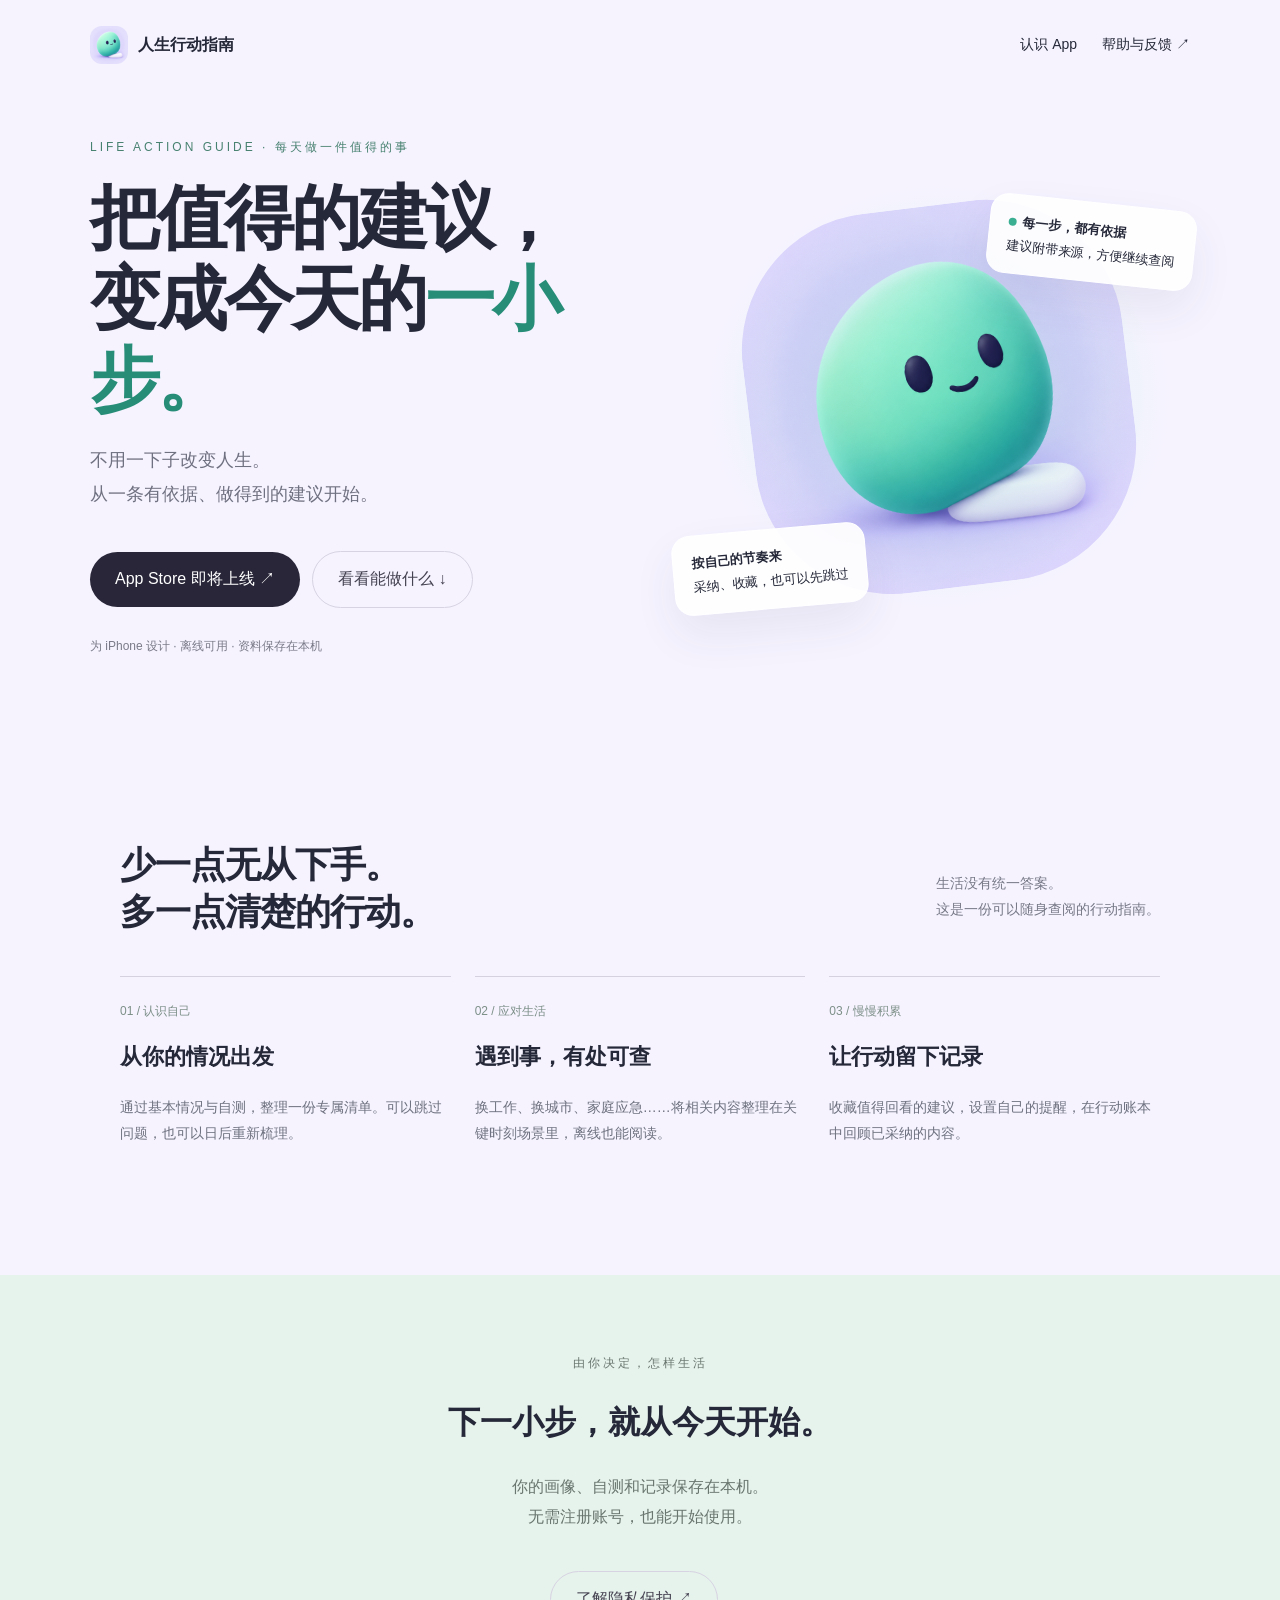
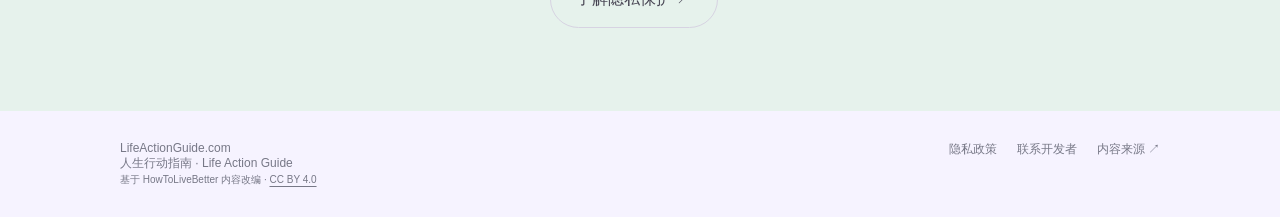
==== index.html @ 906685c5 "Deploy Life Action Guide website" ====
<!doctype html><html lang="zh-CN"><head><meta charset="utf-8"><meta name="viewport" content="width=device-width,initial-scale=1"><title>人生行动指南 · Life Action Guide</title><meta name="description" content="人生行动指南：将有依据的建议变为日常行动。将有依据的建议变成今天的一小步。"><link rel="icon" href="logo.png"><link rel="stylesheet" href="style.css"></head><body class="warm"><nav><a class="brand" href="index.html"><img src="logo.png" alt="人生行动指南 logo">人生行动指南</a><div class="links"><a href="#features">认识 App</a><a href="support.html">帮助与反馈 ↗</a></div></nav><main><section class="hero"><div><p class="eyebrow">LIFE ACTION GUIDE · 每天做一件值得的事</p><h1>把值得的建议，<br>变成今天的<em>一小步。</em></h1><p class="intro">不用一下子改变人生。<br>从一条有依据、做得到的建议开始。</p><button class="cta" onclick="document.querySelector('dialog').showModal()">App Store 即将上线 ↗</button><a class="cta secondary" href="#features">看看能做什么 ↓</a><p class="small">为 iPhone 设计 · 离线可用 · 资料保存在本机</p></div><div class="art"><img class="mascot" src="logo.png" alt="薄荷绿色的微笑小伙伴"><div class="phone"><small>9:41</small><h3>今日</h3><p>把有依据的建议，变成今天的一步</p><div class="tile"><span class="label">今日卡片 · 示例界面</span><h3>给生活，<br>一个小小的开始。</h3><p>先找到一件值得做的事，<br>再用适合自己的节奏行动。</p><button type="button" onclick="document.querySelector('dialog').showModal()">了解人生行动指南</button></div><p>自测清单　/　提醒管家</p></div><div class="float f1"><b><span class="dot"></span>每一步，都有依据</b>建议附带来源，方便继续查阅</div><div class="float f2"><b>按自己的节奏来</b>采纳、收藏，也可以先跳过</div></div></section><section id="features" class="features"><div class="heading"><h2>少一点无从下手。<br>多一点清楚的行动。</h2><p>生活没有统一答案。<br>这是一份可以随身查阅的行动指南。</p></div><div class="grid"><article class="feature"><span class="num">01 / 认识自己</span><h3>从你的情况出发</h3><p>通过基本情况与自测，整理一份专属清单。可以跳过问题，也可以日后重新梳理。</p></article><article class="feature"><span class="num">02 / 应对生活</span><h3>遇到事，有处可查</h3><p>换工作、换城市、家庭应急……将相关内容整理在关键时刻场景里，离线也能阅读。</p></article><article class="feature"><span class="num">03 / 慢慢积累</span><h3>让行动留下记录</h3><p>收藏值得回看的建议，设置自己的提醒，在行动账本中回顾已采纳的内容。</p></article></div></section><section class="bottom"><p class="eyebrow">由你决定，怎样生活</p><h2>下一小步，就从今天开始。</h2><p>你的画像、自测和记录保存在本机。<br>无需注册账号，也能开始使用。</p><a class="cta secondary" href="privacy.html">了解隐私保护 ↗</a></section></main><footer><span>LifeActionGuide.com<br>人生行动指南 · Life Action Guide<br><small>基于 HowToLiveBetter 内容改编 · <a href="https://creativecommons.org/licenses/by/4.0/" target="_blank" rel="noopener">CC BY 4.0</a></small></span><div><a href="privacy.html">隐私政策</a><a href="support.html">联系开发者</a><a href="https://github.com/eternity4719/HowToLiveBetter" target="_blank" rel="noopener">内容来源 ↗</a></div></footer><dialog class="toast"><h2>正在准备与大家见面。</h2><p>App 正在准备 App Store 上架，目前还没有公开下载链接。你可以通过 hi@wangjiacheng.com 联系开发者。</p><button onclick="this.closest('dialog').close()">知道了</button></dialog></body></html>
---- style.css ----
*{box-sizing:border-box}html{scroll-behavior:smooth}body{margin:0;font-family:-apple-system,BlinkMacSystemFont,"PingFang SC",sans-serif;color:#252838;background:#f6f3ff}a{color:inherit;text-decoration:none}button{font:inherit;cursor:pointer}.switch{background:#292638;color:white;display:flex;justify-content:center;gap:30px;padding:14px;font-size:13px;position:sticky;top:0;z-index:5}.switch a.active{color:#9ff0d7}.switch span{color:#bfbacb}nav{max-width:1160px;margin:auto;padding:26px 30px;display:flex;justify-content:space-between;align-items:center}nav .brand{display:flex;align-items:center;gap:10px;font-weight:700}nav img{width:38px;border-radius:12px}nav .links{display:flex;gap:25px;font-size:14px}.hero{max-width:1160px;margin:40px auto 90px;padding:25px 30px;display:grid;grid-template-columns:1.05fr 1fr;gap:70px;align-items:center}.eyebrow{font-size:12px;letter-spacing:3px;color:#47816f}h1{font-size:clamp(44px,5.5vw,76px);line-height:1.15;font-weight:650;letter-spacing:-3px;margin:22px 0}h1 em{font-style:normal;color:#278d77}.intro{font-size:18px;line-height:1.9;color:#6f7080;max-width:440px}.cta{border:0;border-radius:100px;background:#282638;color:white;padding:17px 25px;margin:22px 12px 18px 0;display:inline-block}.secondary{background:transparent;border:1px solid #d7d3e2;color:#454251}.small{font-size:12px;color:#7a7a88}.art{min-height:460px;position:relative;display:flex;align-items:center;justify-content:center;background:radial-gradient(ellipse,#d1f5e9,transparent 65%);border-radius:60px}.mascot{width:76%;border-radius:36%;mix-blend-mode:multiply;transform:rotate(-7deg)}.float{position:absolute;background:#ffffffed;border:1px solid white;border-radius:18px;padding:18px;box-shadow:0 20px 45px #3c305b13;font-size:13px}.f1{top:35px;right:-5px;transform:rotate(6deg)}.f2{bottom:18px;left:-15px;transform:rotate(-5deg)}.float b{display:block;margin-bottom:6px}.dot{display:inline-block;width:8px;height:8px;border-radius:50%;background:#3baf92;margin-right:6px}.features{max-width:1100px;margin:0 auto;padding:60px 30px 90px}.heading{display:flex;align-items:end;justify-content:space-between;gap:25px;margin-bottom:40px}.heading h2{font-size:36px;line-height:1.3;letter-spacing:-1px;margin:0}.heading p{font-size:14px;color:#777987;line-height:1.8}.grid{display:grid;grid-template-columns:repeat(3,1fr);gap:24px}.feature{border-top:1px solid #d5d1df;padding:24px 0}.num{font-size:12px;color:#7c8f87}.feature h3{font-size:22px;font-weight:600}.feature p{font-size:14px;line-height:1.9;color:#6f7280}.bottom{padding:65px 30px;background:#e6f2ec;text-align:center}.bottom h2{font-size:32px}.bottom p{color:#69766f;line-height:1.9}footer{max-width:1100px;margin:auto;padding:30px;display:flex;justify-content:space-between;font-size:12px;color:#777887;gap:20px}footer div{display:flex;gap:20px}.phone{display:none}.domain{font-family:monospace;font-size:12px;color:#727c77;margin-top:22px}.case-note{font-size:11px;letter-spacing:1px;text-align:center;color:#90899d;margin:10px}.minimal{background:#fafafa}.minimal .hero{text-align:center;display:flex;flex-direction:column;gap:35px;margin-top:25px}.minimal .intro{max-width:600px;margin:auto}.minimal h1{font-size:clamp(46px,6vw,80px);letter-spacing:-4px}.minimal .art{width:100%;min-height:420px;background:#eeefef;border-radius:32px;overflow:hidden}.minimal .mascot{display:none}.minimal .phone{display:block;width:270px;background:#fcfcfa;border:8px solid #282b2e;border-bottom:0;border-radius:43px 43px 0 0;text-align:left;padding:32px 17px;transform:translateY(65px);box-shadow:0 15px 50px #0002}.phone h3{margin:20px 0 8px;font-size:22px}.phone p{font-size:12px;line-height:1.8;color:#7c7e84}.phone .tile{background:white;border:1px solid #e7e8e4;border-radius:15px;padding:16px}.phone button{padding:11px;background:#2a8e79;border:0;border-radius:9px;color:white;width:100%;font-size:12px}.phone .label{color:#2c957c;font-size:11px}.minimal .f1{right:10%;top:70px}.minimal .f2{left:8%;bottom:60px}.minimal .bottom{background:#ededee}.editorial{background:#f8f5ed;color:#263b2f}.editorial nav{border-bottom:1px solid #c7cec0}.editorial .hero{grid-template-columns:1.4fr 1fr;gap:40px;margin-top:0;margin-bottom:40px}.editorial h1{font-family:"Songti SC","Noto Serif SC",serif;font-weight:500;line-height:1.3;letter-spacing:0;font-size:clamp(48px,5vw,70px)}.editorial h1 em{color:#738863}.editorial .art{background:#e8ecdf;border-radius:0;min-height:490px;align-items:end;overflow:hidden}.editorial .mascot{width:100%;border-radius:0;mix-blend-mode:multiply;transform:none}.editorial .float{box-shadow:none;border-radius:0;border:1px solid #b8c5ac}.editorial .f1{right:20px;top:30px;transform:none}.editorial .f2{left:20px;bottom:25px;transform:none}.editorial .cta{border-radius:0;background:#304934}.editorial .secondary{background:transparent;color:#304934}.editorial .features{border-top:1px solid #c7cec0;padding-top:40px}.editorial .feature{border-color:#bdc8b3}.editorial .bottom{background:#e8ecdf}.editorial .heading h2{font-family:"Songti SC",serif}.toast{border:0;border-radius:24px;padding:35px;max-width:400px;box-shadow:0 20px 80px #0003;color:#252838}.toast::backdrop{background:#25283866}.toast p{line-height:1.9}.toast button{background:#288c77;color:white;border:0;padding:12px 22px;border-radius:30px}@media(max-width:700px){.switch{gap:15px;font-size:11px}.switch span{display:none}nav{padding:20px}.links a:first-child{display:none}.hero,.editorial .hero{grid-template-columns:1fr;margin:0 auto 35px;padding:20px;gap:25px}h1{letter-spacing:-2px}.intro{font-size:16px}.art{min-height:350px}.f1{right:0}.f2{left:0}.features{padding:35px 20px}.grid{grid-template-columns:1fr;gap:0}.heading{display:block}.heading h2{font-size:29px}.minimal .hero{gap:0}.minimal .art{min-height:380px}.minimal .float{font-size:11px;padding:12px}.minimal .f1{right:0;top:25px}.minimal .f2{left:0;bottom:20px}.editorial .art{min-height:370px}footer{flex-direction:column}.bottom{padding:40px 20px}}
.hero{margin-top:12px}footer small a{text-decoration:underline;text-underline-offset:3px}a:focus-visible,button:focus-visible{outline:3px solid #278d77;outline-offset:5px}dialog{max-width:min(400px,90vw)}@media(prefers-reduced-motion:reduce){html{scroll-behavior:auto}}
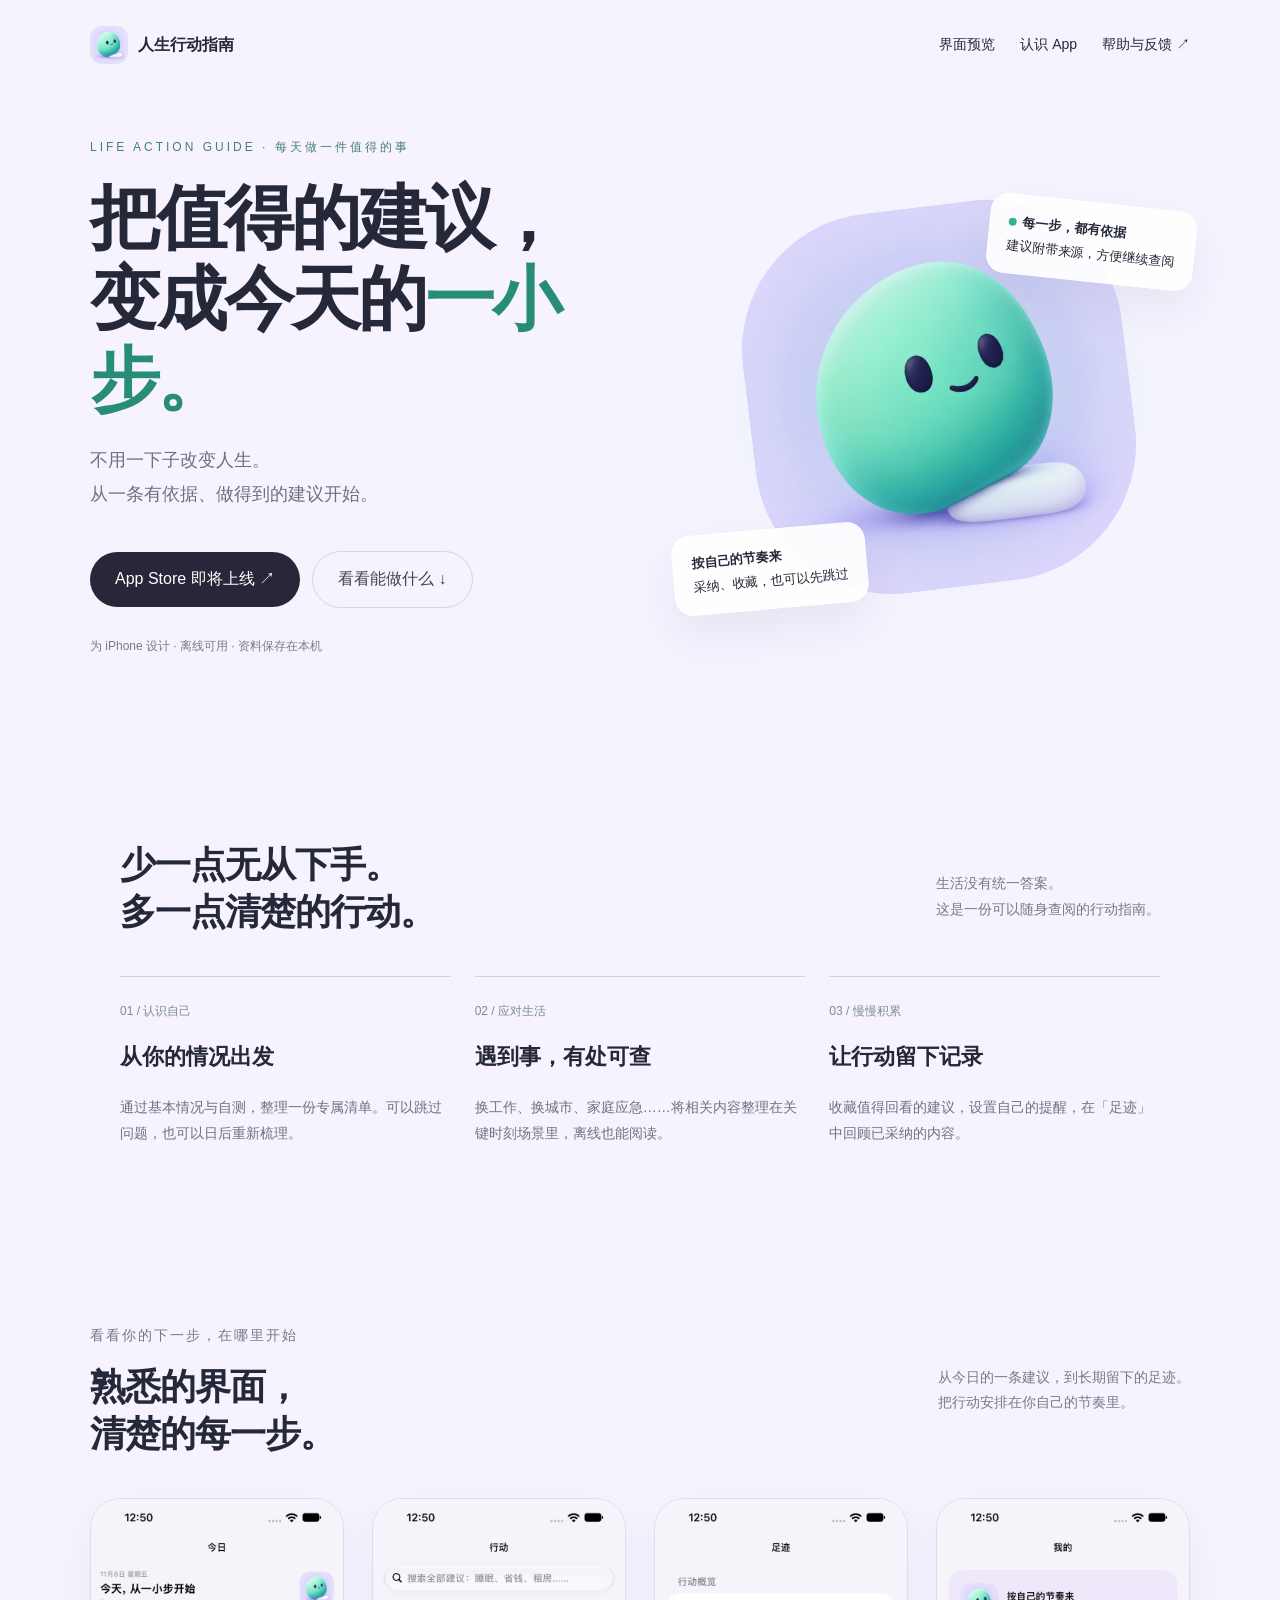
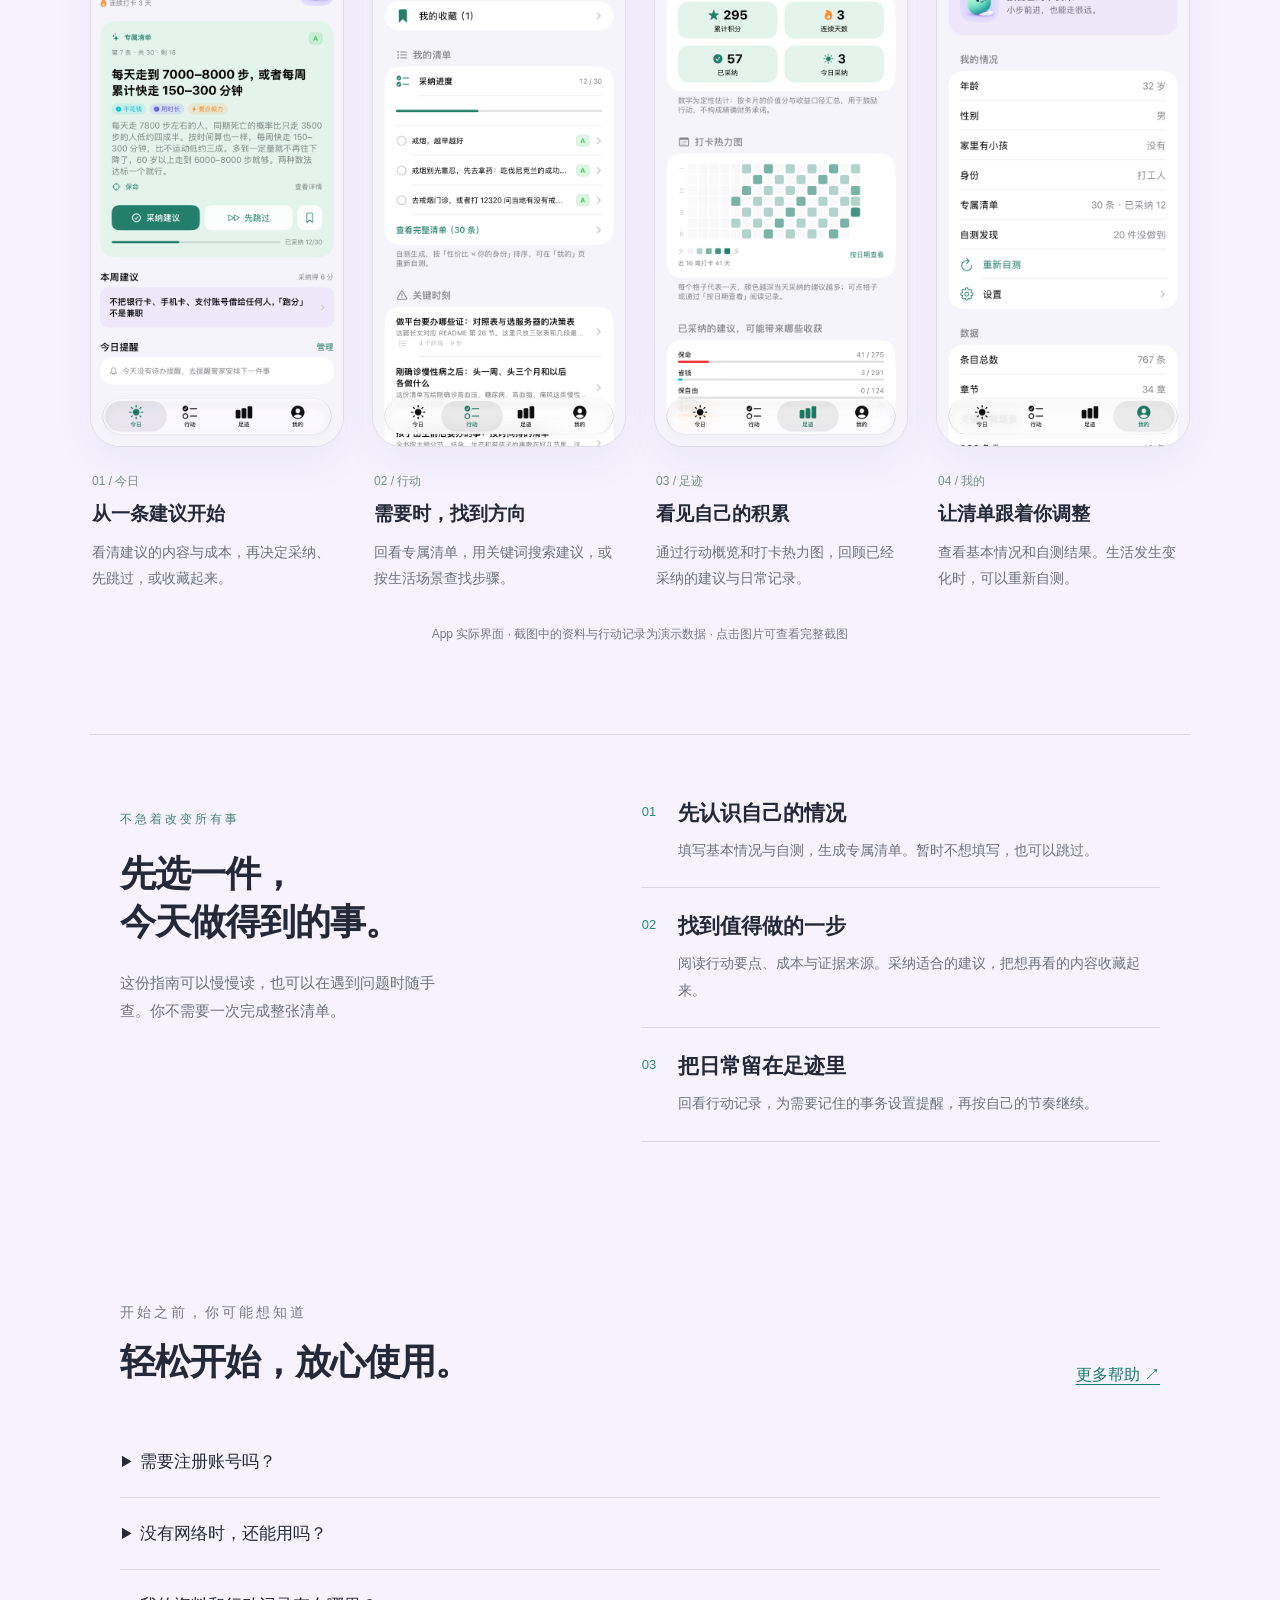
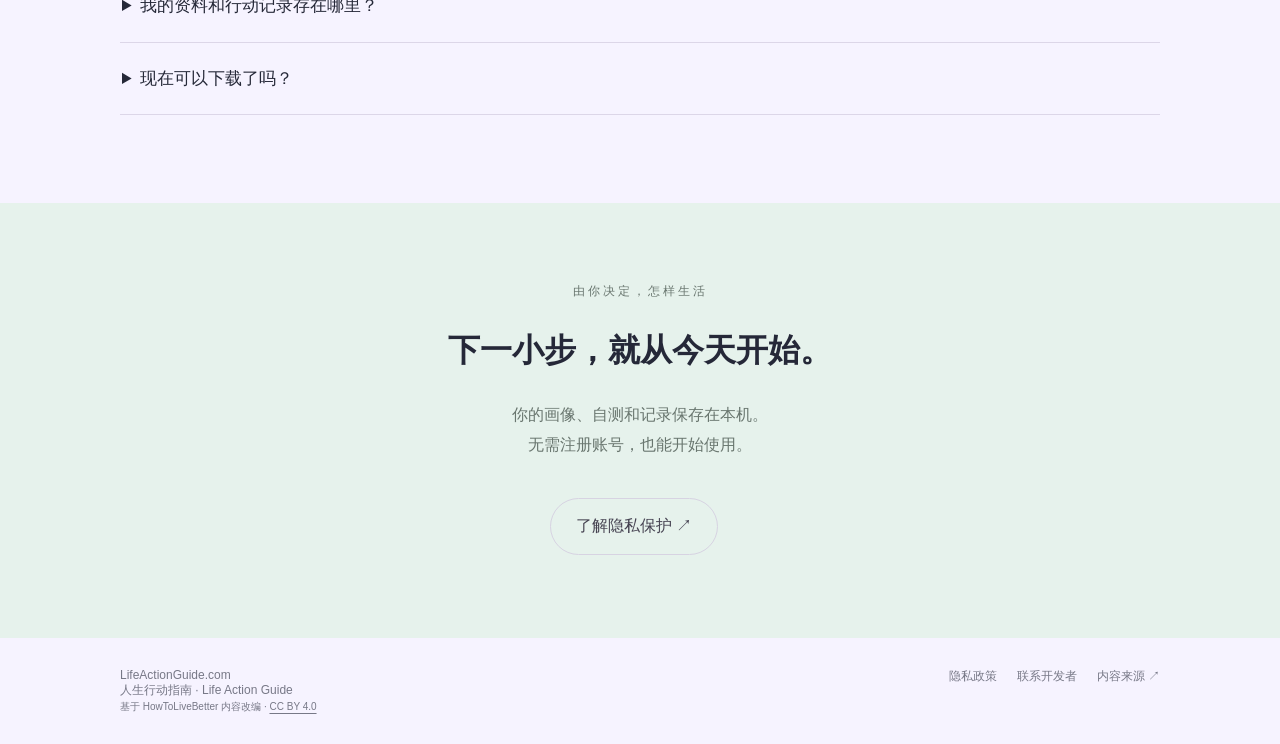
==== commit d4b2b978: "Enrich homepage with real app screenshots and usage guide" ====
--- a/index.html
+++ b/index.html
@@ -1 +1,16 @@
-<!doctype html><html lang="zh-CN"><head><meta charset="utf-8"><meta name="viewport" content="width=device-width,initial-scale=1"><title>人生行动指南 · Life Action Guide</title><meta name="description" content="人生行动指南：将有依据的建议变为日常行动。将有依据的建议变成今天的一小步。"><link rel="icon" href="logo.png"><link rel="stylesheet" href="style.css"></head><body class="warm"><nav><a class="brand" href="index.html"><img src="logo.png" alt="人生行动指南 logo">人生行动指南</a><div class="links"><a href="#features">认识 App</a><a href="support.html">帮助与反馈 ↗</a></div></nav><main><section class="hero"><div><p class="eyebrow">LIFE ACTION GUIDE · 每天做一件值得的事</p><h1>把值得的建议，<br>变成今天的<em>一小步。</em></h1><p class="intro">不用一下子改变人生。<br>从一条有依据、做得到的建议开始。</p><button class="cta" onclick="document.querySelector('dialog').showModal()">App Store 即将上线 ↗</button><a class="cta secondary" href="#features">看看能做什么 ↓</a><p class="small">为 iPhone 设计 · 离线可用 · 资料保存在本机</p></div><div class="art"><img class="mascot" src="logo.png" alt="薄荷绿色的微笑小伙伴"><div class="phone"><small>9:41</small><h3>今日</h3><p>把有依据的建议，变成今天的一步</p><div class="tile"><span class="label">今日卡片 · 示例界面</span><h3>给生活，<br>一个小小的开始。</h3><p>先找到一件值得做的事，<br>再用适合自己的节奏行动。</p><button type="button" onclick="document.querySelector('dialog').showModal()">了解人生行动指南</button></div><p>自测清单　/　提醒管家</p></div><div class="float f1"><b><span class="dot"></span>每一步，都有依据</b>建议附带来源，方便继续查阅</div><div class="float f2"><b>按自己的节奏来</b>采纳、收藏，也可以先跳过</div></div></section><section id="features" class="features"><div class="heading"><h2>少一点无从下手。<br>多一点清楚的行动。</h2><p>生活没有统一答案。<br>这是一份可以随身查阅的行动指南。</p></div><div class="grid"><article class="feature"><span class="num">01 / 认识自己</span><h3>从你的情况出发</h3><p>通过基本情况与自测，整理一份专属清单。可以跳过问题，也可以日后重新梳理。</p></article><article class="feature"><span class="num">02 / 应对生活</span><h3>遇到事，有处可查</h3><p>换工作、换城市、家庭应急……将相关内容整理在关键时刻场景里，离线也能阅读。</p></article><article class="feature"><span class="num">03 / 慢慢积累</span><h3>让行动留下记录</h3><p>收藏值得回看的建议，设置自己的提醒，在行动账本中回顾已采纳的内容。</p></article></div></section><section class="bottom"><p class="eyebrow">由你决定，怎样生活</p><h2>下一小步，就从今天开始。</h2><p>你的画像、自测和记录保存在本机。<br>无需注册账号，也能开始使用。</p><a class="cta secondary" href="privacy.html">了解隐私保护 ↗</a></section></main><footer><span>LifeActionGuide.com<br>人生行动指南 · Life Action Guide<br><small>基于 HowToLiveBetter 内容改编 · <a href="https://creativecommons.org/licenses/by/4.0/" target="_blank" rel="noopener">CC BY 4.0</a></small></span><div><a href="privacy.html">隐私政策</a><a href="support.html">联系开发者</a><a href="https://github.com/eternity4719/HowToLiveBetter" target="_blank" rel="noopener">内容来源 ↗</a></div></footer><dialog class="toast"><h2>正在准备与大家见面。</h2><p>App 正在准备 App Store 上架，目前还没有公开下载链接。你可以通过 hi@wangjiacheng.com 联系开发者。</p><button onclick="this.closest('dialog').close()">知道了</button></dialog></body></html>+<!doctype html><html lang="zh-CN"><head><meta charset="utf-8"><meta name="viewport" content="width=device-width,initial-scale=1"><title>人生行动指南 · Life Action Guide</title><meta name="description" content="人生行动指南：将有依据的建议变为日常行动。将有依据的建议变成今天的一小步。"><link rel="icon" href="logo.png"><link rel="stylesheet" href="style.css"><link rel="stylesheet" href="home.css"></head><body class="warm"><nav class="home-nav"><a class="brand" href="index.html"><img src="logo.png" alt="人生行动指南 logo">人生行动指南</a><div class="links"><a href="#screenshots">界面预览</a><a href="#features">认识 App</a><a href="support.html">帮助与反馈 ↗</a></div></nav><main><section class="hero"><div><p class="eyebrow">LIFE ACTION GUIDE · 每天做一件值得的事</p><h1>把值得的建议，<br>变成今天的<em>一小步。</em></h1><p class="intro">不用一下子改变人生。<br>从一条有依据、做得到的建议开始。</p><button class="cta" onclick="document.querySelector('dialog').showModal()">App Store 即将上线 ↗</button><a class="cta secondary" href="#features">看看能做什么 ↓</a><p class="small">为 iPhone 设计 · 离线可用 · 资料保存在本机</p></div><div class="art"><img class="mascot" src="logo.png" alt="薄荷绿色的微笑小伙伴"><div class="phone"><small>9:41</small><h3>今日</h3><p>把有依据的建议，变成今天的一步</p><div class="tile"><span class="label">今日卡片 · 示例界面</span><h3>给生活，<br>一个小小的开始。</h3><p>先找到一件值得做的事，<br>再用适合自己的节奏行动。</p><button type="button" onclick="document.querySelector('dialog').showModal()">了解人生行动指南</button></div><p>自测清单　/　提醒管家</p></div><div class="float f1"><b><span class="dot"></span>每一步，都有依据</b>建议附带来源，方便继续查阅</div><div class="float f2"><b>按自己的节奏来</b>采纳、收藏，也可以先跳过</div></div></section><section id="features" class="features"><div class="heading"><h2>少一点无从下手。<br>多一点清楚的行动。</h2><p>生活没有统一答案。<br>这是一份可以随身查阅的行动指南。</p></div><div class="grid"><article class="feature"><span class="num">01 / 认识自己</span><h3>从你的情况出发</h3><p>通过基本情况与自测，整理一份专属清单。可以跳过问题，也可以日后重新梳理。</p></article><article class="feature"><span class="num">02 / 应对生活</span><h3>遇到事，有处可查</h3><p>换工作、换城市、家庭应急……将相关内容整理在关键时刻场景里，离线也能阅读。</p></article><article class="feature"><span class="num">03 / 慢慢积累</span><h3>让行动留下记录</h3><p>收藏值得回看的建议，设置自己的提醒，在「足迹」中回顾已采纳的内容。</p></article></div></section><section id="screenshots" class="screenshots" aria-labelledby="screenshots-title">
+  <div class="heading"><div><p class="eyebrow">看看你的下一步，在哪里开始</p><h2 id="screenshots-title">熟悉的界面，<br>清楚的每一步。</h2></div><p>从今日的一条建议，到长期留下的足迹。<br>把行动安排在你自己的节奏里。</p></div>
+  <div class="screen-grid">
+    <figure class="screen-item"><a class="screen-link" href="assets/screenshots/today.png" target="_blank" rel="noopener" aria-label="查看今日页面完整截图（新窗口）"><img src="assets/screenshots/today.png" width="1320" height="2868" loading="lazy" decoding="async" alt="今日页面：建议卡片、成本标签，以及采纳、跳过和收藏按钮"></a><figcaption><span class="num">01 / 今日</span><h3>从一条建议开始</h3><p>看清建议的内容与成本，再决定采纳、先跳过，或收藏起来。</p></figcaption></figure>
+    <figure class="screen-item"><a class="screen-link" href="assets/screenshots/actions.png" target="_blank" rel="noopener" aria-label="查看行动页面完整截图（新窗口）"><img src="assets/screenshots/actions.png" width="1320" height="2868" loading="lazy" decoding="async" alt="行动页面：专属清单、采纳进度、关键时刻场景和搜索入口"></a><figcaption><span class="num">02 / 行动</span><h3>需要时，找到方向</h3><p>回看专属清单，用关键词搜索建议，或按生活场景查找步骤。</p></figcaption></figure>
+    <figure class="screen-item"><a class="screen-link" href="assets/screenshots/footprints.png" target="_blank" rel="noopener" aria-label="查看足迹页面完整截图（新窗口）"><img src="assets/screenshots/footprints.png" width="1320" height="2868" loading="lazy" decoding="async" alt="足迹页面：行动概览、连续天数和打卡热力图"></a><figcaption><span class="num">03 / 足迹</span><h3>看见自己的积累</h3><p>通过行动概览和打卡热力图，回顾已经采纳的建议与日常记录。</p></figcaption></figure>
+    <figure class="screen-item"><a class="screen-link" href="assets/screenshots/profile.png" target="_blank" rel="noopener" aria-label="查看我的页面完整截图（新窗口）"><img src="assets/screenshots/profile.png" width="1320" height="2868" loading="lazy" decoding="async" alt="我的页面：个人情况、自测结果、重新自测和设置入口"></a><figcaption><span class="num">04 / 我的</span><h3>让清单跟着你调整</h3><p>查看基本情况和自测结果。生活发生变化时，可以重新自测。</p></figcaption></figure>
+  </div>
+  <p class="screen-note">App 实际界面 · 截图中的资料与行动记录为演示数据 · 点击图片可查看完整截图</p>
+</section>
+<section class="getting-started" aria-labelledby="start-title">
+  <div class="start-intro"><p class="eyebrow">不急着改变所有事</p><h2 id="start-title">先选一件，<br>今天做得到的事。</h2><p>这份指南可以慢慢读，也可以在遇到问题时随手查。你不需要一次完成整张清单。</p></div>
+  <ol class="start-steps"><li><span>01</span><div><h3>先认识自己的情况</h3><p>填写基本情况与自测，生成专属清单。暂时不想填写，也可以跳过。</p></div></li><li><span>02</span><div><h3>找到值得做的一步</h3><p>阅读行动要点、成本与证据来源。采纳适合的建议，把想再看的内容收藏起来。</p></div></li><li><span>03</span><div><h3>把日常留在足迹里</h3><p>回看行动记录，为需要记住的事务设置提醒，再按自己的节奏继续。</p></div></li></ol>
+</section>
+<section class="home-faq" aria-labelledby="faq-title"><div class="heading"><div><p class="eyebrow">开始之前，你可能想知道</p><h2 id="faq-title">轻松开始，放心使用。</h2></div><a class="text-link" href="support.html">更多帮助 ↗</a></div><details><summary>需要注册账号吗？</summary><p>不需要。你可以直接阅读主要内容，基本情况与自测也可以跳过，之后再按需要填写。</p></details><details><summary>没有网络时，还能用吗？</summary><p>主要知识内容可以离线阅读。打开外部参考资料、官网或发送反馈邮件时，需要网络连接。</p></details><details><summary>我的资料和行动记录存在哪里？</summary><p>个人资料、自测答案和行动记录保存在设备本地。你可以在 App 设置中导出或恢复备份，也可以清除本机资料。<a class="text-link" href="privacy.html">了解隐私政策 ↗</a></p></details><details><summary>现在可以下载了吗？</summary><p>App 正在准备上架，公开下载入口将在上线后更新。使用或测试方面的问题，可以通过帮助与反馈页面联系开发者。</p></details></section>
+<section class="bottom"><p class="eyebrow">由你决定，怎样生活</p><h2>下一小步，就从今天开始。</h2><p>你的画像、自测和记录保存在本机。<br>无需注册账号，也能开始使用。</p><a class="cta secondary" href="privacy.html">了解隐私保护 ↗</a></section></main><footer><span>LifeActionGuide.com<br>人生行动指南 · Life Action Guide<br><small>基于 HowToLiveBetter 内容改编 · <a href="https://creativecommons.org/licenses/by/4.0/" target="_blank" rel="noopener">CC BY 4.0</a></small></span><div><a href="privacy.html">隐私政策</a><a href="support.html">联系开发者</a><a href="https://github.com/eternity4719/HowToLiveBetter" target="_blank" rel="noopener">内容来源 ↗</a></div></footer><dialog class="toast"><h2>正在准备与大家见面。</h2><p>App 正在准备 App Store 上架，目前还没有公开下载链接。你可以通过 hi@wangjiacheng.com 联系开发者。</p><button onclick="this.closest('dialog').close()">知道了</button></dialog></body></html>
--- a/home.css
+++ b/home.css
@@ -0,0 +1,13 @@
+.screenshots{max-width:1160px;margin:0 auto;padding:48px 30px 88px;scroll-margin-top:24px}
+.screenshots .heading{align-items:center}.screenshots .eyebrow{margin:0 0 16px;letter-spacing:2px}
+.screen-grid{display:grid;grid-template-columns:repeat(4,minmax(0,1fr));gap:28px}
+.screen-item{margin:0;min-width:0}.screen-link{display:block;border:1px solid #e1dceb;border-radius:30px;overflow:hidden;background:#f7f4fc;box-shadow:0 16px 40px #34214d0d;transition:transform .2s ease,box-shadow .2s ease}
+.screen-link:hover{transform:translateY(-5px);box-shadow:0 22px 45px #34214d18}
+.screen-link img{display:block;width:100%;height:auto}.screen-item figcaption{padding:24px 2px 0}.screen-item h3{font-size:19px;font-weight:600;line-height:1.5;margin:10px 0}.screen-item p{font-size:14px;color:#6f7280;line-height:1.9;margin:0}.screen-note{font-size:12px;color:#777987;text-align:center;line-height:1.8;margin:32px 0 0}
+.getting-started{max-width:1100px;margin:0 auto 40px;padding:64px 30px 72px;display:grid;grid-template-columns:1fr 1.2fr;gap:90px;border-top:1px solid #dcd6e8}.start-intro h2{font-size:36px;letter-spacing:-1px;line-height:1.35;margin:22px 0}.start-intro>p:last-child{font-size:15px;line-height:1.9;color:#6f7280;max-width:340px}.start-steps{list-style:none;padding:0;margin:0}.start-steps li{display:flex;gap:22px;padding:24px 0;border-bottom:1px solid #dcd6e8}.start-steps li:first-child{padding-top:0}.start-steps li>span{font-size:13px;color:#278d77;padding-top:5px;font-variant-numeric:tabular-nums}.start-steps h3{font-size:21px;font-weight:600;margin:0 0 10px}.start-steps p{font-size:14px;line-height:1.9;color:#6f7280;margin:0}
+.home-faq{max-width:1100px;margin:auto;padding:32px 30px 88px}.text-link{color:#197b70;text-decoration:underline;text-underline-offset:4px}.home-faq details{border-bottom:1px solid #dcd6e8;padding:0 2px}.home-faq summary{cursor:pointer;font-size:17px;font-weight:500;padding:22px 0;line-height:1.6}.home-faq details p{max-width:780px;font-size:15px;line-height:1.9;color:#6f7280;margin:0 0 24px}.home-faq details p a{white-space:nowrap}.home-faq summary:focus-visible{outline:3px solid #278d77;outline-offset:4px}
+@media(max-width:1000px){.screen-grid{grid-template-columns:repeat(2,minmax(0,1fr));gap:40px 32px;max-width:690px;margin:auto}.screen-link{max-width:280px;margin:auto}.screen-item figcaption{max-width:280px;margin:auto}.getting-started{gap:40px}.home-nav .links{gap:18px}}
+@media(max-width:700px){.home-nav .brand{font-size:14px}.home-nav .links{font-size:12px;gap:16px}.screenshots{padding:40px 20px 56px}.screenshots .heading p br{display:none}.screen-grid{gap:36px 20px}.screen-link{border-radius:23px}.screen-item figcaption{padding-top:20px}.screen-item h3{font-size:18px}.screen-item p{font-size:13px}.getting-started{grid-template-columns:1fr;padding:40px 20px 48px;margin:0 20px 20px;gap:24px}.start-intro h2{font-size:29px}.start-intro>p:last-child{max-width:none}.start-steps li{gap:18px}.start-steps h3{font-size:19px}.home-faq{padding:30px 20px 56px}.home-faq summary{font-size:16px}.home-faq .heading .text-link{display:inline-block;margin-top:22px}}
+@media(max-width:480px){.screen-grid{grid-template-columns:1fr;gap:40px}.screen-link,.screen-item figcaption{max-width:270px}.screen-item h3{font-size:21px}.screen-item p{font-size:14px}.screen-note{text-align:left;max-width:270px;margin:28px auto 0}}
+@media(prefers-reduced-motion:reduce){.screen-link{transition:none}.screen-link:hover{transform:none}}
+@media(max-width:700px){.home-nav .links a:first-child{display:inline}.home-nav .links a:nth-child(2){display:none}}
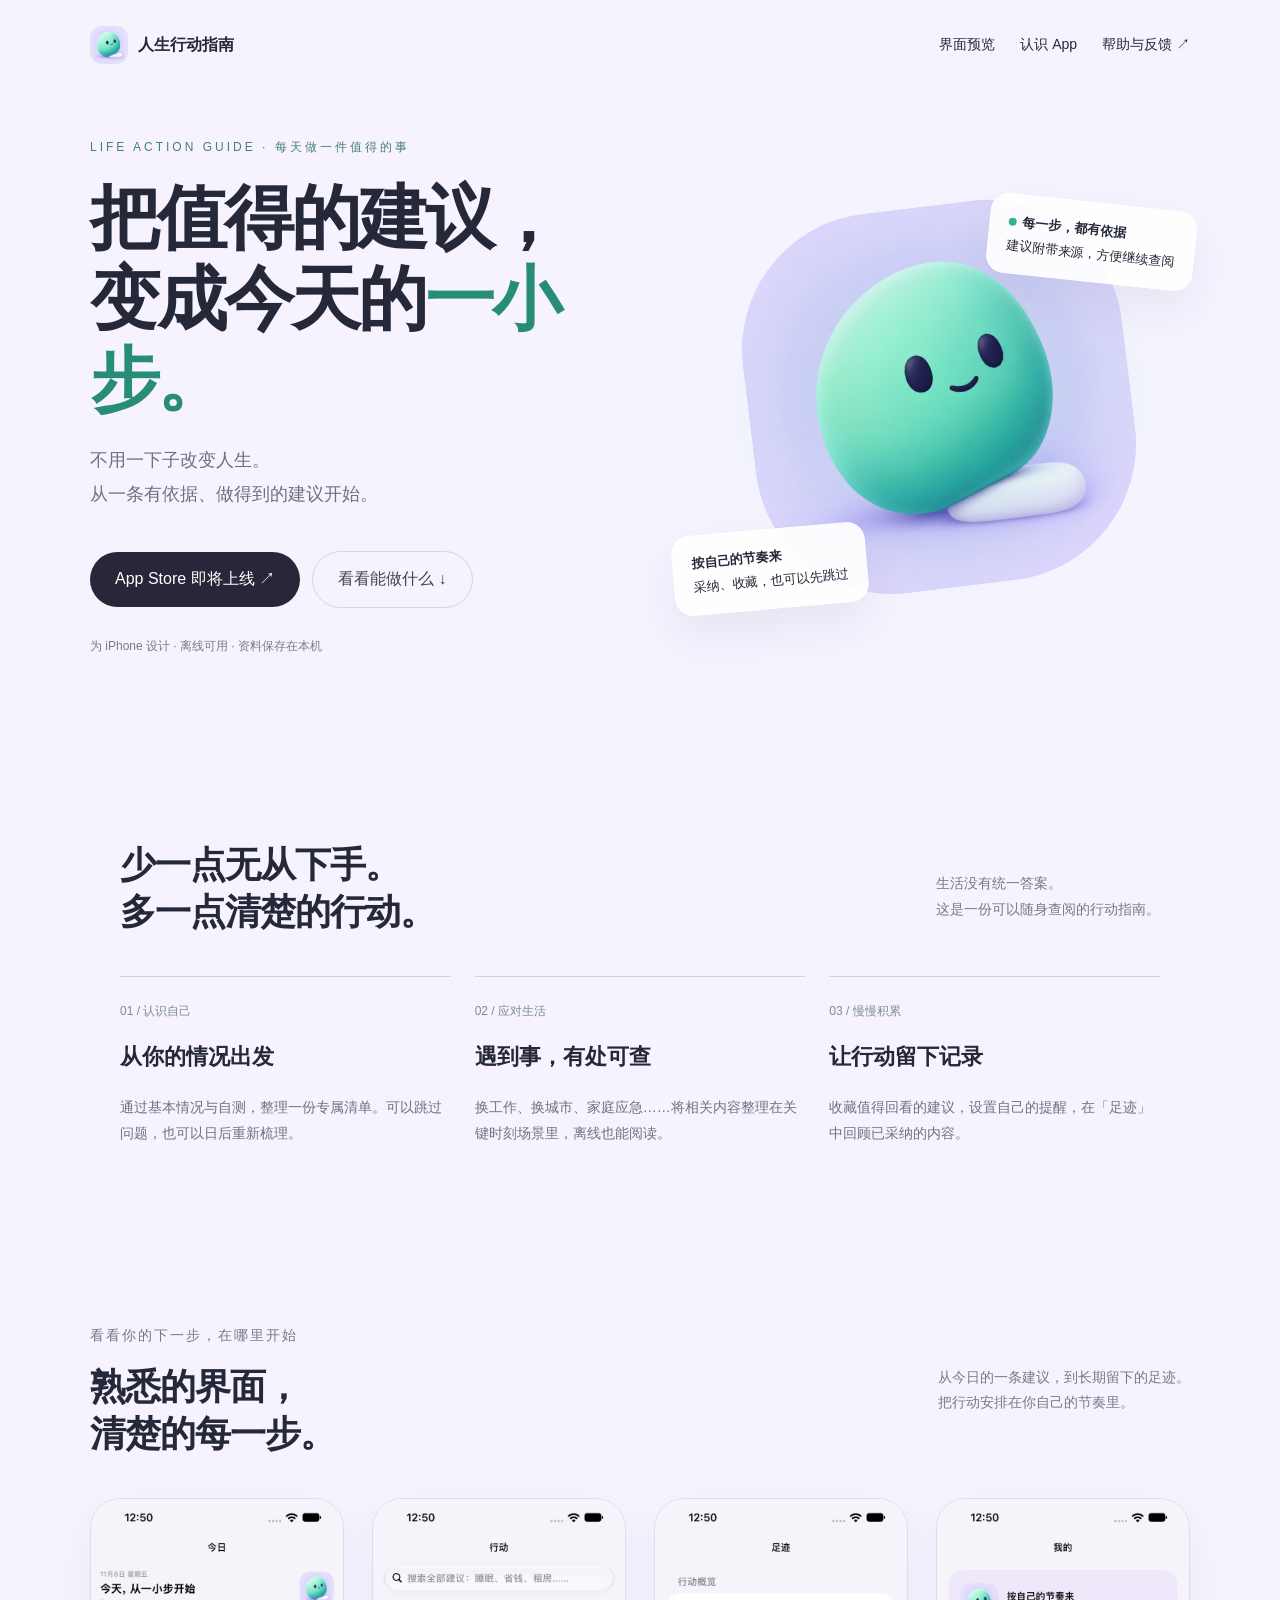
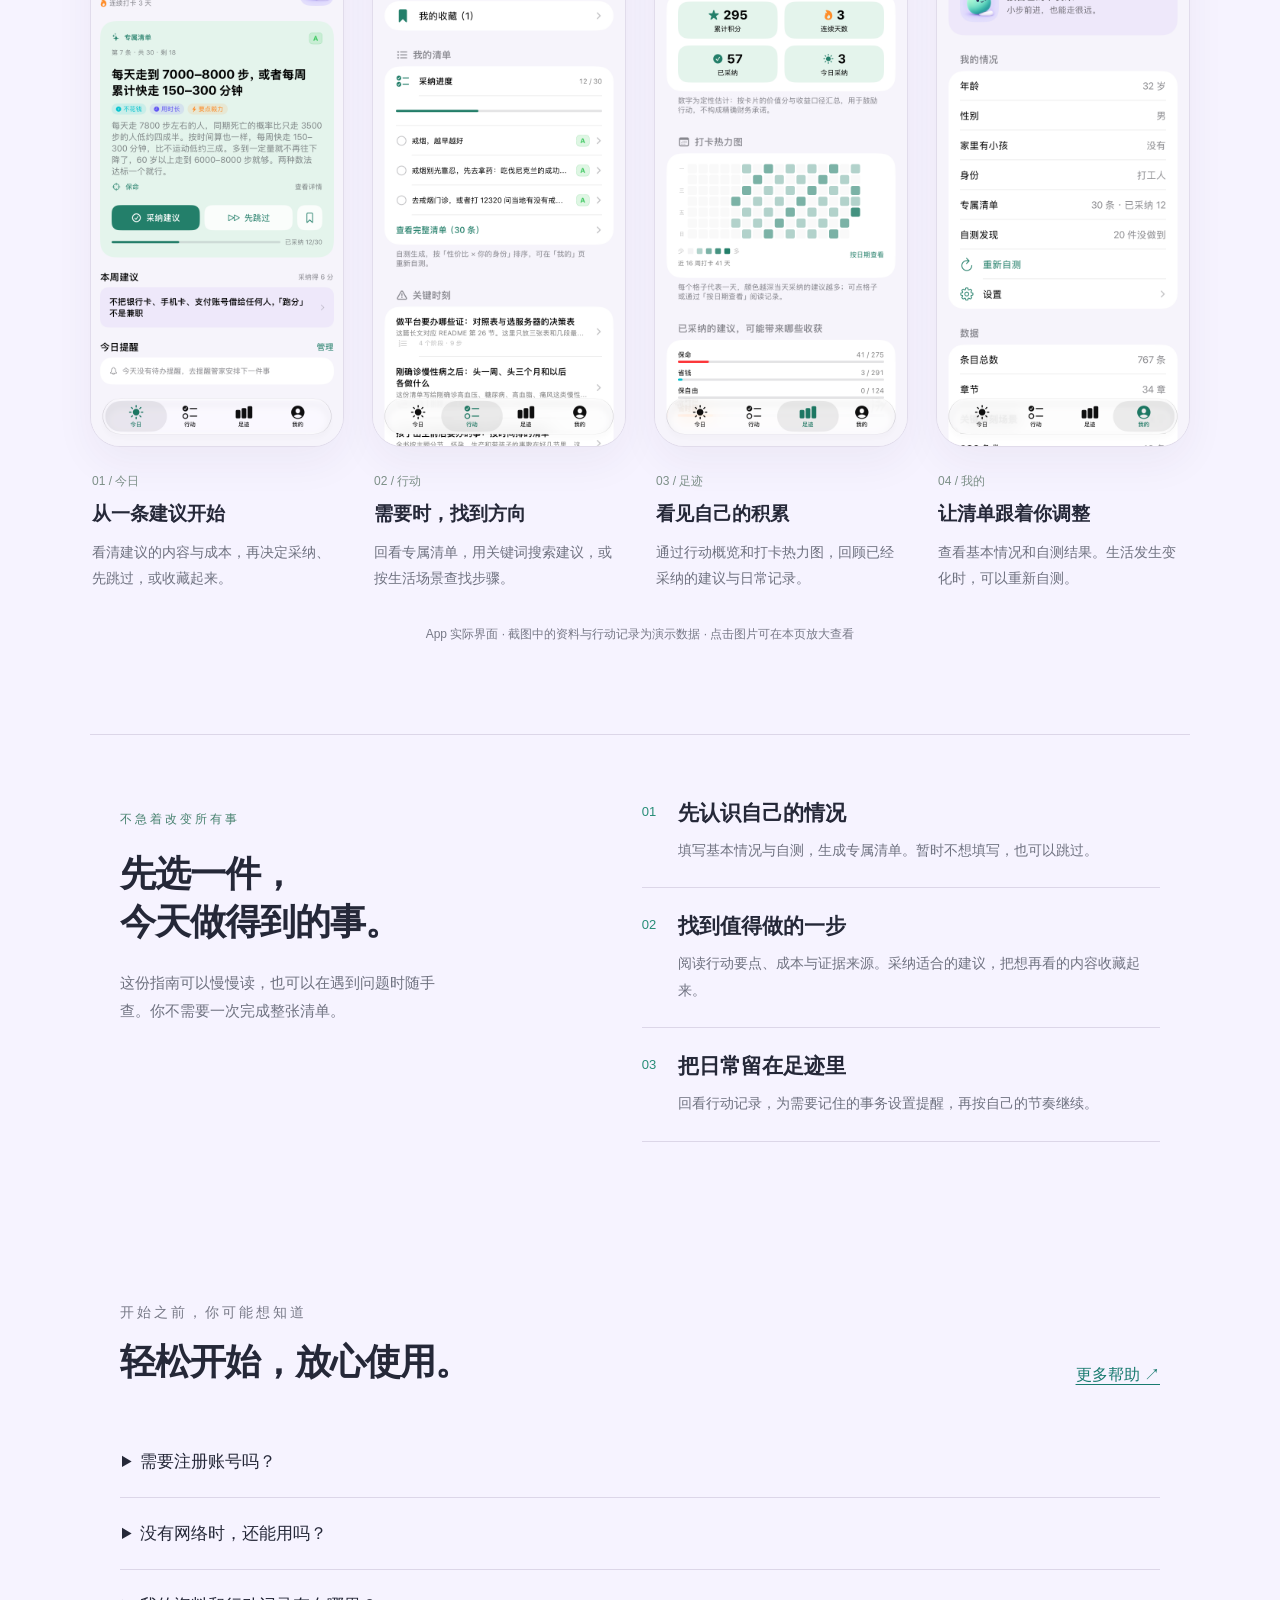
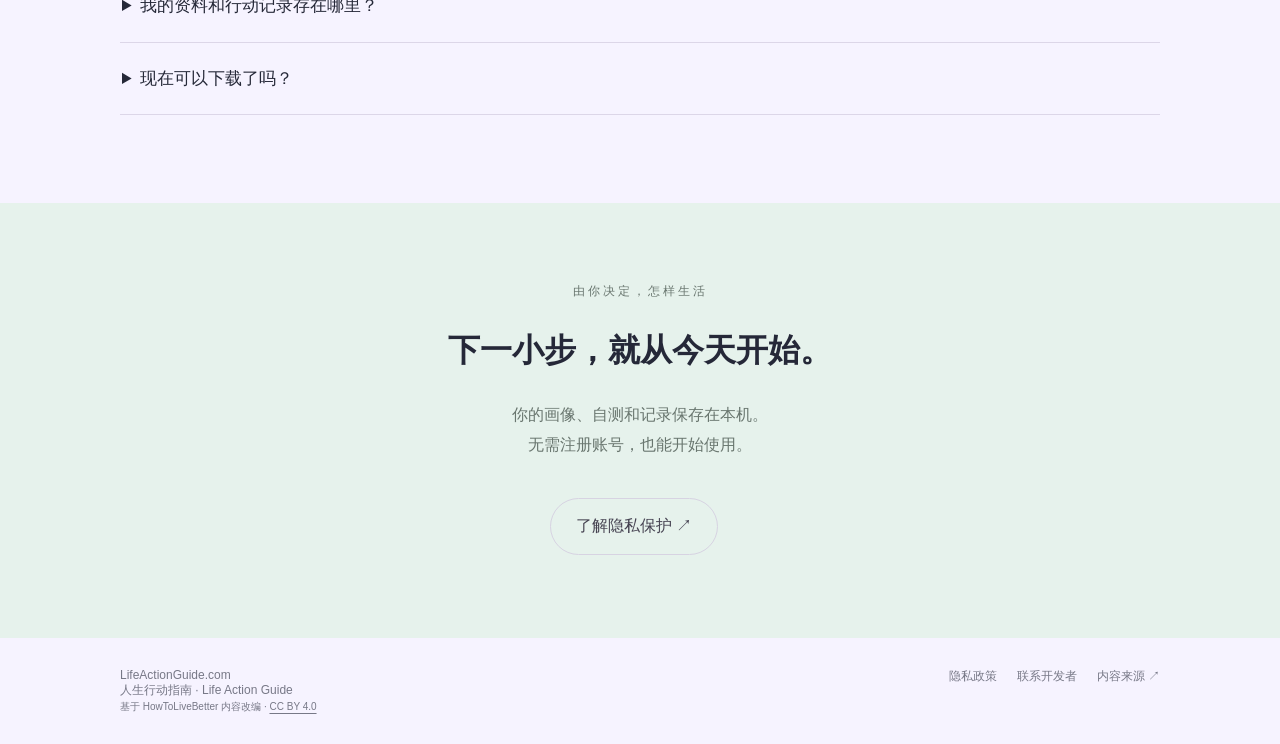
==== commit 56f08ad1: "Preview and zoom app screenshots in an inline dialog" ====
--- a/index.html
+++ b/index.html
@@ -1,16 +1,16 @@
 <!doctype html><html lang="zh-CN"><head><meta charset="utf-8"><meta name="viewport" content="width=device-width,initial-scale=1"><title>人生行动指南 · Life Action Guide</title><meta name="description" content="人生行动指南：将有依据的建议变为日常行动。将有依据的建议变成今天的一小步。"><link rel="icon" href="logo.png"><link rel="stylesheet" href="style.css"><link rel="stylesheet" href="home.css"></head><body class="warm"><nav class="home-nav"><a class="brand" href="index.html"><img src="logo.png" alt="人生行动指南 logo">人生行动指南</a><div class="links"><a href="#screenshots">界面预览</a><a href="#features">认识 App</a><a href="support.html">帮助与反馈 ↗</a></div></nav><main><section class="hero"><div><p class="eyebrow">LIFE ACTION GUIDE · 每天做一件值得的事</p><h1>把值得的建议，<br>变成今天的<em>一小步。</em></h1><p class="intro">不用一下子改变人生。<br>从一条有依据、做得到的建议开始。</p><button class="cta" onclick="document.querySelector('dialog').showModal()">App Store 即将上线 ↗</button><a class="cta secondary" href="#features">看看能做什么 ↓</a><p class="small">为 iPhone 设计 · 离线可用 · 资料保存在本机</p></div><div class="art"><img class="mascot" src="logo.png" alt="薄荷绿色的微笑小伙伴"><div class="phone"><small>9:41</small><h3>今日</h3><p>把有依据的建议，变成今天的一步</p><div class="tile"><span class="label">今日卡片 · 示例界面</span><h3>给生活，<br>一个小小的开始。</h3><p>先找到一件值得做的事，<br>再用适合自己的节奏行动。</p><button type="button" onclick="document.querySelector('dialog').showModal()">了解人生行动指南</button></div><p>自测清单　/　提醒管家</p></div><div class="float f1"><b><span class="dot"></span>每一步，都有依据</b>建议附带来源，方便继续查阅</div><div class="float f2"><b>按自己的节奏来</b>采纳、收藏，也可以先跳过</div></div></section><section id="features" class="features"><div class="heading"><h2>少一点无从下手。<br>多一点清楚的行动。</h2><p>生活没有统一答案。<br>这是一份可以随身查阅的行动指南。</p></div><div class="grid"><article class="feature"><span class="num">01 / 认识自己</span><h3>从你的情况出发</h3><p>通过基本情况与自测，整理一份专属清单。可以跳过问题，也可以日后重新梳理。</p></article><article class="feature"><span class="num">02 / 应对生活</span><h3>遇到事，有处可查</h3><p>换工作、换城市、家庭应急……将相关内容整理在关键时刻场景里，离线也能阅读。</p></article><article class="feature"><span class="num">03 / 慢慢积累</span><h3>让行动留下记录</h3><p>收藏值得回看的建议，设置自己的提醒，在「足迹」中回顾已采纳的内容。</p></article></div></section><section id="screenshots" class="screenshots" aria-labelledby="screenshots-title">
   <div class="heading"><div><p class="eyebrow">看看你的下一步，在哪里开始</p><h2 id="screenshots-title">熟悉的界面，<br>清楚的每一步。</h2></div><p>从今日的一条建议，到长期留下的足迹。<br>把行动安排在你自己的节奏里。</p></div>
   <div class="screen-grid">
-    <figure class="screen-item"><a class="screen-link" href="assets/screenshots/today.png" target="_blank" rel="noopener" aria-label="查看今日页面完整截图（新窗口）"><img src="assets/screenshots/today.png" width="1320" height="2868" loading="lazy" decoding="async" alt="今日页面：建议卡片、成本标签，以及采纳、跳过和收藏按钮"></a><figcaption><span class="num">01 / 今日</span><h3>从一条建议开始</h3><p>看清建议的内容与成本，再决定采纳、先跳过，或收藏起来。</p></figcaption></figure>
-    <figure class="screen-item"><a class="screen-link" href="assets/screenshots/actions.png" target="_blank" rel="noopener" aria-label="查看行动页面完整截图（新窗口）"><img src="assets/screenshots/actions.png" width="1320" height="2868" loading="lazy" decoding="async" alt="行动页面：专属清单、采纳进度、关键时刻场景和搜索入口"></a><figcaption><span class="num">02 / 行动</span><h3>需要时，找到方向</h3><p>回看专属清单，用关键词搜索建议，或按生活场景查找步骤。</p></figcaption></figure>
-    <figure class="screen-item"><a class="screen-link" href="assets/screenshots/footprints.png" target="_blank" rel="noopener" aria-label="查看足迹页面完整截图（新窗口）"><img src="assets/screenshots/footprints.png" width="1320" height="2868" loading="lazy" decoding="async" alt="足迹页面：行动概览、连续天数和打卡热力图"></a><figcaption><span class="num">03 / 足迹</span><h3>看见自己的积累</h3><p>通过行动概览和打卡热力图，回顾已经采纳的建议与日常记录。</p></figcaption></figure>
-    <figure class="screen-item"><a class="screen-link" href="assets/screenshots/profile.png" target="_blank" rel="noopener" aria-label="查看我的页面完整截图（新窗口）"><img src="assets/screenshots/profile.png" width="1320" height="2868" loading="lazy" decoding="async" alt="我的页面：个人情况、自测结果、重新自测和设置入口"></a><figcaption><span class="num">04 / 我的</span><h3>让清单跟着你调整</h3><p>查看基本情况和自测结果。生活发生变化时，可以重新自测。</p></figcaption></figure>
+    <figure class="screen-item"><button type="button" class="screen-link" data-image="assets/screenshots/today.png" aria-haspopup="dialog" aria-label="查看今日页面完整截图"><img src="assets/screenshots/today.png" width="1320" height="2868" loading="lazy" decoding="async" alt="今日页面：建议卡片、成本标签，以及采纳、跳过和收藏按钮"></button><figcaption><span class="num">01 / 今日</span><h3>从一条建议开始</h3><p>看清建议的内容与成本，再决定采纳、先跳过，或收藏起来。</p></figcaption></figure>
+    <figure class="screen-item"><button type="button" class="screen-link" data-image="assets/screenshots/actions.png" aria-haspopup="dialog" aria-label="查看行动页面完整截图"><img src="assets/screenshots/actions.png" width="1320" height="2868" loading="lazy" decoding="async" alt="行动页面：专属清单、采纳进度、关键时刻场景和搜索入口"></button><figcaption><span class="num">02 / 行动</span><h3>需要时，找到方向</h3><p>回看专属清单，用关键词搜索建议，或按生活场景查找步骤。</p></figcaption></figure>
+    <figure class="screen-item"><button type="button" class="screen-link" data-image="assets/screenshots/footprints.png" aria-haspopup="dialog" aria-label="查看足迹页面完整截图"><img src="assets/screenshots/footprints.png" width="1320" height="2868" loading="lazy" decoding="async" alt="足迹页面：行动概览、连续天数和打卡热力图"></button><figcaption><span class="num">03 / 足迹</span><h3>看见自己的积累</h3><p>通过行动概览和打卡热力图，回顾已经采纳的建议与日常记录。</p></figcaption></figure>
+    <figure class="screen-item"><button type="button" class="screen-link" data-image="assets/screenshots/profile.png" aria-haspopup="dialog" aria-label="查看我的页面完整截图"><img src="assets/screenshots/profile.png" width="1320" height="2868" loading="lazy" decoding="async" alt="我的页面：个人情况、自测结果、重新自测和设置入口"></button><figcaption><span class="num">04 / 我的</span><h3>让清单跟着你调整</h3><p>查看基本情况和自测结果。生活发生变化时，可以重新自测。</p></figcaption></figure>
   </div>
-  <p class="screen-note">App 实际界面 · 截图中的资料与行动记录为演示数据 · 点击图片可查看完整截图</p>
+  <p class="screen-note">App 实际界面 · 截图中的资料与行动记录为演示数据 · 点击图片可在本页放大查看</p>
 </section>
 <section class="getting-started" aria-labelledby="start-title">
   <div class="start-intro"><p class="eyebrow">不急着改变所有事</p><h2 id="start-title">先选一件，<br>今天做得到的事。</h2><p>这份指南可以慢慢读，也可以在遇到问题时随手查。你不需要一次完成整张清单。</p></div>
   <ol class="start-steps"><li><span>01</span><div><h3>先认识自己的情况</h3><p>填写基本情况与自测，生成专属清单。暂时不想填写，也可以跳过。</p></div></li><li><span>02</span><div><h3>找到值得做的一步</h3><p>阅读行动要点、成本与证据来源。采纳适合的建议，把想再看的内容收藏起来。</p></div></li><li><span>03</span><div><h3>把日常留在足迹里</h3><p>回看行动记录，为需要记住的事务设置提醒，再按自己的节奏继续。</p></div></li></ol>
 </section>
 <section class="home-faq" aria-labelledby="faq-title"><div class="heading"><div><p class="eyebrow">开始之前，你可能想知道</p><h2 id="faq-title">轻松开始，放心使用。</h2></div><a class="text-link" href="support.html">更多帮助 ↗</a></div><details><summary>需要注册账号吗？</summary><p>不需要。你可以直接阅读主要内容，基本情况与自测也可以跳过，之后再按需要填写。</p></details><details><summary>没有网络时，还能用吗？</summary><p>主要知识内容可以离线阅读。打开外部参考资料、官网或发送反馈邮件时，需要网络连接。</p></details><details><summary>我的资料和行动记录存在哪里？</summary><p>个人资料、自测答案和行动记录保存在设备本地。你可以在 App 设置中导出或恢复备份，也可以清除本机资料。<a class="text-link" href="privacy.html">了解隐私政策 ↗</a></p></details><details><summary>现在可以下载了吗？</summary><p>App 正在准备上架，公开下载入口将在上线后更新。使用或测试方面的问题，可以通过帮助与反馈页面联系开发者。</p></details></section>
-<section class="bottom"><p class="eyebrow">由你决定，怎样生活</p><h2>下一小步，就从今天开始。</h2><p>你的画像、自测和记录保存在本机。<br>无需注册账号，也能开始使用。</p><a class="cta secondary" href="privacy.html">了解隐私保护 ↗</a></section></main><footer><span>LifeActionGuide.com<br>人生行动指南 · Life Action Guide<br><small>基于 HowToLiveBetter 内容改编 · <a href="https://creativecommons.org/licenses/by/4.0/" target="_blank" rel="noopener">CC BY 4.0</a></small></span><div><a href="privacy.html">隐私政策</a><a href="support.html">联系开发者</a><a href="https://github.com/eternity4719/HowToLiveBetter" target="_blank" rel="noopener">内容来源 ↗</a></div></footer><dialog class="toast"><h2>正在准备与大家见面。</h2><p>App 正在准备 App Store 上架，目前还没有公开下载链接。你可以通过 hi@wangjiacheng.com 联系开发者。</p><button onclick="this.closest('dialog').close()">知道了</button></dialog></body></html>+<section class="bottom"><p class="eyebrow">由你决定，怎样生活</p><h2>下一小步，就从今天开始。</h2><p>你的画像、自测和记录保存在本机。<br>无需注册账号，也能开始使用。</p><a class="cta secondary" href="privacy.html">了解隐私保护 ↗</a></section></main><footer><span>LifeActionGuide.com<br>人生行动指南 · Life Action Guide<br><small>基于 HowToLiveBetter 内容改编 · <a href="https://creativecommons.org/licenses/by/4.0/" target="_blank" rel="noopener">CC BY 4.0</a></small></span><div><a href="privacy.html">隐私政策</a><a href="support.html">联系开发者</a><a href="https://github.com/eternity4719/HowToLiveBetter" target="_blank" rel="noopener">内容来源 ↗</a></div></footer><dialog class="toast"><h2>正在准备与大家见面。</h2><p>App 正在准备 App Store 上架，目前还没有公开下载链接。你可以通过 hi@wangjiacheng.com 联系开发者。</p><button onclick="this.closest('dialog').close()">知道了</button></dialog><dialog id="screenshot-viewer" class="screenshot-viewer" aria-labelledby="viewer-title"><header class="viewer-toolbar"><h2 id="viewer-title">App screenshot</h2><div class="viewer-controls"><button type="button" data-zoom="out" aria-label="缩小图片">−</button><output class="viewer-scale" aria-live="polite">100%</output><button type="button" data-zoom="in" aria-label="放大图片">+</button><button type="button" data-reset>复位</button><button type="button" data-close autofocus aria-label="关闭图片预览">关闭 ×</button></div></header><div class="viewer-stage"><img class="viewer-image" alt="" draggable="false"></div><p class="viewer-hint">滚轮或双指缩放 · 放大后拖动查看 · 双击图片切换缩放 · Esc 关闭</p></dialog><script src="screenshots.js" defer></script></body></html>
--- a/home.css
+++ b/home.css
@@ -11,3 +11,9 @@
 @media(max-width:480px){.screen-grid{grid-template-columns:1fr;gap:40px}.screen-link,.screen-item figcaption{max-width:270px}.screen-item h3{font-size:21px}.screen-item p{font-size:14px}.screen-note{text-align:left;max-width:270px;margin:28px auto 0}}
 @media(prefers-reduced-motion:reduce){.screen-link{transition:none}.screen-link:hover{transform:none}}
 @media(max-width:700px){.home-nav .links a:first-child{display:inline}.home-nav .links a:nth-child(2){display:none}}
+.screen-link{width:100%;padding:0;text-align:inherit;cursor:zoom-in}
+dialog.screenshot-viewer{width:min(1100px,calc(100vw - 24px));height:min(94dvh,1000px);max-width:none;max-height:none;padding:0;border:1px solid #e0dce7;border-radius:24px;background:#fff;color:#252838;overflow:hidden;box-shadow:0 24px 100px #16122066}
+.screenshot-viewer[open]{display:flex;flex-direction:column}.screenshot-viewer::backdrop{background:#171421c7;backdrop-filter:blur(6px)}
+.viewer-toolbar{display:flex;align-items:center;justify-content:space-between;gap:12px;padding:12px 16px;flex-shrink:0}.viewer-toolbar h2{font-size:16px;line-height:1.5;margin:0;font-weight:600}.viewer-controls{display:flex;align-items:center;gap:6px;flex-shrink:0}.viewer-controls button{display:inline-flex;align-items:center;justify-content:center;min-width:44px;min-height:44px;padding:8px 12px;border:1px solid #dedbe6;border-radius:12px;background:#f7f5fb;color:#252838;font-size:15px}.viewer-controls button:hover{background:#eaf5ef}.viewer-controls button:disabled{opacity:.4;cursor:default}.viewer-controls [data-close]{background:#252838;border-color:#252838;color:#fff}.viewer-controls [data-close]:hover{background:#454251}.viewer-scale{font-size:12px;font-variant-numeric:tabular-nums;min-width:42px;text-align:center}
+.viewer-stage{position:relative;flex:1;min-height:0;overflow:hidden;background:#e9e5f0;touch-action:none;user-select:none;cursor:zoom-in}.viewer-stage.is-zoomed{cursor:grab}.viewer-stage.is-zoomed:active{cursor:grabbing}.viewer-image{position:absolute;left:50%;top:50%;display:block;max-width:none;max-height:none;object-fit:contain;transform-origin:center;border-radius:12px;pointer-events:auto;user-select:none;-webkit-user-drag:none}.viewer-hint{font-size:12px;color:#6f7280;line-height:1.7;text-align:center;margin:0;padding:10px 16px;flex-shrink:0}
+@media(max-width:600px){dialog.screenshot-viewer{width:calc(100vw - 16px);height:94dvh;border-radius:18px}.viewer-toolbar{align-items:stretch;flex-direction:column;padding:12px;gap:8px}.viewer-toolbar h2{text-align:center}.viewer-controls{justify-content:center;gap:5px}.viewer-controls button{padding:8px 10px}.viewer-hint{font-size:11px;padding:8px 10px}}
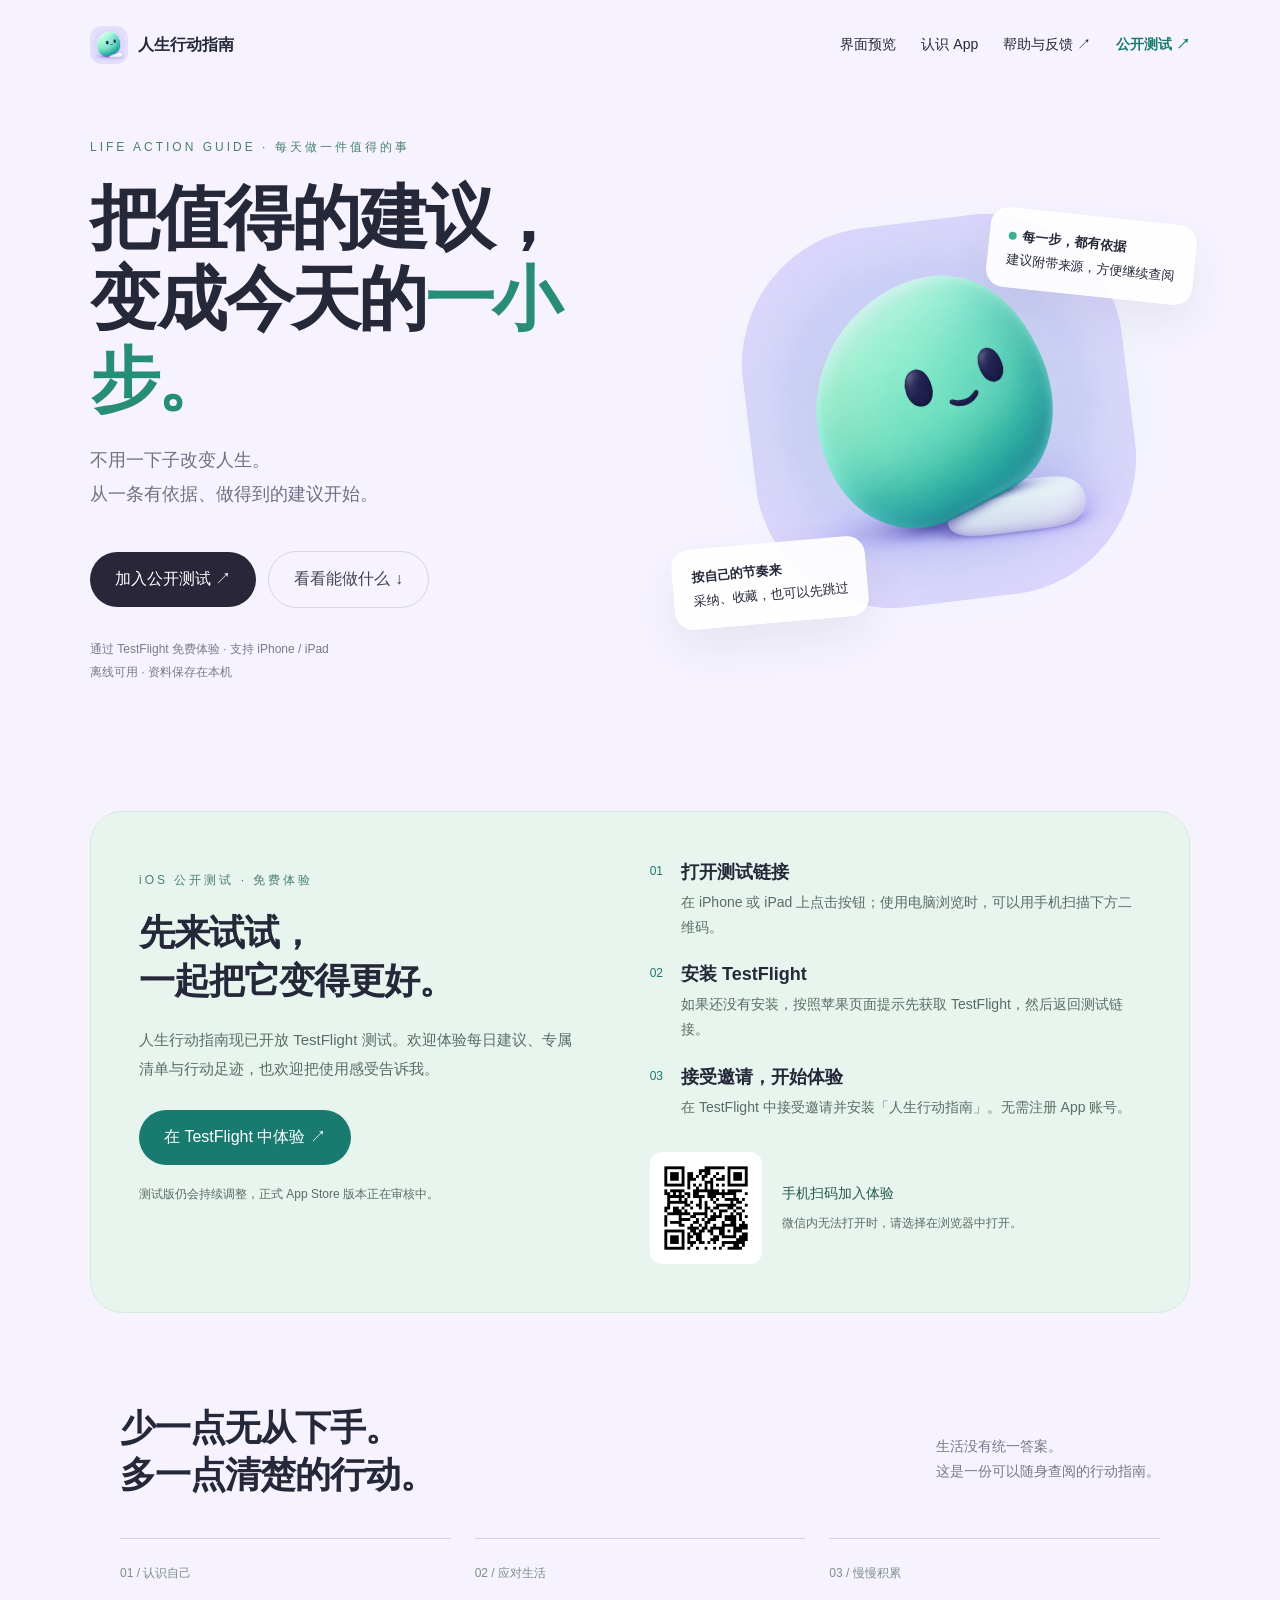
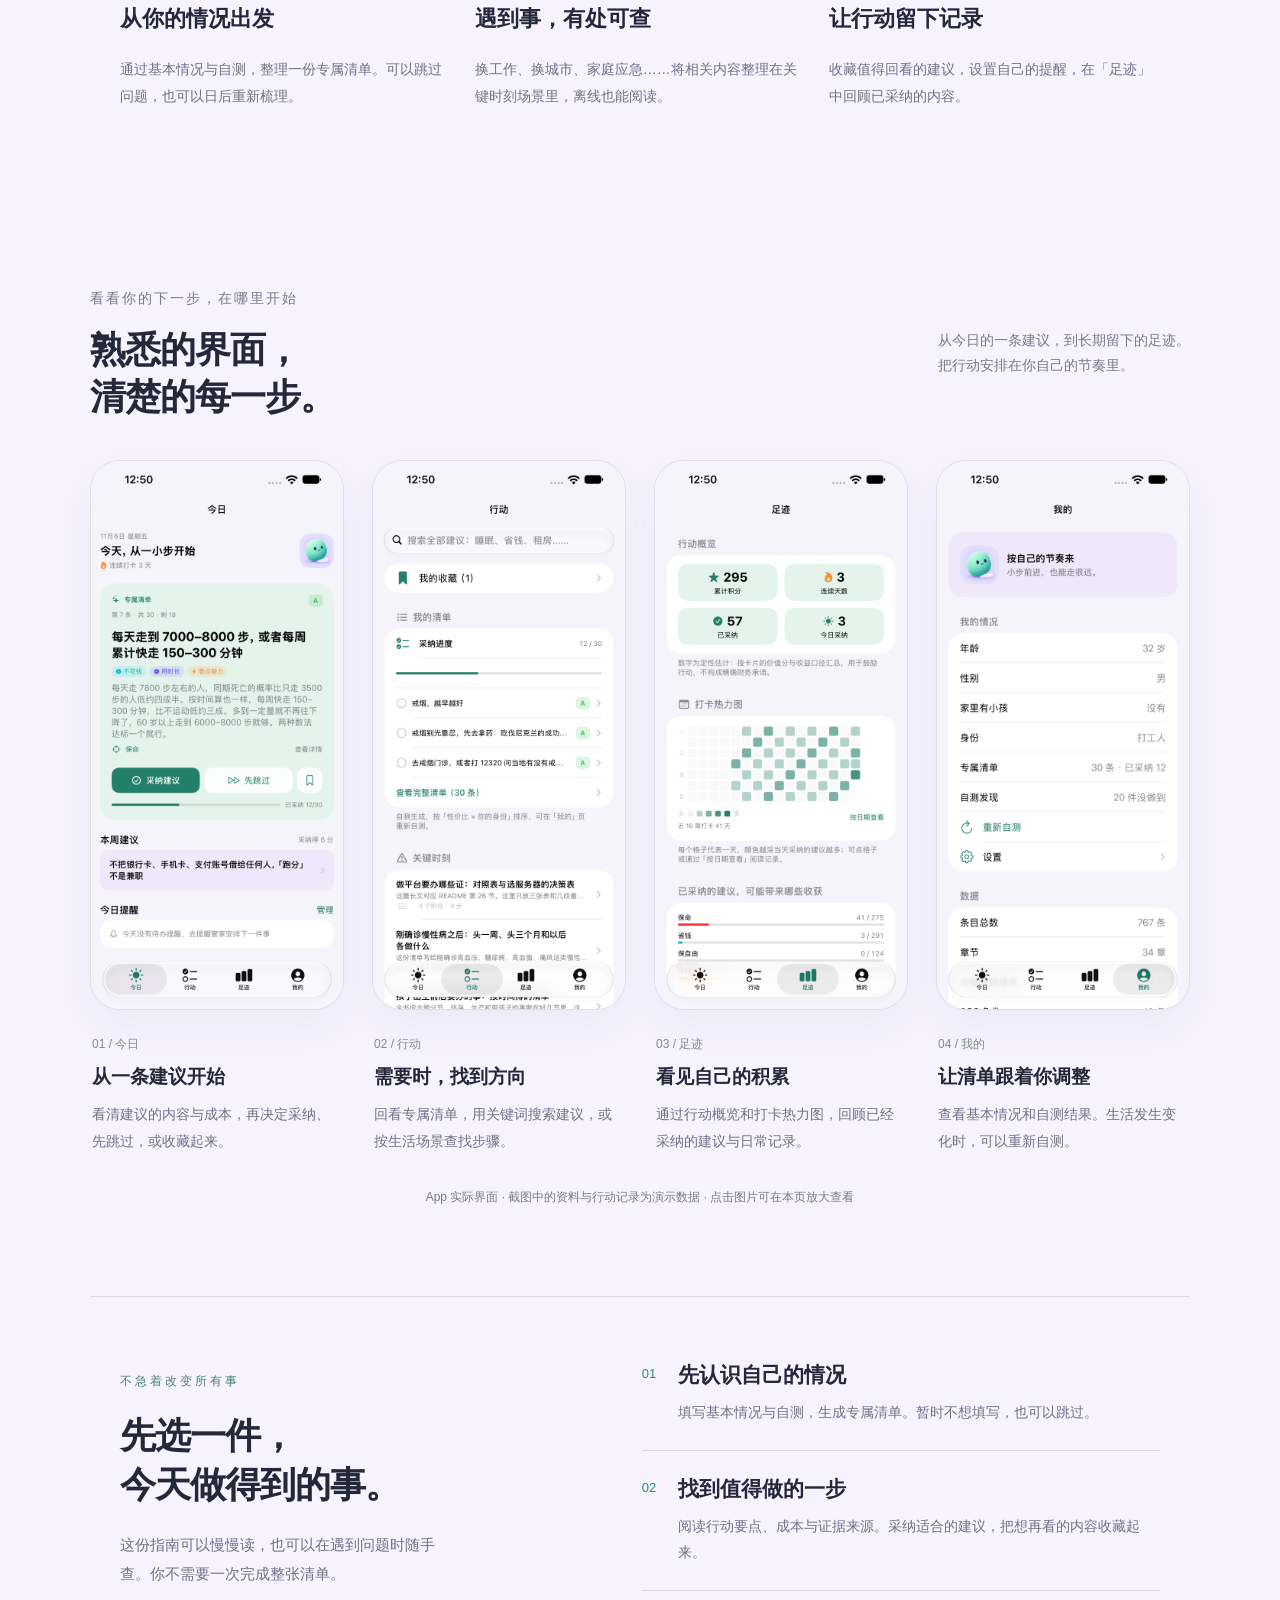
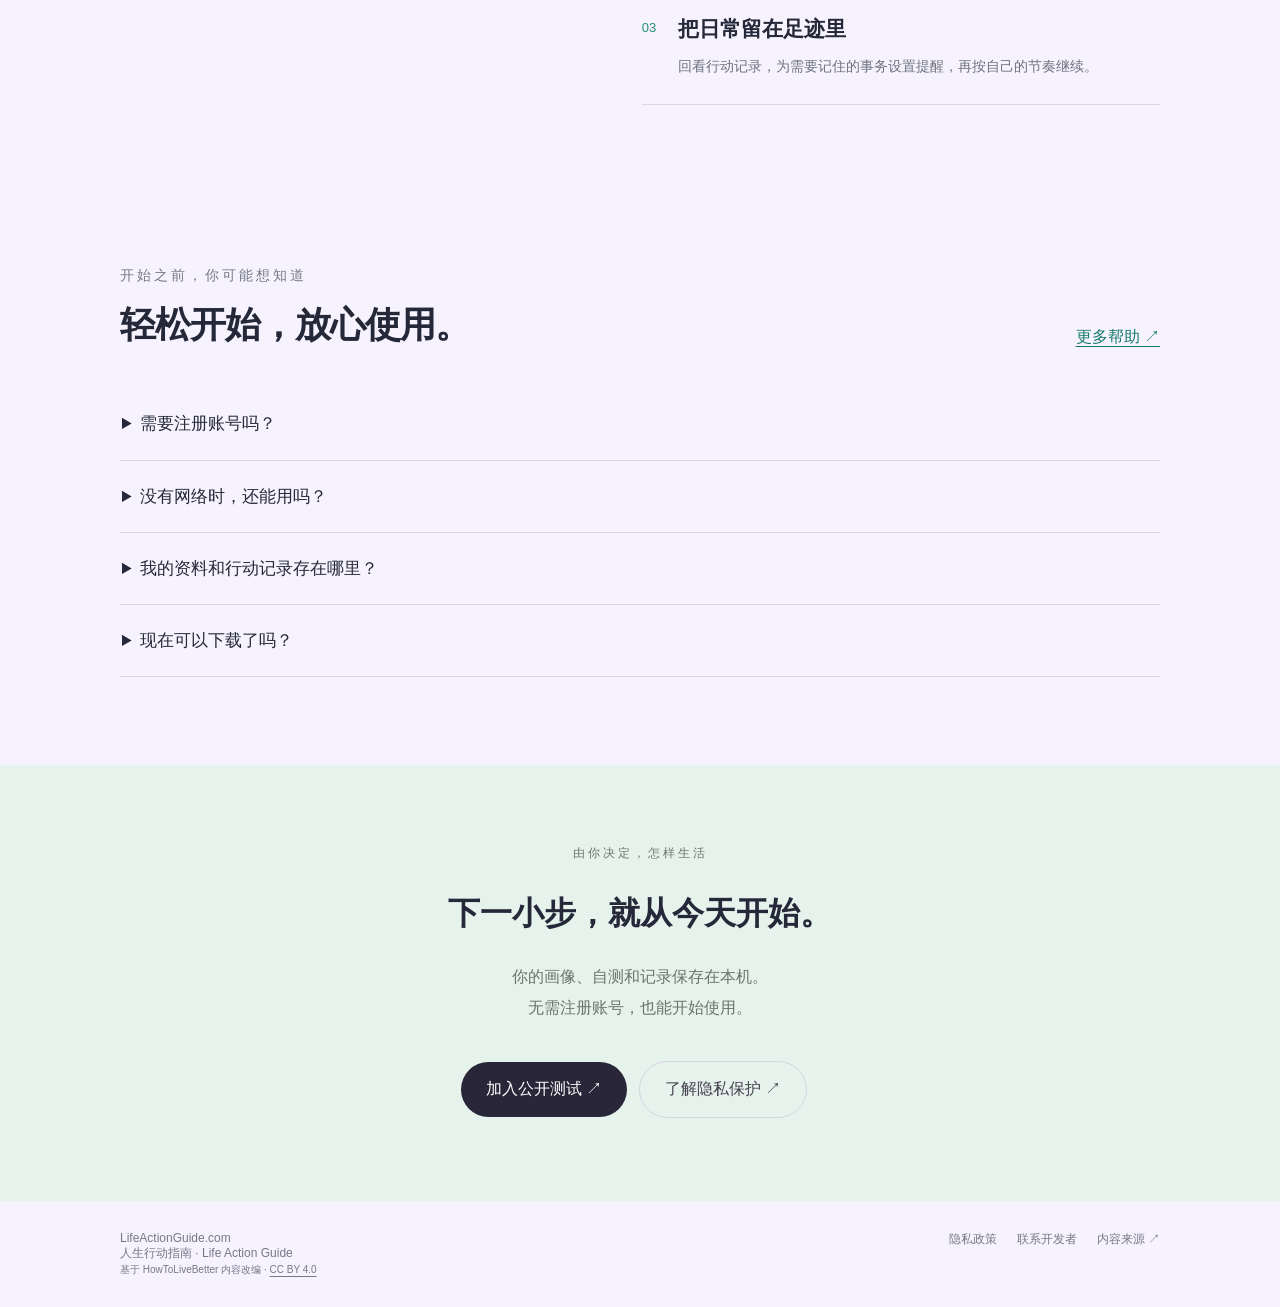
==== commit a4966ea5: "Add public TestFlight beta access and installation guide" ====
--- a/index.html
+++ b/index.html
@@ -1,4 +1,4 @@
-<!doctype html><html lang="zh-CN"><head><meta charset="utf-8"><meta name="viewport" content="width=device-width,initial-scale=1"><title>人生行动指南 · Life Action Guide</title><meta name="description" content="人生行动指南：将有依据的建议变为日常行动。将有依据的建议变成今天的一小步。"><link rel="icon" href="logo.png"><link rel="stylesheet" href="style.css"><link rel="stylesheet" href="home.css"></head><body class="warm"><nav class="home-nav"><a class="brand" href="index.html"><img src="logo.png" alt="人生行动指南 logo">人生行动指南</a><div class="links"><a href="#screenshots">界面预览</a><a href="#features">认识 App</a><a href="support.html">帮助与反馈 ↗</a></div></nav><main><section class="hero"><div><p class="eyebrow">LIFE ACTION GUIDE · 每天做一件值得的事</p><h1>把值得的建议，<br>变成今天的<em>一小步。</em></h1><p class="intro">不用一下子改变人生。<br>从一条有依据、做得到的建议开始。</p><button class="cta" onclick="document.querySelector('dialog').showModal()">App Store 即将上线 ↗</button><a class="cta secondary" href="#features">看看能做什么 ↓</a><p class="small">为 iPhone 设计 · 离线可用 · 资料保存在本机</p></div><div class="art"><img class="mascot" src="logo.png" alt="薄荷绿色的微笑小伙伴"><div class="phone"><small>9:41</small><h3>今日</h3><p>把有依据的建议，变成今天的一步</p><div class="tile"><span class="label">今日卡片 · 示例界面</span><h3>给生活，<br>一个小小的开始。</h3><p>先找到一件值得做的事，<br>再用适合自己的节奏行动。</p><button type="button" onclick="document.querySelector('dialog').showModal()">了解人生行动指南</button></div><p>自测清单　/　提醒管家</p></div><div class="float f1"><b><span class="dot"></span>每一步，都有依据</b>建议附带来源，方便继续查阅</div><div class="float f2"><b>按自己的节奏来</b>采纳、收藏，也可以先跳过</div></div></section><section id="features" class="features"><div class="heading"><h2>少一点无从下手。<br>多一点清楚的行动。</h2><p>生活没有统一答案。<br>这是一份可以随身查阅的行动指南。</p></div><div class="grid"><article class="feature"><span class="num">01 / 认识自己</span><h3>从你的情况出发</h3><p>通过基本情况与自测，整理一份专属清单。可以跳过问题，也可以日后重新梳理。</p></article><article class="feature"><span class="num">02 / 应对生活</span><h3>遇到事，有处可查</h3><p>换工作、换城市、家庭应急……将相关内容整理在关键时刻场景里，离线也能阅读。</p></article><article class="feature"><span class="num">03 / 慢慢积累</span><h3>让行动留下记录</h3><p>收藏值得回看的建议，设置自己的提醒，在「足迹」中回顾已采纳的内容。</p></article></div></section><section id="screenshots" class="screenshots" aria-labelledby="screenshots-title">
+<!doctype html><html lang="zh-CN"><head><meta charset="utf-8"><meta name="viewport" content="width=device-width,initial-scale=1"><title>人生行动指南 · Life Action Guide</title><meta name="description" content="人生行动指南：将有依据的建议变为日常行动。将有依据的建议变成今天的一小步。"><link rel="icon" href="logo.png"><link rel="stylesheet" href="style.css"><link rel="stylesheet" href="home.css"></head><body class="warm"><nav class="home-nav"><a class="brand" href="index.html"><img src="logo.png" alt="人生行动指南 logo">人生行动指南</a><div class="links"><a href="#screenshots">界面预览</a><a href="#features">认识 App</a><a href="support.html">帮助与反馈 ↗</a><a class="nav-beta" href="https://testflight.apple.com/join/WhWmbUsZ" target="_blank" rel="noopener">公开测试 ↗</a></div></nav><main><section class="hero"><div><p class="eyebrow">LIFE ACTION GUIDE · 每天做一件值得的事</p><h1>把值得的建议，<br>变成今天的<em>一小步。</em></h1><p class="intro">不用一下子改变人生。<br>从一条有依据、做得到的建议开始。</p><a class="cta" href="https://testflight.apple.com/join/WhWmbUsZ" target="_blank" rel="noopener">加入公开测试 ↗</a><a class="cta secondary" href="#features">看看能做什么 ↓</a><p class="small">通过 TestFlight 免费体验 · 支持 iPhone / iPad<br>离线可用 · 资料保存在本机</p></div><div class="art"><img class="mascot" src="logo.png" alt="薄荷绿色的微笑小伙伴"><div class="phone"><small>9:41</small><h3>今日</h3><p>把有依据的建议，变成今天的一步</p><div class="tile"><span class="label">今日卡片 · 示例界面</span><h3>给生活，<br>一个小小的开始。</h3><p>先找到一件值得做的事，<br>再用适合自己的节奏行动。</p><a class="phone-beta" href="https://testflight.apple.com/join/WhWmbUsZ" target="_blank" rel="noopener">加入公开测试 ↗</a></div><p>自测清单　/　提醒管家</p></div><div class="float f1"><b><span class="dot"></span>每一步，都有依据</b>建议附带来源，方便继续查阅</div><div class="float f2"><b>按自己的节奏来</b>采纳、收藏，也可以先跳过</div></div></section><section id="beta" class="beta-section" aria-labelledby="beta-title"><div class="beta-copy"><p class="eyebrow">iOS 公开测试 · 免费体验</p><h2 id="beta-title">先来试试，<br>一起把它变得更好。</h2><p>人生行动指南现已开放 TestFlight 测试。欢迎体验每日建议、专属清单与行动足迹，也欢迎把使用感受告诉我。</p><a class="cta" href="https://testflight.apple.com/join/WhWmbUsZ" target="_blank" rel="noopener">在 TestFlight 中体验 ↗</a><p class="beta-note">测试版仍会持续调整，正式 App Store 版本正在审核中。</p></div><div class="beta-install"><ol><li><span>01</span><div><h3>打开测试链接</h3><p>在 iPhone 或 iPad 上点击按钮；使用电脑浏览时，可以用手机扫描下方二维码。</p></div></li><li><span>02</span><div><h3>安装 TestFlight</h3><p>如果还没有安装，按照苹果页面提示先获取 TestFlight，然后返回测试链接。</p></div></li><li><span>03</span><div><h3>接受邀请，开始体验</h3><p>在 TestFlight 中接受邀请并安装「人生行动指南」。无需注册 App 账号。</p></div></li></ol><div class="beta-qr"><img src="assets/testflight-qr.png" width="468" height="468" alt="人生行动指南 TestFlight 公开测试二维码"><p>手机扫码加入体验<br><small>微信内无法打开时，请选择在浏览器中打开。</small></p></div></div></section><section id="features" class="features"><div class="heading"><h2>少一点无从下手。<br>多一点清楚的行动。</h2><p>生活没有统一答案。<br>这是一份可以随身查阅的行动指南。</p></div><div class="grid"><article class="feature"><span class="num">01 / 认识自己</span><h3>从你的情况出发</h3><p>通过基本情况与自测，整理一份专属清单。可以跳过问题，也可以日后重新梳理。</p></article><article class="feature"><span class="num">02 / 应对生活</span><h3>遇到事，有处可查</h3><p>换工作、换城市、家庭应急……将相关内容整理在关键时刻场景里，离线也能阅读。</p></article><article class="feature"><span class="num">03 / 慢慢积累</span><h3>让行动留下记录</h3><p>收藏值得回看的建议，设置自己的提醒，在「足迹」中回顾已采纳的内容。</p></article></div></section><section id="screenshots" class="screenshots" aria-labelledby="screenshots-title">
   <div class="heading"><div><p class="eyebrow">看看你的下一步，在哪里开始</p><h2 id="screenshots-title">熟悉的界面，<br>清楚的每一步。</h2></div><p>从今日的一条建议，到长期留下的足迹。<br>把行动安排在你自己的节奏里。</p></div>
   <div class="screen-grid">
     <figure class="screen-item"><button type="button" class="screen-link" data-image="assets/screenshots/today.png" aria-haspopup="dialog" aria-label="查看今日页面完整截图"><img src="assets/screenshots/today.png" width="1320" height="2868" loading="lazy" decoding="async" alt="今日页面：建议卡片、成本标签，以及采纳、跳过和收藏按钮"></button><figcaption><span class="num">01 / 今日</span><h3>从一条建议开始</h3><p>看清建议的内容与成本，再决定采纳、先跳过，或收藏起来。</p></figcaption></figure>
@@ -12,5 +12,5 @@
   <div class="start-intro"><p class="eyebrow">不急着改变所有事</p><h2 id="start-title">先选一件，<br>今天做得到的事。</h2><p>这份指南可以慢慢读，也可以在遇到问题时随手查。你不需要一次完成整张清单。</p></div>
   <ol class="start-steps"><li><span>01</span><div><h3>先认识自己的情况</h3><p>填写基本情况与自测，生成专属清单。暂时不想填写，也可以跳过。</p></div></li><li><span>02</span><div><h3>找到值得做的一步</h3><p>阅读行动要点、成本与证据来源。采纳适合的建议，把想再看的内容收藏起来。</p></div></li><li><span>03</span><div><h3>把日常留在足迹里</h3><p>回看行动记录，为需要记住的事务设置提醒，再按自己的节奏继续。</p></div></li></ol>
 </section>
-<section class="home-faq" aria-labelledby="faq-title"><div class="heading"><div><p class="eyebrow">开始之前，你可能想知道</p><h2 id="faq-title">轻松开始，放心使用。</h2></div><a class="text-link" href="support.html">更多帮助 ↗</a></div><details><summary>需要注册账号吗？</summary><p>不需要。你可以直接阅读主要内容，基本情况与自测也可以跳过，之后再按需要填写。</p></details><details><summary>没有网络时，还能用吗？</summary><p>主要知识内容可以离线阅读。打开外部参考资料、官网或发送反馈邮件时，需要网络连接。</p></details><details><summary>我的资料和行动记录存在哪里？</summary><p>个人资料、自测答案和行动记录保存在设备本地。你可以在 App 设置中导出或恢复备份，也可以清除本机资料。<a class="text-link" href="privacy.html">了解隐私政策 ↗</a></p></details><details><summary>现在可以下载了吗？</summary><p>App 正在准备上架，公开下载入口将在上线后更新。使用或测试方面的问题，可以通过帮助与反馈页面联系开发者。</p></details></section>
-<section class="bottom"><p class="eyebrow">由你决定，怎样生活</p><h2>下一小步，就从今天开始。</h2><p>你的画像、自测和记录保存在本机。<br>无需注册账号，也能开始使用。</p><a class="cta secondary" href="privacy.html">了解隐私保护 ↗</a></section></main><footer><span>LifeActionGuide.com<br>人生行动指南 · Life Action Guide<br><small>基于 HowToLiveBetter 内容改编 · <a href="https://creativecommons.org/licenses/by/4.0/" target="_blank" rel="noopener">CC BY 4.0</a></small></span><div><a href="privacy.html">隐私政策</a><a href="support.html">联系开发者</a><a href="https://github.com/eternity4719/HowToLiveBetter" target="_blank" rel="noopener">内容来源 ↗</a></div></footer><dialog class="toast"><h2>正在准备与大家见面。</h2><p>App 正在准备 App Store 上架，目前还没有公开下载链接。你可以通过 hi@wangjiacheng.com 联系开发者。</p><button onclick="this.closest('dialog').close()">知道了</button></dialog><dialog id="screenshot-viewer" class="screenshot-viewer" aria-labelledby="viewer-title"><header class="viewer-toolbar"><h2 id="viewer-title">App screenshot</h2><div class="viewer-controls"><button type="button" data-zoom="out" aria-label="缩小图片">−</button><output class="viewer-scale" aria-live="polite">100%</output><button type="button" data-zoom="in" aria-label="放大图片">+</button><button type="button" data-reset>复位</button><button type="button" data-close autofocus aria-label="关闭图片预览">关闭 ×</button></div></header><div class="viewer-stage"><img class="viewer-image" alt="" draggable="false"></div><p class="viewer-hint">滚轮或双指缩放 · 放大后拖动查看 · 双击图片切换缩放 · Esc 关闭</p></dialog><script src="screenshots.js" defer></script></body></html>+<section class="home-faq" aria-labelledby="faq-title"><div class="heading"><div><p class="eyebrow">开始之前，你可能想知道</p><h2 id="faq-title">轻松开始，放心使用。</h2></div><a class="text-link" href="support.html">更多帮助 ↗</a></div><details><summary>需要注册账号吗？</summary><p>不需要。你可以直接阅读主要内容，基本情况与自测也可以跳过，之后再按需要填写。</p></details><details><summary>没有网络时，还能用吗？</summary><p>主要知识内容可以离线阅读。打开外部参考资料、官网或发送反馈邮件时，需要网络连接。</p></details><details><summary>我的资料和行动记录存在哪里？</summary><p>个人资料、自测答案和行动记录保存在设备本地。你可以在 App 设置中导出或恢复备份，也可以清除本机资料。<a class="text-link" href="privacy.html">了解隐私政策 ↗</a></p></details><details><summary>现在可以下载了吗？</summary><p>可以先通过 <a class="text-link" href="https://testflight.apple.com/join/WhWmbUsZ" target="_blank" rel="noopener">TestFlight 加入公开测试 ↗</a>，支持 iPhone 和 iPad，免费体验。首次使用需先安装苹果的 TestFlight，再返回邀请链接接受测试。正式 App Store 版本正在审核中。</p></details></section>
+<section class="bottom"><p class="eyebrow">由你决定，怎样生活</p><h2>下一小步，就从今天开始。</h2><p>你的画像、自测和记录保存在本机。<br>无需注册账号，也能开始使用。</p><a class="cta" href="https://testflight.apple.com/join/WhWmbUsZ" target="_blank" rel="noopener">加入公开测试 ↗</a><a class="cta secondary" href="privacy.html">了解隐私保护 ↗</a></section></main><footer><span>LifeActionGuide.com<br>人生行动指南 · Life Action Guide<br><small>基于 HowToLiveBetter 内容改编 · <a href="https://creativecommons.org/licenses/by/4.0/" target="_blank" rel="noopener">CC BY 4.0</a></small></span><div><a href="privacy.html">隐私政策</a><a href="support.html">联系开发者</a><a href="https://github.com/eternity4719/HowToLiveBetter" target="_blank" rel="noopener">内容来源 ↗</a></div></footer><dialog id="screenshot-viewer" class="screenshot-viewer" aria-labelledby="viewer-title"><header class="viewer-toolbar"><h2 id="viewer-title">App screenshot</h2><div class="viewer-controls"><button type="button" data-zoom="out" aria-label="缩小图片">−</button><output class="viewer-scale" aria-live="polite">100%</output><button type="button" data-zoom="in" aria-label="放大图片">+</button><button type="button" data-reset>复位</button><button type="button" data-close autofocus aria-label="关闭图片预览">关闭 ×</button></div></header><div class="viewer-stage"><img class="viewer-image" alt="" draggable="false"></div><p class="viewer-hint">滚轮或双指缩放 · 放大后拖动查看 · 双击图片切换缩放 · Esc 关闭</p></dialog><script src="screenshots.js" defer></script></body></html>
--- a/home.css
+++ b/home.css
@@ -1,4 +1,11 @@
 .screenshots{max-width:1160px;margin:0 auto;padding:48px 30px 88px;scroll-margin-top:24px}
+.nav-beta{color:#197b70;font-weight:600;white-space:nowrap}
+.small{line-height:1.9}.phone-beta{display:block;padding:11px;background:#2a8e79;color:white;border-radius:9px;text-align:center;font-size:12px}
+.beta-section{max-width:1100px;margin:0 auto 32px;padding:48px;display:grid;grid-template-columns:1fr 1.1fr;gap:64px;background:#e8f4ee;border:1px solid #d9e9e1;border-radius:32px;scroll-margin-top:24px}
+.beta-copy h2{font-size:36px;line-height:1.35;letter-spacing:-1px;margin:20px 0}.beta-copy>p:not(.eyebrow){font-size:15px;line-height:1.9;color:#596d65}.beta-copy .cta{background:#197b70;margin-top:12px}.beta-copy .beta-note{font-size:12px!important;margin-top:0}
+.beta-install ol{list-style:none;margin:0;padding:0}.beta-install li{display:flex;gap:18px;margin-bottom:22px}.beta-install li>span{font-size:12px;color:#197b70;padding-top:4px;font-variant-numeric:tabular-nums}.beta-install h3{font-size:18px;margin:0 0 6px;font-weight:600}.beta-install li p{font-size:14px;line-height:1.8;margin:0;color:#596d65}.beta-qr{display:flex;align-items:center;gap:20px;padding-top:10px}.beta-qr img{width:112px;height:112px;background:white;border-radius:12px;flex-shrink:0}.beta-qr p{font-size:14px;line-height:1.8;color:#285b4e;margin:0}.beta-qr small{display:block;font-size:12px;color:#596d65;margin-top:6px}
+@media(max-width:1000px){.beta-section{margin:0 30px 32px;padding:36px;gap:36px}}
+@media(max-width:700px){.beta-section{grid-template-columns:1fr;margin:0 20px 28px;padding:28px 24px;gap:24px;border-radius:24px}.beta-copy h2{font-size:29px}.home-nav .links a:nth-child(3){display:none}.beta-qr{gap:16px}.beta-qr img{width:104px;height:104px}}
 .screenshots .heading{align-items:center}.screenshots .eyebrow{margin:0 0 16px;letter-spacing:2px}
 .screen-grid{display:grid;grid-template-columns:repeat(4,minmax(0,1fr));gap:28px}
 .screen-item{margin:0;min-width:0}.screen-link{display:block;border:1px solid #e1dceb;border-radius:30px;overflow:hidden;background:#f7f4fc;box-shadow:0 16px 40px #34214d0d;transition:transform .2s ease,box-shadow .2s ease}
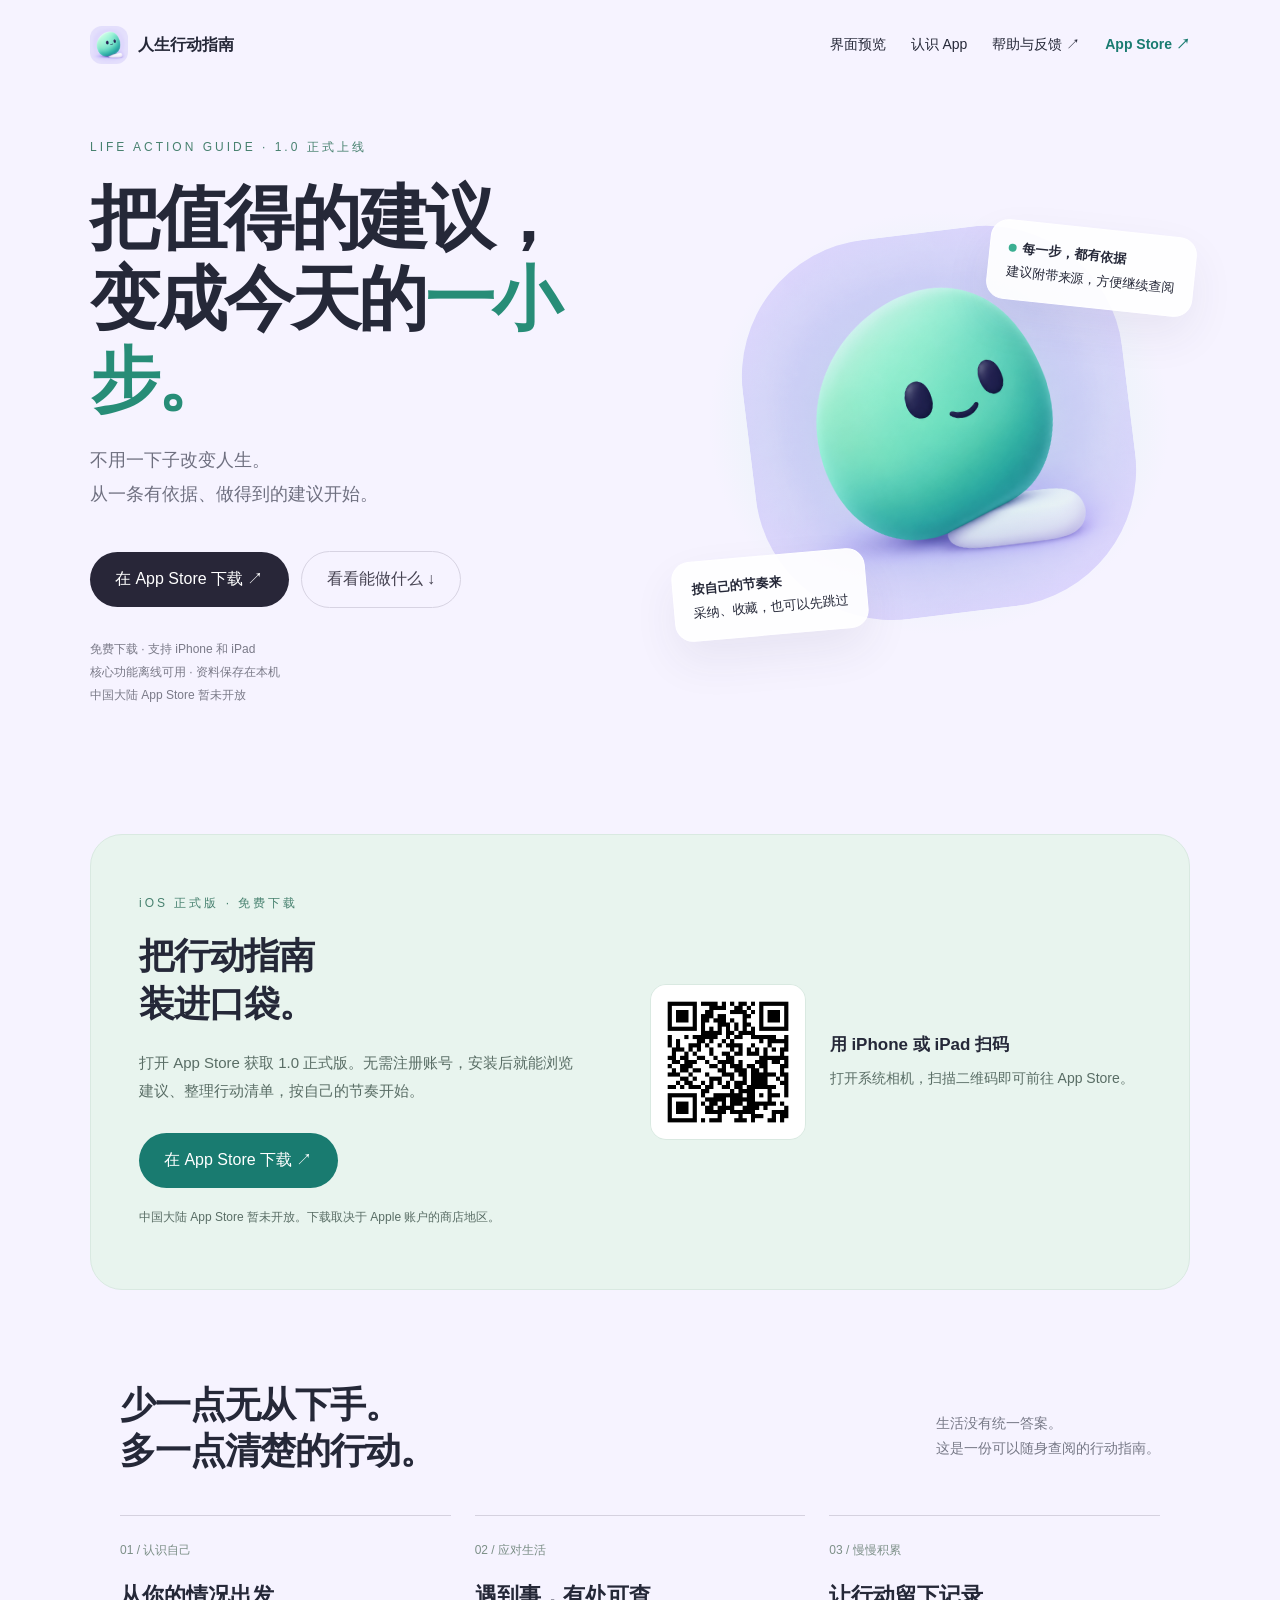
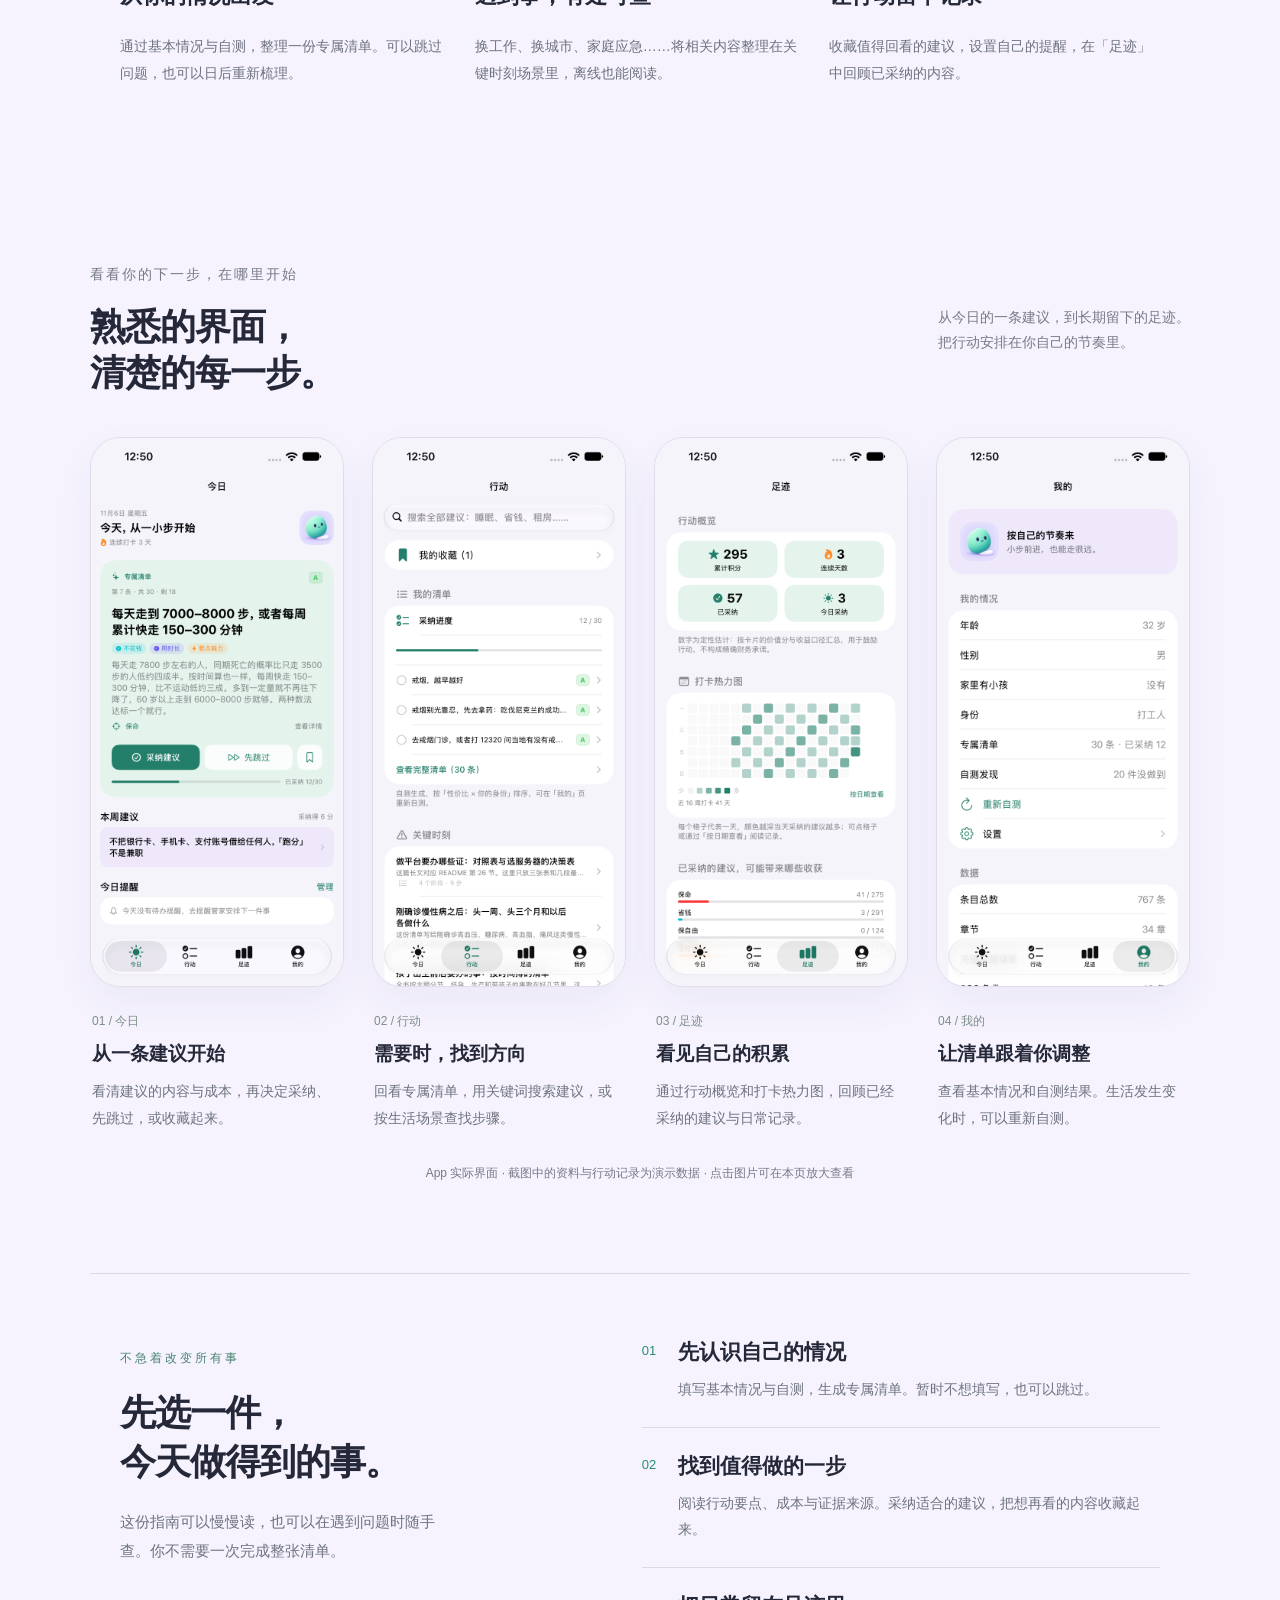
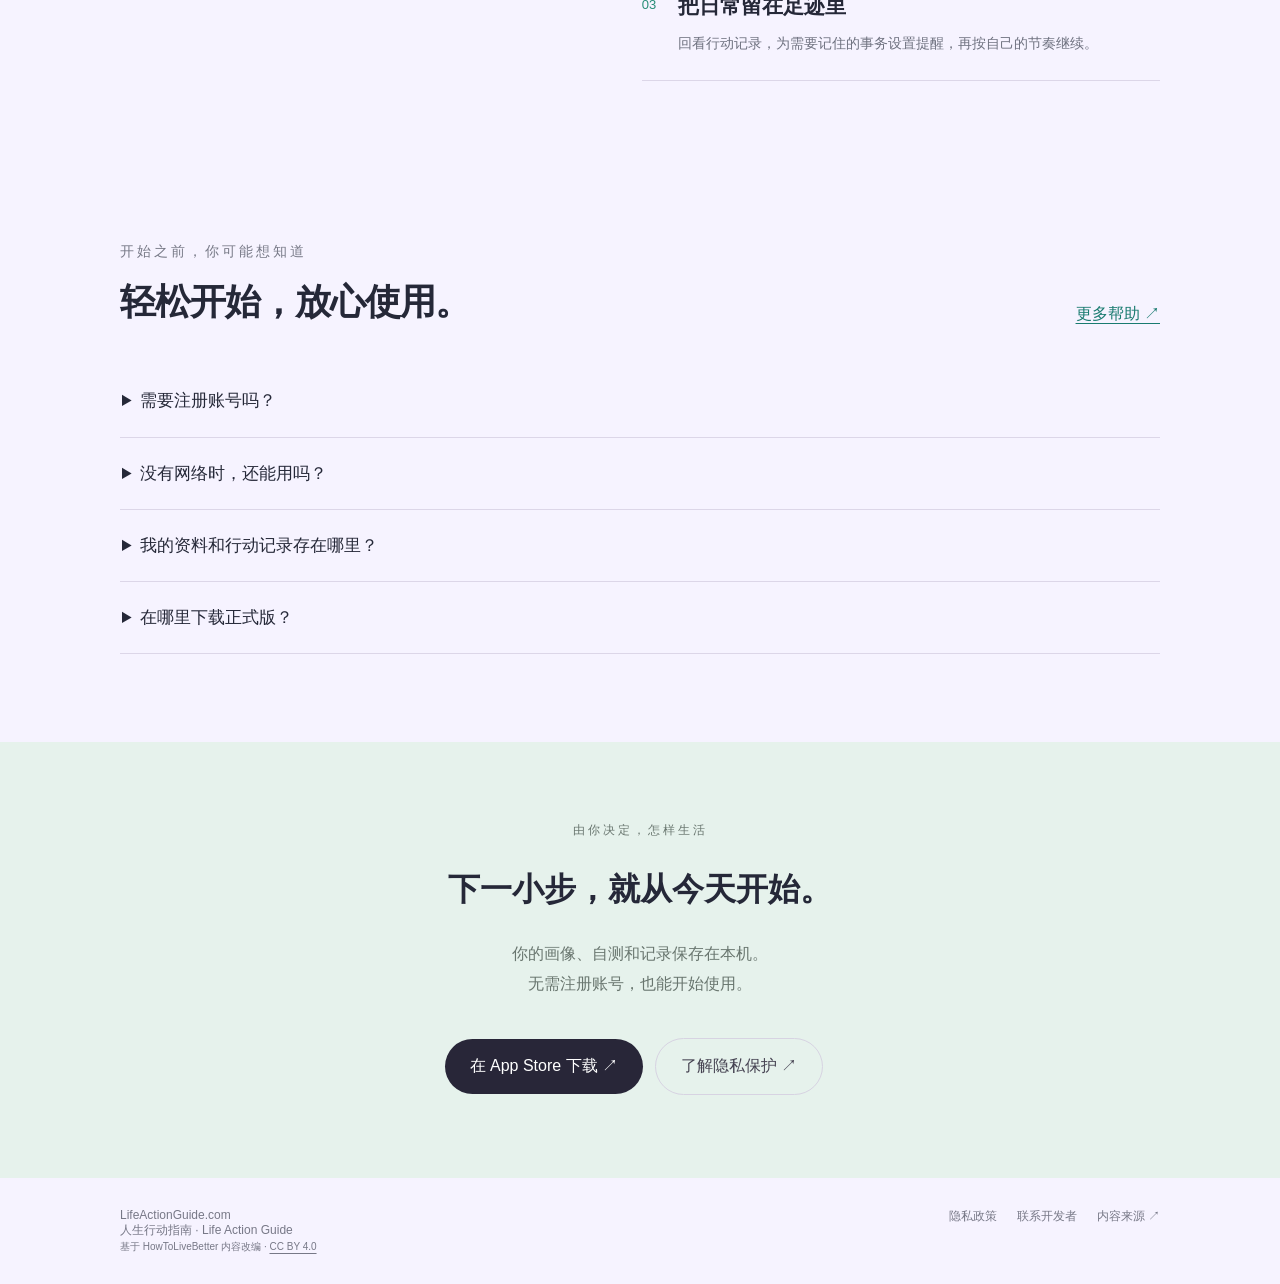
==== commit e1db9cc1: "Promote Life Action Guide 1.0 on the homepage" ====
--- a/index.html
+++ b/index.html
@@ -1,4 +1,17 @@
-<!doctype html><html lang="zh-CN"><head><meta charset="utf-8"><meta name="viewport" content="width=device-width,initial-scale=1"><title>人生行动指南 · Life Action Guide</title><meta name="description" content="人生行动指南：将有依据的建议变为日常行动。将有依据的建议变成今天的一小步。"><link rel="icon" href="logo.png"><link rel="stylesheet" href="style.css"><link rel="stylesheet" href="home.css"></head><body class="warm"><nav class="home-nav"><a class="brand" href="index.html"><img src="logo.png" alt="人生行动指南 logo">人生行动指南</a><div class="links"><a href="#screenshots">界面预览</a><a href="#features">认识 App</a><a href="support.html">帮助与反馈 ↗</a><a class="nav-beta" href="https://testflight.apple.com/join/WhWmbUsZ" target="_blank" rel="noopener">公开测试 ↗</a></div></nav><main><section class="hero"><div><p class="eyebrow">LIFE ACTION GUIDE · 每天做一件值得的事</p><h1>把值得的建议，<br>变成今天的<em>一小步。</em></h1><p class="intro">不用一下子改变人生。<br>从一条有依据、做得到的建议开始。</p><a class="cta" href="https://testflight.apple.com/join/WhWmbUsZ" target="_blank" rel="noopener">加入公开测试 ↗</a><a class="cta secondary" href="#features">看看能做什么 ↓</a><p class="small">通过 TestFlight 免费体验 · 支持 iPhone / iPad<br>离线可用 · 资料保存在本机</p></div><div class="art"><img class="mascot" src="logo.png" alt="薄荷绿色的微笑小伙伴"><div class="phone"><small>9:41</small><h3>今日</h3><p>把有依据的建议，变成今天的一步</p><div class="tile"><span class="label">今日卡片 · 示例界面</span><h3>给生活，<br>一个小小的开始。</h3><p>先找到一件值得做的事，<br>再用适合自己的节奏行动。</p><a class="phone-beta" href="https://testflight.apple.com/join/WhWmbUsZ" target="_blank" rel="noopener">加入公开测试 ↗</a></div><p>自测清单　/　提醒管家</p></div><div class="float f1"><b><span class="dot"></span>每一步，都有依据</b>建议附带来源，方便继续查阅</div><div class="float f2"><b>按自己的节奏来</b>采纳、收藏，也可以先跳过</div></div></section><section id="beta" class="beta-section" aria-labelledby="beta-title"><div class="beta-copy"><p class="eyebrow">iOS 公开测试 · 免费体验</p><h2 id="beta-title">先来试试，<br>一起把它变得更好。</h2><p>人生行动指南现已开放 TestFlight 测试。欢迎体验每日建议、专属清单与行动足迹，也欢迎把使用感受告诉我。</p><a class="cta" href="https://testflight.apple.com/join/WhWmbUsZ" target="_blank" rel="noopener">在 TestFlight 中体验 ↗</a><p class="beta-note">测试版仍会持续调整，正式 App Store 版本正在审核中。</p></div><div class="beta-install"><ol><li><span>01</span><div><h3>打开测试链接</h3><p>在 iPhone 或 iPad 上点击按钮；使用电脑浏览时，可以用手机扫描下方二维码。</p></div></li><li><span>02</span><div><h3>安装 TestFlight</h3><p>如果还没有安装，按照苹果页面提示先获取 TestFlight，然后返回测试链接。</p></div></li><li><span>03</span><div><h3>接受邀请，开始体验</h3><p>在 TestFlight 中接受邀请并安装「人生行动指南」。无需注册 App 账号。</p></div></li></ol><div class="beta-qr"><img src="assets/testflight-qr.png" width="468" height="468" alt="人生行动指南 TestFlight 公开测试二维码"><p>手机扫码加入体验<br><small>微信内无法打开时，请选择在浏览器中打开。</small></p></div></div></section><section id="features" class="features"><div class="heading"><h2>少一点无从下手。<br>多一点清楚的行动。</h2><p>生活没有统一答案。<br>这是一份可以随身查阅的行动指南。</p></div><div class="grid"><article class="feature"><span class="num">01 / 认识自己</span><h3>从你的情况出发</h3><p>通过基本情况与自测，整理一份专属清单。可以跳过问题，也可以日后重新梳理。</p></article><article class="feature"><span class="num">02 / 应对生活</span><h3>遇到事，有处可查</h3><p>换工作、换城市、家庭应急……将相关内容整理在关键时刻场景里，离线也能阅读。</p></article><article class="feature"><span class="num">03 / 慢慢积累</span><h3>让行动留下记录</h3><p>收藏值得回看的建议，设置自己的提醒，在「足迹」中回顾已采纳的内容。</p></article></div></section><section id="screenshots" class="screenshots" aria-labelledby="screenshots-title">
+<!doctype html><html lang="zh-CN"><head><meta charset="utf-8"><meta name="viewport" content="width=device-width,initial-scale=1"><title>人生行动指南 · App Store 正式版</title><meta name="description" content="人生行动指南 1.0 已在 App Store 上架。每天从一条有依据的建议开始，用专属清单、行动记录和本地提醒，把建议变成行动。适用于 iPhone 和 iPad。"><meta property="og:type" content="website"><meta property="og:title" content="人生行动指南 1.0 · App Store 正式版"><meta property="og:description" content="把值得的建议，变成今天的一小步。免费获取 iPhone 和 iPad 版。"><meta property="og:image" content="https://lifeactionguide.com/logo.png"><meta property="og:url" content="https://lifeactionguide.com/"><link rel="icon" href="logo.png"><link rel="stylesheet" href="style.css"><link rel="stylesheet" href="home.css"></head><body class="warm"><nav class="home-nav"><a class="brand" href="index.html"><img src="logo.png" alt="人生行动指南 logo">人生行动指南</a><div class="links"><a href="#screenshots">界面预览</a><a href="#features">认识 App</a><a href="support.html">帮助与反馈 ↗</a><a class="nav-download" href="https://apps.apple.com/app/id6831459414" target="_blank" rel="noopener">App Store ↗</a></div></nav><main><section class="hero"><div><p class="eyebrow">LIFE ACTION GUIDE · 1.0 正式上线</p><h1>把值得的建议，<br>变成今天的<em>一小步。</em></h1><p class="intro">不用一下子改变人生。<br>从一条有依据、做得到的建议开始。</p><a class="cta" href="https://apps.apple.com/app/id6831459414" target="_blank" rel="noopener">在 App Store 下载 ↗</a><a class="cta secondary" href="#features">看看能做什么 ↓</a><p class="small">免费下载 · 支持 iPhone 和 iPad<br>核心功能离线可用 · 资料保存在本机<br>中国大陆 App Store 暂未开放</p></div><div class="art"><img class="mascot" src="logo.png" alt="薄荷绿色的微笑小伙伴"><div class="phone"><small>9:41</small><h3>今日</h3><p>把有依据的建议，变成今天的一步</p><div class="tile"><span class="label">今日卡片 · 示例界面</span><h3>给生活，<br>一个小小的开始。</h3><p>先找到一件值得做的事，<br>再用适合自己的节奏行动。</p><a class="phone-download" href="https://apps.apple.com/app/id6831459414" target="_blank" rel="noopener">在 App Store 下载 ↗</a></div><p>自测清单　/　提醒管家</p></div><div class="float f1"><b><span class="dot"></span>每一步，都有依据</b>建议附带来源，方便继续查阅</div><div class="float f2"><b>按自己的节奏来</b>采纳、收藏，也可以先跳过</div></div></section><section id="download" class="download-section" aria-labelledby="download-title">
+  <div class="download-copy">
+    <p class="eyebrow">iOS 正式版 · 免费下载</p>
+    <h2 id="download-title">把行动指南<br>装进口袋。</h2>
+    <p>打开 App Store 获取 1.0 正式版。无需注册账号，安装后就能浏览建议、整理行动清单，按自己的节奏开始。</p>
+    <a class="cta" href="https://apps.apple.com/app/id6831459414" target="_blank" rel="noopener">在 App Store 下载 ↗</a>
+    <p class="download-note">中国大陆 App Store 暂未开放。下载取决于 Apple 账户的商店地区。</p>
+  </div>
+  <div class="download-qr">
+    <img src="assets/app-store-qr.png" width="370" height="370" alt="人生行动指南 App Store 下载二维码" loading="lazy">
+    <div><h3>用 iPhone 或 iPad 扫码</h3><p>打开系统相机，扫描二维码即可前往 App Store。</p></div>
+  </div>
+</section>
+<section id="features" class="features"><div class="heading"><h2>少一点无从下手。<br>多一点清楚的行动。</h2><p>生活没有统一答案。<br>这是一份可以随身查阅的行动指南。</p></div><div class="grid"><article class="feature"><span class="num">01 / 认识自己</span><h3>从你的情况出发</h3><p>通过基本情况与自测，整理一份专属清单。可以跳过问题，也可以日后重新梳理。</p></article><article class="feature"><span class="num">02 / 应对生活</span><h3>遇到事，有处可查</h3><p>换工作、换城市、家庭应急……将相关内容整理在关键时刻场景里，离线也能阅读。</p></article><article class="feature"><span class="num">03 / 慢慢积累</span><h3>让行动留下记录</h3><p>收藏值得回看的建议，设置自己的提醒，在「足迹」中回顾已采纳的内容。</p></article></div></section><section id="screenshots" class="screenshots" aria-labelledby="screenshots-title">
   <div class="heading"><div><p class="eyebrow">看看你的下一步，在哪里开始</p><h2 id="screenshots-title">熟悉的界面，<br>清楚的每一步。</h2></div><p>从今日的一条建议，到长期留下的足迹。<br>把行动安排在你自己的节奏里。</p></div>
   <div class="screen-grid">
     <figure class="screen-item"><button type="button" class="screen-link" data-image="assets/screenshots/today.png" aria-haspopup="dialog" aria-label="查看今日页面完整截图"><img src="assets/screenshots/today.png" width="1320" height="2868" loading="lazy" decoding="async" alt="今日页面：建议卡片、成本标签，以及采纳、跳过和收藏按钮"></button><figcaption><span class="num">01 / 今日</span><h3>从一条建议开始</h3><p>看清建议的内容与成本，再决定采纳、先跳过，或收藏起来。</p></figcaption></figure>
@@ -12,5 +25,5 @@
   <div class="start-intro"><p class="eyebrow">不急着改变所有事</p><h2 id="start-title">先选一件，<br>今天做得到的事。</h2><p>这份指南可以慢慢读，也可以在遇到问题时随手查。你不需要一次完成整张清单。</p></div>
   <ol class="start-steps"><li><span>01</span><div><h3>先认识自己的情况</h3><p>填写基本情况与自测，生成专属清单。暂时不想填写，也可以跳过。</p></div></li><li><span>02</span><div><h3>找到值得做的一步</h3><p>阅读行动要点、成本与证据来源。采纳适合的建议，把想再看的内容收藏起来。</p></div></li><li><span>03</span><div><h3>把日常留在足迹里</h3><p>回看行动记录，为需要记住的事务设置提醒，再按自己的节奏继续。</p></div></li></ol>
 </section>
-<section class="home-faq" aria-labelledby="faq-title"><div class="heading"><div><p class="eyebrow">开始之前，你可能想知道</p><h2 id="faq-title">轻松开始，放心使用。</h2></div><a class="text-link" href="support.html">更多帮助 ↗</a></div><details><summary>需要注册账号吗？</summary><p>不需要。你可以直接阅读主要内容，基本情况与自测也可以跳过，之后再按需要填写。</p></details><details><summary>没有网络时，还能用吗？</summary><p>主要知识内容可以离线阅读。打开外部参考资料、官网或发送反馈邮件时，需要网络连接。</p></details><details><summary>我的资料和行动记录存在哪里？</summary><p>个人资料、自测答案和行动记录保存在设备本地。你可以在 App 设置中导出或恢复备份，也可以清除本机资料。<a class="text-link" href="privacy.html">了解隐私政策 ↗</a></p></details><details><summary>现在可以下载了吗？</summary><p>可以先通过 <a class="text-link" href="https://testflight.apple.com/join/WhWmbUsZ" target="_blank" rel="noopener">TestFlight 加入公开测试 ↗</a>，支持 iPhone 和 iPad，免费体验。首次使用需先安装苹果的 TestFlight，再返回邀请链接接受测试。正式 App Store 版本正在审核中。</p></details></section>
-<section class="bottom"><p class="eyebrow">由你决定，怎样生活</p><h2>下一小步，就从今天开始。</h2><p>你的画像、自测和记录保存在本机。<br>无需注册账号，也能开始使用。</p><a class="cta" href="https://testflight.apple.com/join/WhWmbUsZ" target="_blank" rel="noopener">加入公开测试 ↗</a><a class="cta secondary" href="privacy.html">了解隐私保护 ↗</a></section></main><footer><span>LifeActionGuide.com<br>人生行动指南 · Life Action Guide<br><small>基于 HowToLiveBetter 内容改编 · <a href="https://creativecommons.org/licenses/by/4.0/" target="_blank" rel="noopener">CC BY 4.0</a></small></span><div><a href="privacy.html">隐私政策</a><a href="support.html">联系开发者</a><a href="https://github.com/eternity4719/HowToLiveBetter" target="_blank" rel="noopener">内容来源 ↗</a></div></footer><dialog id="screenshot-viewer" class="screenshot-viewer" aria-labelledby="viewer-title"><header class="viewer-toolbar"><h2 id="viewer-title">App screenshot</h2><div class="viewer-controls"><button type="button" data-zoom="out" aria-label="缩小图片">−</button><output class="viewer-scale" aria-live="polite">100%</output><button type="button" data-zoom="in" aria-label="放大图片">+</button><button type="button" data-reset>复位</button><button type="button" data-close autofocus aria-label="关闭图片预览">关闭 ×</button></div></header><div class="viewer-stage"><img class="viewer-image" alt="" draggable="false"></div><p class="viewer-hint">滚轮或双指缩放 · 放大后拖动查看 · 双击图片切换缩放 · Esc 关闭</p></dialog><script src="screenshots.js" defer></script></body></html>+<section class="home-faq" aria-labelledby="faq-title"><div class="heading"><div><p class="eyebrow">开始之前，你可能想知道</p><h2 id="faq-title">轻松开始，放心使用。</h2></div><a class="text-link" href="support.html">更多帮助 ↗</a></div><details><summary>需要注册账号吗？</summary><p>不需要。你可以直接阅读主要内容，基本情况与自测也可以跳过，之后再按需要填写。</p></details><details><summary>没有网络时，还能用吗？</summary><p>主要知识内容可以离线阅读。打开外部参考资料、官网或发送反馈邮件时，需要网络连接。</p></details><details><summary>我的资料和行动记录存在哪里？</summary><p>个人资料、自测答案和行动记录保存在设备本地。你可以在 App 设置中导出或恢复备份，也可以清除本机资料。<a class="text-link" href="privacy.html">了解隐私政策 ↗</a></p></details><details><summary>在哪里下载正式版？</summary><p>在支持的地区，可通过 <a class="text-link" href="https://apps.apple.com/app/id6831459414" target="_blank" rel="noopener">App Store ↗</a> 免费下载 iPhone 和 iPad 版。中国大陆 App Store 暂未开放。</p></details></section>
+<section class="bottom"><p class="eyebrow">由你决定，怎样生活</p><h2>下一小步，就从今天开始。</h2><p>你的画像、自测和记录保存在本机。<br>无需注册账号，也能开始使用。</p><a class="cta" href="https://apps.apple.com/app/id6831459414" target="_blank" rel="noopener">在 App Store 下载 ↗</a><a class="cta secondary" href="privacy.html">了解隐私保护 ↗</a></section></main><footer><span>LifeActionGuide.com<br>人生行动指南 · Life Action Guide<br><small>基于 HowToLiveBetter 内容改编 · <a href="https://creativecommons.org/licenses/by/4.0/" target="_blank" rel="noopener">CC BY 4.0</a></small></span><div><a href="privacy.html">隐私政策</a><a href="support.html">联系开发者</a><a href="https://github.com/eternity4719/HowToLiveBetter" target="_blank" rel="noopener">内容来源 ↗</a></div></footer><dialog id="screenshot-viewer" class="screenshot-viewer" aria-labelledby="viewer-title"><header class="viewer-toolbar"><h2 id="viewer-title">App screenshot</h2><div class="viewer-controls"><button type="button" data-zoom="out" aria-label="缩小图片">−</button><output class="viewer-scale" aria-live="polite">100%</output><button type="button" data-zoom="in" aria-label="放大图片">+</button><button type="button" data-reset>复位</button><button type="button" data-close autofocus aria-label="关闭图片预览">关闭 ×</button></div></header><div class="viewer-stage"><img class="viewer-image" alt="" draggable="false"></div><p class="viewer-hint">滚轮或双指缩放 · 放大后拖动查看 · 双击图片切换缩放 · Esc 关闭</p></dialog><script src="screenshots.js" defer></script></body></html>
--- a/home.css
+++ b/home.css
@@ -1,11 +1,11 @@
 .screenshots{max-width:1160px;margin:0 auto;padding:48px 30px 88px;scroll-margin-top:24px}
-.nav-beta{color:#197b70;font-weight:600;white-space:nowrap}
-.small{line-height:1.9}.phone-beta{display:block;padding:11px;background:#2a8e79;color:white;border-radius:9px;text-align:center;font-size:12px}
-.beta-section{max-width:1100px;margin:0 auto 32px;padding:48px;display:grid;grid-template-columns:1fr 1.1fr;gap:64px;background:#e8f4ee;border:1px solid #d9e9e1;border-radius:32px;scroll-margin-top:24px}
-.beta-copy h2{font-size:36px;line-height:1.35;letter-spacing:-1px;margin:20px 0}.beta-copy>p:not(.eyebrow){font-size:15px;line-height:1.9;color:#596d65}.beta-copy .cta{background:#197b70;margin-top:12px}.beta-copy .beta-note{font-size:12px!important;margin-top:0}
-.beta-install ol{list-style:none;margin:0;padding:0}.beta-install li{display:flex;gap:18px;margin-bottom:22px}.beta-install li>span{font-size:12px;color:#197b70;padding-top:4px;font-variant-numeric:tabular-nums}.beta-install h3{font-size:18px;margin:0 0 6px;font-weight:600}.beta-install li p{font-size:14px;line-height:1.8;margin:0;color:#596d65}.beta-qr{display:flex;align-items:center;gap:20px;padding-top:10px}.beta-qr img{width:112px;height:112px;background:white;border-radius:12px;flex-shrink:0}.beta-qr p{font-size:14px;line-height:1.8;color:#285b4e;margin:0}.beta-qr small{display:block;font-size:12px;color:#596d65;margin-top:6px}
-@media(max-width:1000px){.beta-section{margin:0 30px 32px;padding:36px;gap:36px}}
-@media(max-width:700px){.beta-section{grid-template-columns:1fr;margin:0 20px 28px;padding:28px 24px;gap:24px;border-radius:24px}.beta-copy h2{font-size:29px}.home-nav .links a:nth-child(3){display:none}.beta-qr{gap:16px}.beta-qr img{width:104px;height:104px}}
+.nav-download{color:#197b70;font-weight:600;white-space:nowrap}
+.small{line-height:1.9}.phone-download{display:block;padding:11px;background:#2a8e79;color:white;border-radius:9px;text-align:center;font-size:12px}
+.download-section{max-width:1100px;margin:0 auto 32px;padding:48px;display:grid;grid-template-columns:1fr 1.1fr;gap:64px;background:#e8f4ee;border:1px solid #d9e9e1;border-radius:32px;scroll-margin-top:24px}
+.download-copy h2{font-size:36px;line-height:1.35;letter-spacing:-1px;margin:20px 0}.download-copy>p:not(.eyebrow){font-size:15px;line-height:1.9;color:#596d65}.download-copy .cta{background:#197b70;margin-top:12px}.download-copy .download-note{font-size:12px!important;margin-top:0}
+.download-qr{display:flex;align-items:center;align-self:center;gap:24px}.download-qr img{width:156px;height:156px;background:white;border:1px solid #d9e9e1;border-radius:16px;flex-shrink:0}.download-qr h3{font-size:17px;line-height:1.5;margin:0 0 8px}.download-qr p{font-size:14px;line-height:1.8;color:#596d65;margin:0}
+@media(max-width:1000px){.download-section{margin:0 30px 32px;padding:36px;gap:36px}}
+@media(max-width:700px){.download-section{grid-template-columns:1fr;margin:0 20px 28px;padding:28px 24px;gap:24px;border-radius:24px}.download-copy h2{font-size:29px}.home-nav .links a:nth-child(3){display:none}.download-qr{gap:16px}.download-qr img{width:112px;height:112px}}
 .screenshots .heading{align-items:center}.screenshots .eyebrow{margin:0 0 16px;letter-spacing:2px}
 .screen-grid{display:grid;grid-template-columns:repeat(4,minmax(0,1fr));gap:28px}
 .screen-item{margin:0;min-width:0}.screen-link{display:block;border:1px solid #e1dceb;border-radius:30px;overflow:hidden;background:#f7f4fc;box-shadow:0 16px 40px #34214d0d;transition:transform .2s ease,box-shadow .2s ease}
@@ -24,3 +24,4 @@
 .viewer-toolbar{display:flex;align-items:center;justify-content:space-between;gap:12px;padding:12px 16px;flex-shrink:0}.viewer-toolbar h2{font-size:16px;line-height:1.5;margin:0;font-weight:600}.viewer-controls{display:flex;align-items:center;gap:6px;flex-shrink:0}.viewer-controls button{display:inline-flex;align-items:center;justify-content:center;min-width:44px;min-height:44px;padding:8px 12px;border:1px solid #dedbe6;border-radius:12px;background:#f7f5fb;color:#252838;font-size:15px}.viewer-controls button:hover{background:#eaf5ef}.viewer-controls button:disabled{opacity:.4;cursor:default}.viewer-controls [data-close]{background:#252838;border-color:#252838;color:#fff}.viewer-controls [data-close]:hover{background:#454251}.viewer-scale{font-size:12px;font-variant-numeric:tabular-nums;min-width:42px;text-align:center}
 .viewer-stage{position:relative;flex:1;min-height:0;overflow:hidden;background:#e9e5f0;touch-action:none;user-select:none;cursor:zoom-in}.viewer-stage.is-zoomed{cursor:grab}.viewer-stage.is-zoomed:active{cursor:grabbing}.viewer-image{position:absolute;left:50%;top:50%;display:block;max-width:none;max-height:none;object-fit:contain;transform-origin:center;border-radius:12px;pointer-events:auto;user-select:none;-webkit-user-drag:none}.viewer-hint{font-size:12px;color:#6f7280;line-height:1.7;text-align:center;margin:0;padding:10px 16px;flex-shrink:0}
 @media(max-width:600px){dialog.screenshot-viewer{width:calc(100vw - 16px);height:94dvh;border-radius:18px}.viewer-toolbar{align-items:stretch;flex-direction:column;padding:12px;gap:8px}.viewer-toolbar h2{text-align:center}.viewer-controls{justify-content:center;gap:5px}.viewer-controls button{padding:8px 10px}.viewer-hint{font-size:11px;padding:8px 10px}}
+@media(max-width:480px){.hero h1{font-size:clamp(27px,9.1vw,38px)}.hero h1 em{white-space:nowrap}}
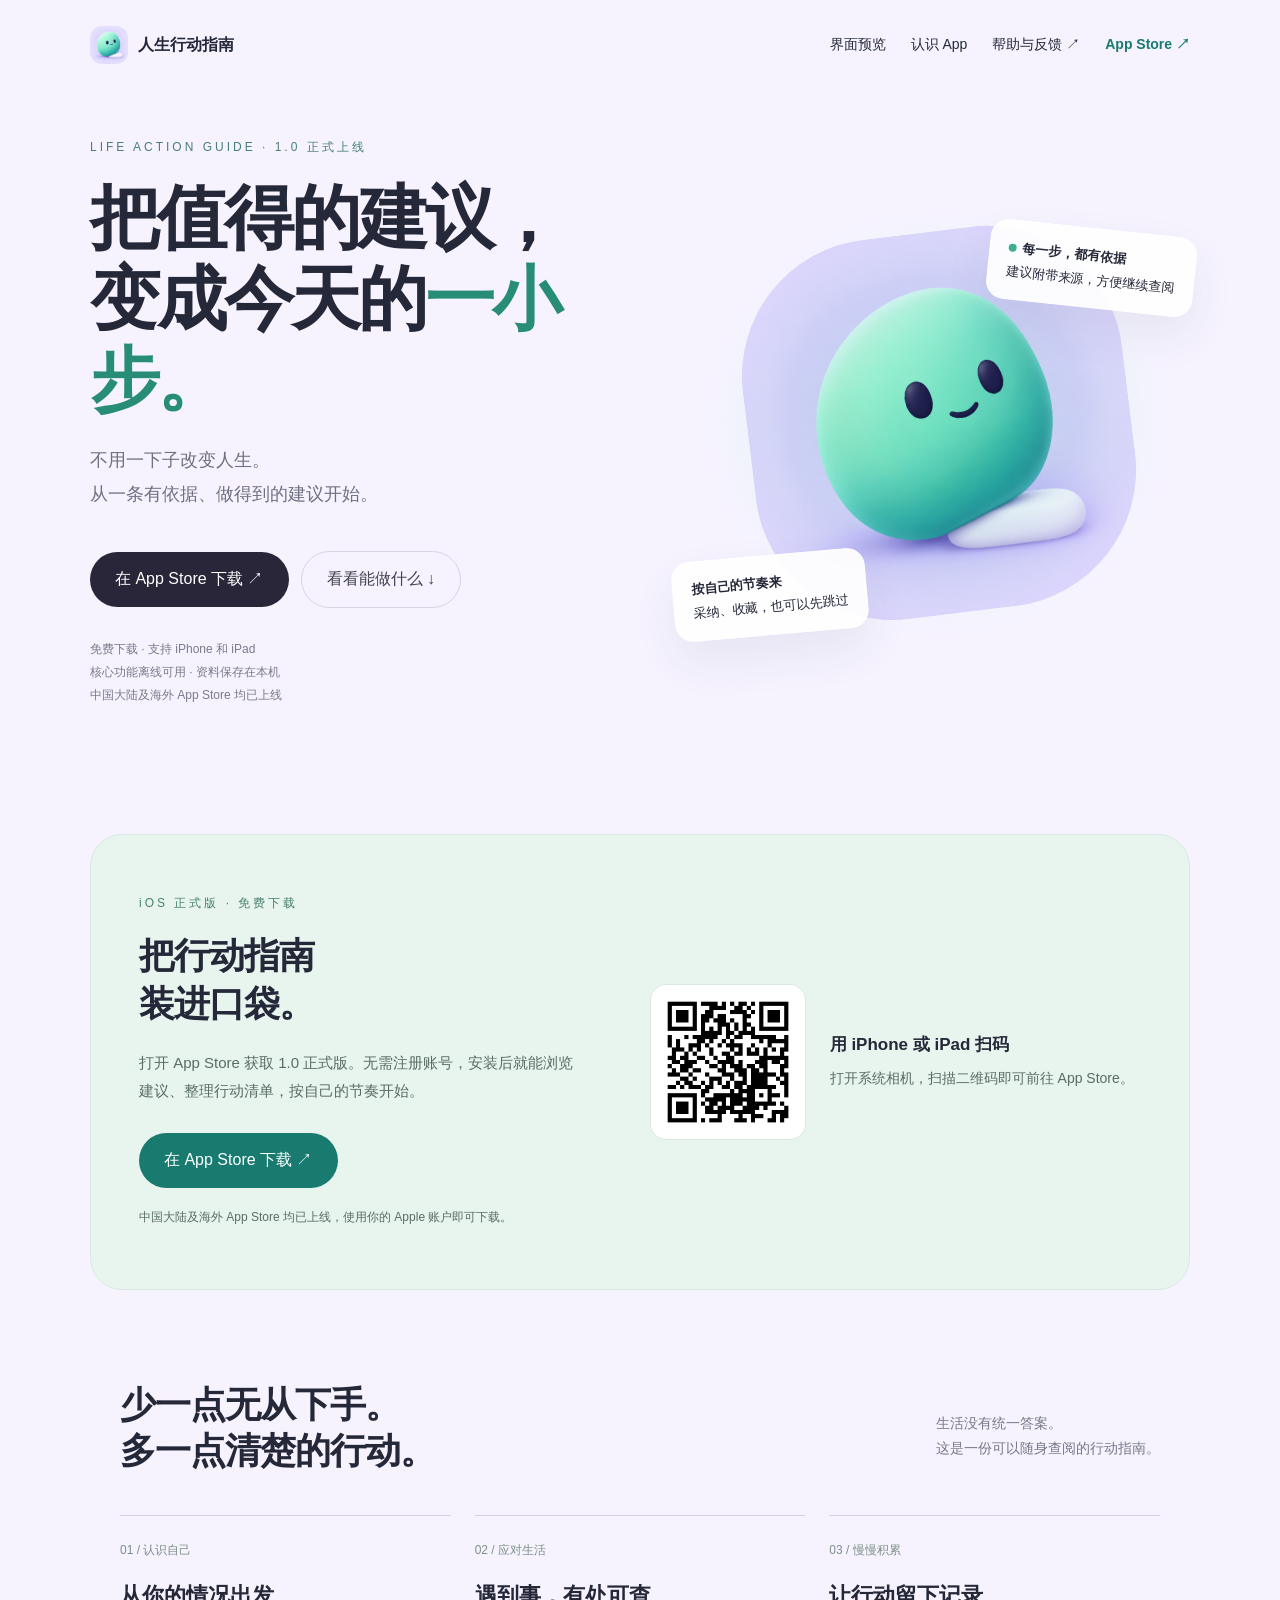
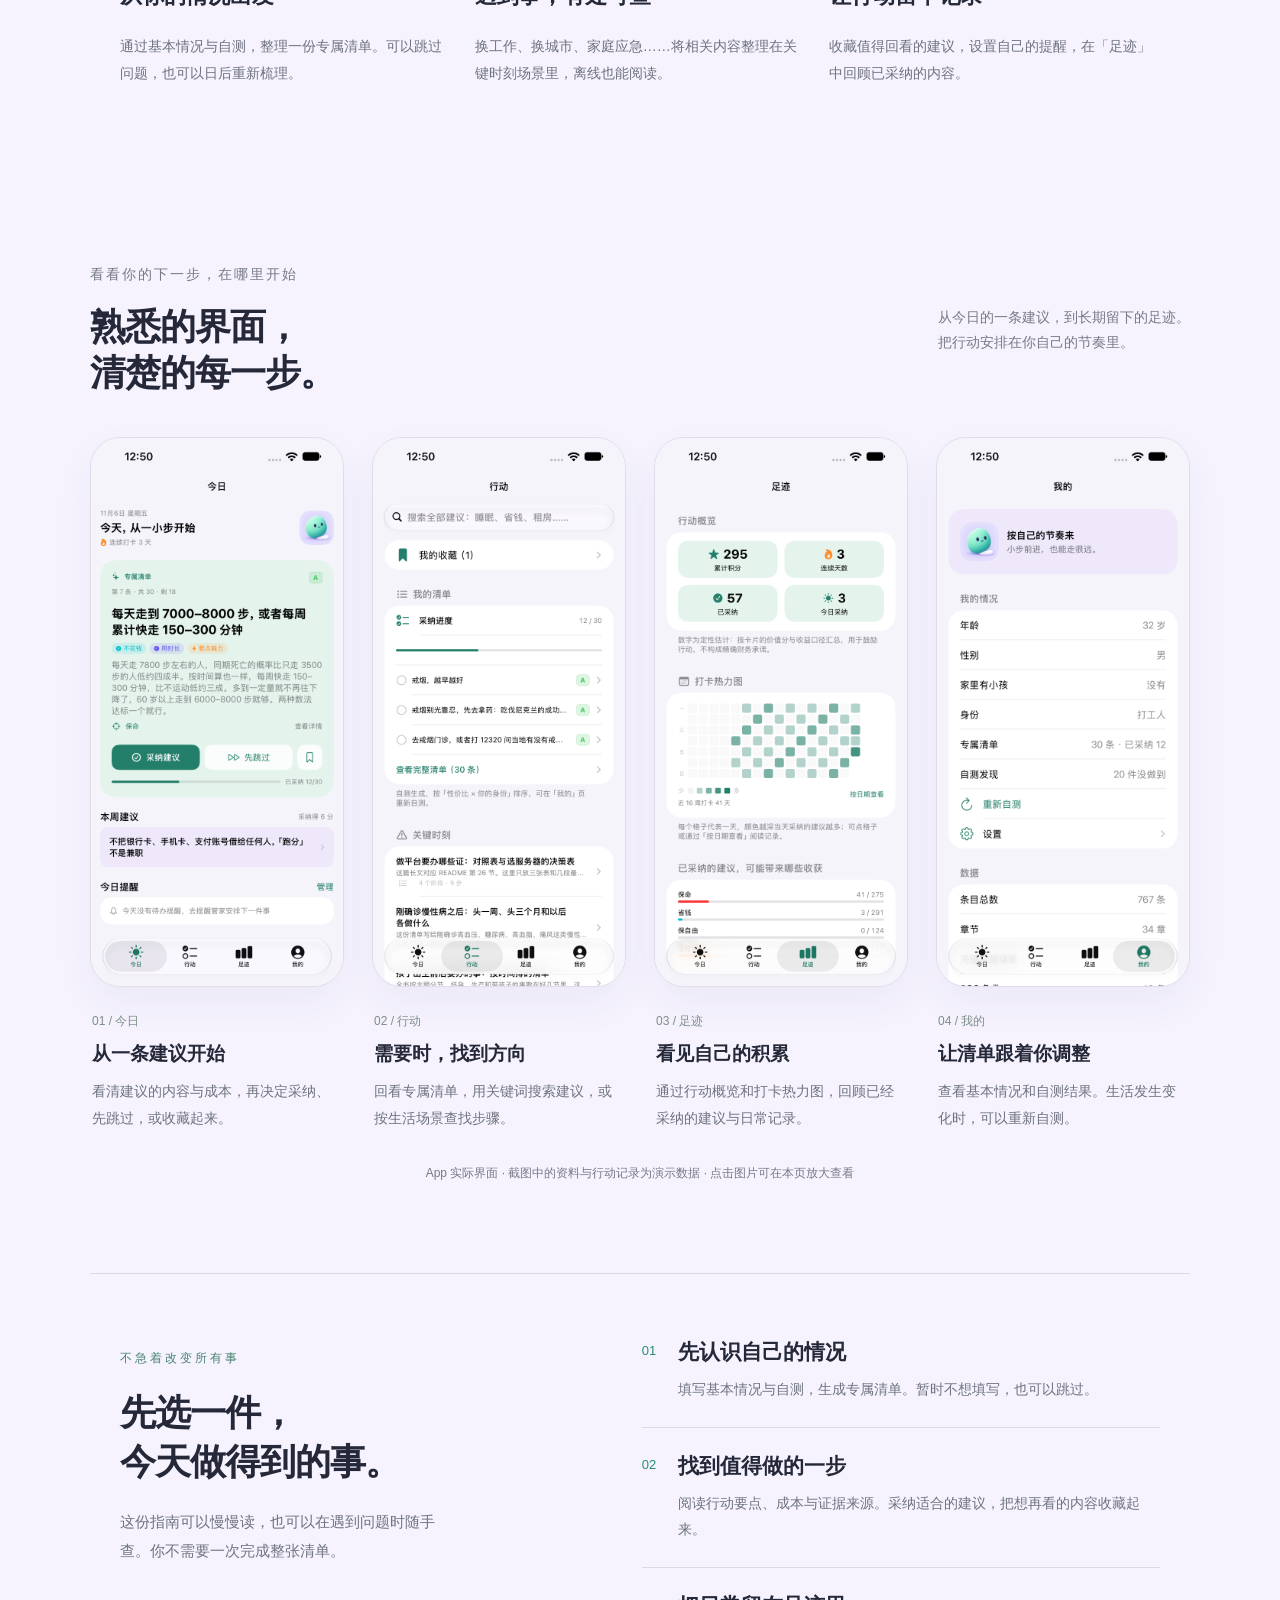
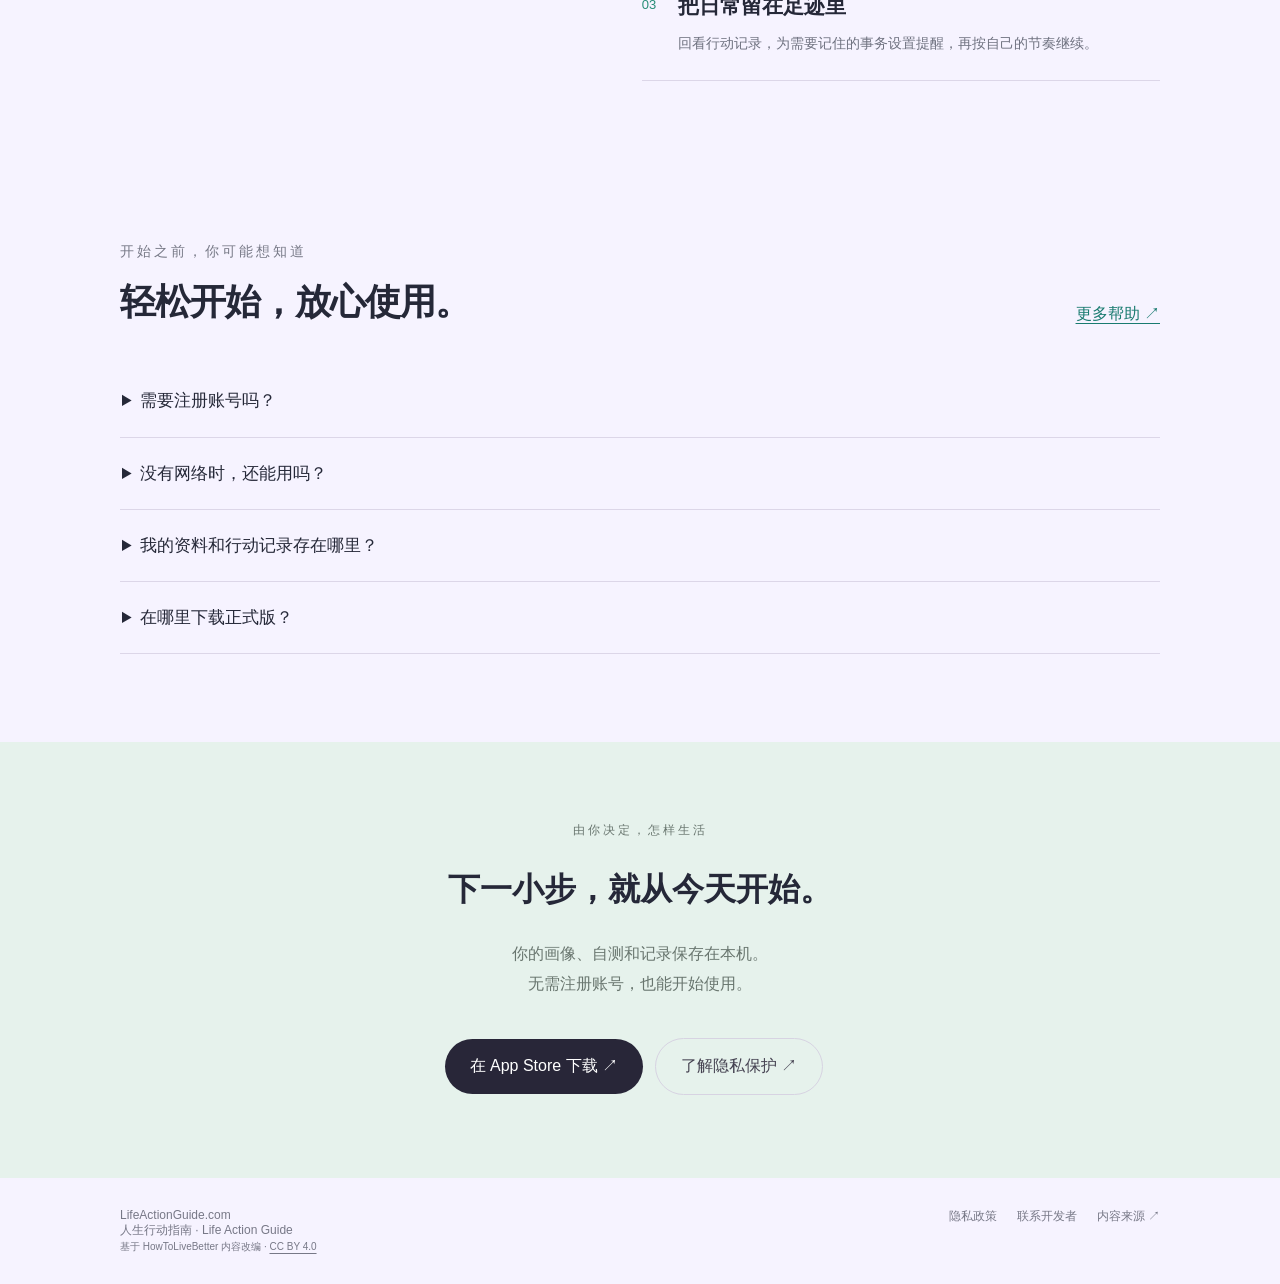
==== commit 46880d14: "Announce App Store availability in mainland China" ====
--- a/index.html
+++ b/index.html
@@ -1,10 +1,10 @@
-<!doctype html><html lang="zh-CN"><head><meta charset="utf-8"><meta name="viewport" content="width=device-width,initial-scale=1"><title>人生行动指南 · App Store 正式版</title><meta name="description" content="人生行动指南 1.0 已在 App Store 上架。每天从一条有依据的建议开始，用专属清单、行动记录和本地提醒，把建议变成行动。适用于 iPhone 和 iPad。"><meta property="og:type" content="website"><meta property="og:title" content="人生行动指南 1.0 · App Store 正式版"><meta property="og:description" content="把值得的建议，变成今天的一小步。免费获取 iPhone 和 iPad 版。"><meta property="og:image" content="https://lifeactionguide.com/logo.png"><meta property="og:url" content="https://lifeactionguide.com/"><link rel="icon" href="logo.png"><link rel="stylesheet" href="style.css"><link rel="stylesheet" href="home.css"></head><body class="warm"><nav class="home-nav"><a class="brand" href="index.html"><img src="logo.png" alt="人生行动指南 logo">人生行动指南</a><div class="links"><a href="#screenshots">界面预览</a><a href="#features">认识 App</a><a href="support.html">帮助与反馈 ↗</a><a class="nav-download" href="https://apps.apple.com/app/id6831459414" target="_blank" rel="noopener">App Store ↗</a></div></nav><main><section class="hero"><div><p class="eyebrow">LIFE ACTION GUIDE · 1.0 正式上线</p><h1>把值得的建议，<br>变成今天的<em>一小步。</em></h1><p class="intro">不用一下子改变人生。<br>从一条有依据、做得到的建议开始。</p><a class="cta" href="https://apps.apple.com/app/id6831459414" target="_blank" rel="noopener">在 App Store 下载 ↗</a><a class="cta secondary" href="#features">看看能做什么 ↓</a><p class="small">免费下载 · 支持 iPhone 和 iPad<br>核心功能离线可用 · 资料保存在本机<br>中国大陆 App Store 暂未开放</p></div><div class="art"><img class="mascot" src="logo.png" alt="薄荷绿色的微笑小伙伴"><div class="phone"><small>9:41</small><h3>今日</h3><p>把有依据的建议，变成今天的一步</p><div class="tile"><span class="label">今日卡片 · 示例界面</span><h3>给生活，<br>一个小小的开始。</h3><p>先找到一件值得做的事，<br>再用适合自己的节奏行动。</p><a class="phone-download" href="https://apps.apple.com/app/id6831459414" target="_blank" rel="noopener">在 App Store 下载 ↗</a></div><p>自测清单　/　提醒管家</p></div><div class="float f1"><b><span class="dot"></span>每一步，都有依据</b>建议附带来源，方便继续查阅</div><div class="float f2"><b>按自己的节奏来</b>采纳、收藏，也可以先跳过</div></div></section><section id="download" class="download-section" aria-labelledby="download-title">
+<!doctype html><html lang="zh-CN"><head><meta charset="utf-8"><meta name="viewport" content="width=device-width,initial-scale=1"><title>人生行动指南 · App Store 正式版</title><meta name="description" content="人生行动指南 1.0 已在中国大陆及海外 App Store 上架。每天从一条有依据的建议开始，用专属清单、行动记录和本地提醒，把建议变成行动。适用于 iPhone 和 iPad。"><meta property="og:type" content="website"><meta property="og:title" content="人生行动指南 1.0 · App Store 正式版"><meta property="og:description" content="把值得的建议，变成今天的一小步。中国大陆及海外 App Store 均可免费下载 iPhone 和 iPad 版。"><meta property="og:image" content="https://lifeactionguide.com/logo.png"><meta property="og:url" content="https://lifeactionguide.com/"><link rel="icon" href="logo.png"><link rel="stylesheet" href="style.css"><link rel="stylesheet" href="home.css"></head><body class="warm"><nav class="home-nav"><a class="brand" href="index.html"><img src="logo.png" alt="人生行动指南 logo">人生行动指南</a><div class="links"><a href="#screenshots">界面预览</a><a href="#features">认识 App</a><a href="support.html">帮助与反馈 ↗</a><a class="nav-download" href="https://apps.apple.com/app/id6831459414" target="_blank" rel="noopener">App Store ↗</a></div></nav><main><section class="hero"><div><p class="eyebrow">LIFE ACTION GUIDE · 1.0 正式上线</p><h1>把值得的建议，<br>变成今天的<em>一小步。</em></h1><p class="intro">不用一下子改变人生。<br>从一条有依据、做得到的建议开始。</p><a class="cta" href="https://apps.apple.com/app/id6831459414" target="_blank" rel="noopener">在 App Store 下载 ↗</a><a class="cta secondary" href="#features">看看能做什么 ↓</a><p class="small">免费下载 · 支持 iPhone 和 iPad<br>核心功能离线可用 · 资料保存在本机<br>中国大陆及海外 App Store 均已上线</p></div><div class="art"><img class="mascot" src="logo.png" alt="薄荷绿色的微笑小伙伴"><div class="phone"><small>9:41</small><h3>今日</h3><p>把有依据的建议，变成今天的一步</p><div class="tile"><span class="label">今日卡片 · 示例界面</span><h3>给生活，<br>一个小小的开始。</h3><p>先找到一件值得做的事，<br>再用适合自己的节奏行动。</p><a class="phone-download" href="https://apps.apple.com/app/id6831459414" target="_blank" rel="noopener">在 App Store 下载 ↗</a></div><p>自测清单　/　提醒管家</p></div><div class="float f1"><b><span class="dot"></span>每一步，都有依据</b>建议附带来源，方便继续查阅</div><div class="float f2"><b>按自己的节奏来</b>采纳、收藏，也可以先跳过</div></div></section><section id="download" class="download-section" aria-labelledby="download-title">
   <div class="download-copy">
     <p class="eyebrow">iOS 正式版 · 免费下载</p>
     <h2 id="download-title">把行动指南<br>装进口袋。</h2>
     <p>打开 App Store 获取 1.0 正式版。无需注册账号，安装后就能浏览建议、整理行动清单，按自己的节奏开始。</p>
     <a class="cta" href="https://apps.apple.com/app/id6831459414" target="_blank" rel="noopener">在 App Store 下载 ↗</a>
-    <p class="download-note">中国大陆 App Store 暂未开放。下载取决于 Apple 账户的商店地区。</p>
+    <p class="download-note">中国大陆及海外 App Store 均已上线，使用你的 Apple 账户即可下载。</p>
   </div>
   <div class="download-qr">
     <img src="assets/app-store-qr.png" width="370" height="370" alt="人生行动指南 App Store 下载二维码" loading="lazy">
@@ -25,5 +25,5 @@
   <div class="start-intro"><p class="eyebrow">不急着改变所有事</p><h2 id="start-title">先选一件，<br>今天做得到的事。</h2><p>这份指南可以慢慢读，也可以在遇到问题时随手查。你不需要一次完成整张清单。</p></div>
   <ol class="start-steps"><li><span>01</span><div><h3>先认识自己的情况</h3><p>填写基本情况与自测，生成专属清单。暂时不想填写，也可以跳过。</p></div></li><li><span>02</span><div><h3>找到值得做的一步</h3><p>阅读行动要点、成本与证据来源。采纳适合的建议，把想再看的内容收藏起来。</p></div></li><li><span>03</span><div><h3>把日常留在足迹里</h3><p>回看行动记录，为需要记住的事务设置提醒，再按自己的节奏继续。</p></div></li></ol>
 </section>
-<section class="home-faq" aria-labelledby="faq-title"><div class="heading"><div><p class="eyebrow">开始之前，你可能想知道</p><h2 id="faq-title">轻松开始，放心使用。</h2></div><a class="text-link" href="support.html">更多帮助 ↗</a></div><details><summary>需要注册账号吗？</summary><p>不需要。你可以直接阅读主要内容，基本情况与自测也可以跳过，之后再按需要填写。</p></details><details><summary>没有网络时，还能用吗？</summary><p>主要知识内容可以离线阅读。打开外部参考资料、官网或发送反馈邮件时，需要网络连接。</p></details><details><summary>我的资料和行动记录存在哪里？</summary><p>个人资料、自测答案和行动记录保存在设备本地。你可以在 App 设置中导出或恢复备份，也可以清除本机资料。<a class="text-link" href="privacy.html">了解隐私政策 ↗</a></p></details><details><summary>在哪里下载正式版？</summary><p>在支持的地区，可通过 <a class="text-link" href="https://apps.apple.com/app/id6831459414" target="_blank" rel="noopener">App Store ↗</a> 免费下载 iPhone 和 iPad 版。中国大陆 App Store 暂未开放。</p></details></section>
+<section class="home-faq" aria-labelledby="faq-title"><div class="heading"><div><p class="eyebrow">开始之前，你可能想知道</p><h2 id="faq-title">轻松开始，放心使用。</h2></div><a class="text-link" href="support.html">更多帮助 ↗</a></div><details><summary>需要注册账号吗？</summary><p>不需要。你可以直接阅读主要内容，基本情况与自测也可以跳过，之后再按需要填写。</p></details><details><summary>没有网络时，还能用吗？</summary><p>主要知识内容可以离线阅读。打开外部参考资料、官网或发送反馈邮件时，需要网络连接。</p></details><details><summary>我的资料和行动记录存在哪里？</summary><p>个人资料、自测答案和行动记录保存在设备本地。你可以在 App 设置中导出或恢复备份，也可以清除本机资料。<a class="text-link" href="privacy.html">了解隐私政策 ↗</a></p></details><details><summary>在哪里下载正式版？</summary><p>可通过 <a class="text-link" href="https://apps.apple.com/app/id6831459414" target="_blank" rel="noopener">App Store ↗</a> 免费下载 iPhone 和 iPad 版。中国大陆及海外 App Store 均已上线。</p></details></section>
 <section class="bottom"><p class="eyebrow">由你决定，怎样生活</p><h2>下一小步，就从今天开始。</h2><p>你的画像、自测和记录保存在本机。<br>无需注册账号，也能开始使用。</p><a class="cta" href="https://apps.apple.com/app/id6831459414" target="_blank" rel="noopener">在 App Store 下载 ↗</a><a class="cta secondary" href="privacy.html">了解隐私保护 ↗</a></section></main><footer><span>LifeActionGuide.com<br>人生行动指南 · Life Action Guide<br><small>基于 HowToLiveBetter 内容改编 · <a href="https://creativecommons.org/licenses/by/4.0/" target="_blank" rel="noopener">CC BY 4.0</a></small></span><div><a href="privacy.html">隐私政策</a><a href="support.html">联系开发者</a><a href="https://github.com/eternity4719/HowToLiveBetter" target="_blank" rel="noopener">内容来源 ↗</a></div></footer><dialog id="screenshot-viewer" class="screenshot-viewer" aria-labelledby="viewer-title"><header class="viewer-toolbar"><h2 id="viewer-title">App screenshot</h2><div class="viewer-controls"><button type="button" data-zoom="out" aria-label="缩小图片">−</button><output class="viewer-scale" aria-live="polite">100%</output><button type="button" data-zoom="in" aria-label="放大图片">+</button><button type="button" data-reset>复位</button><button type="button" data-close autofocus aria-label="关闭图片预览">关闭 ×</button></div></header><div class="viewer-stage"><img class="viewer-image" alt="" draggable="false"></div><p class="viewer-hint">滚轮或双指缩放 · 放大后拖动查看 · 双击图片切换缩放 · Esc 关闭</p></dialog><script src="screenshots.js" defer></script></body></html>
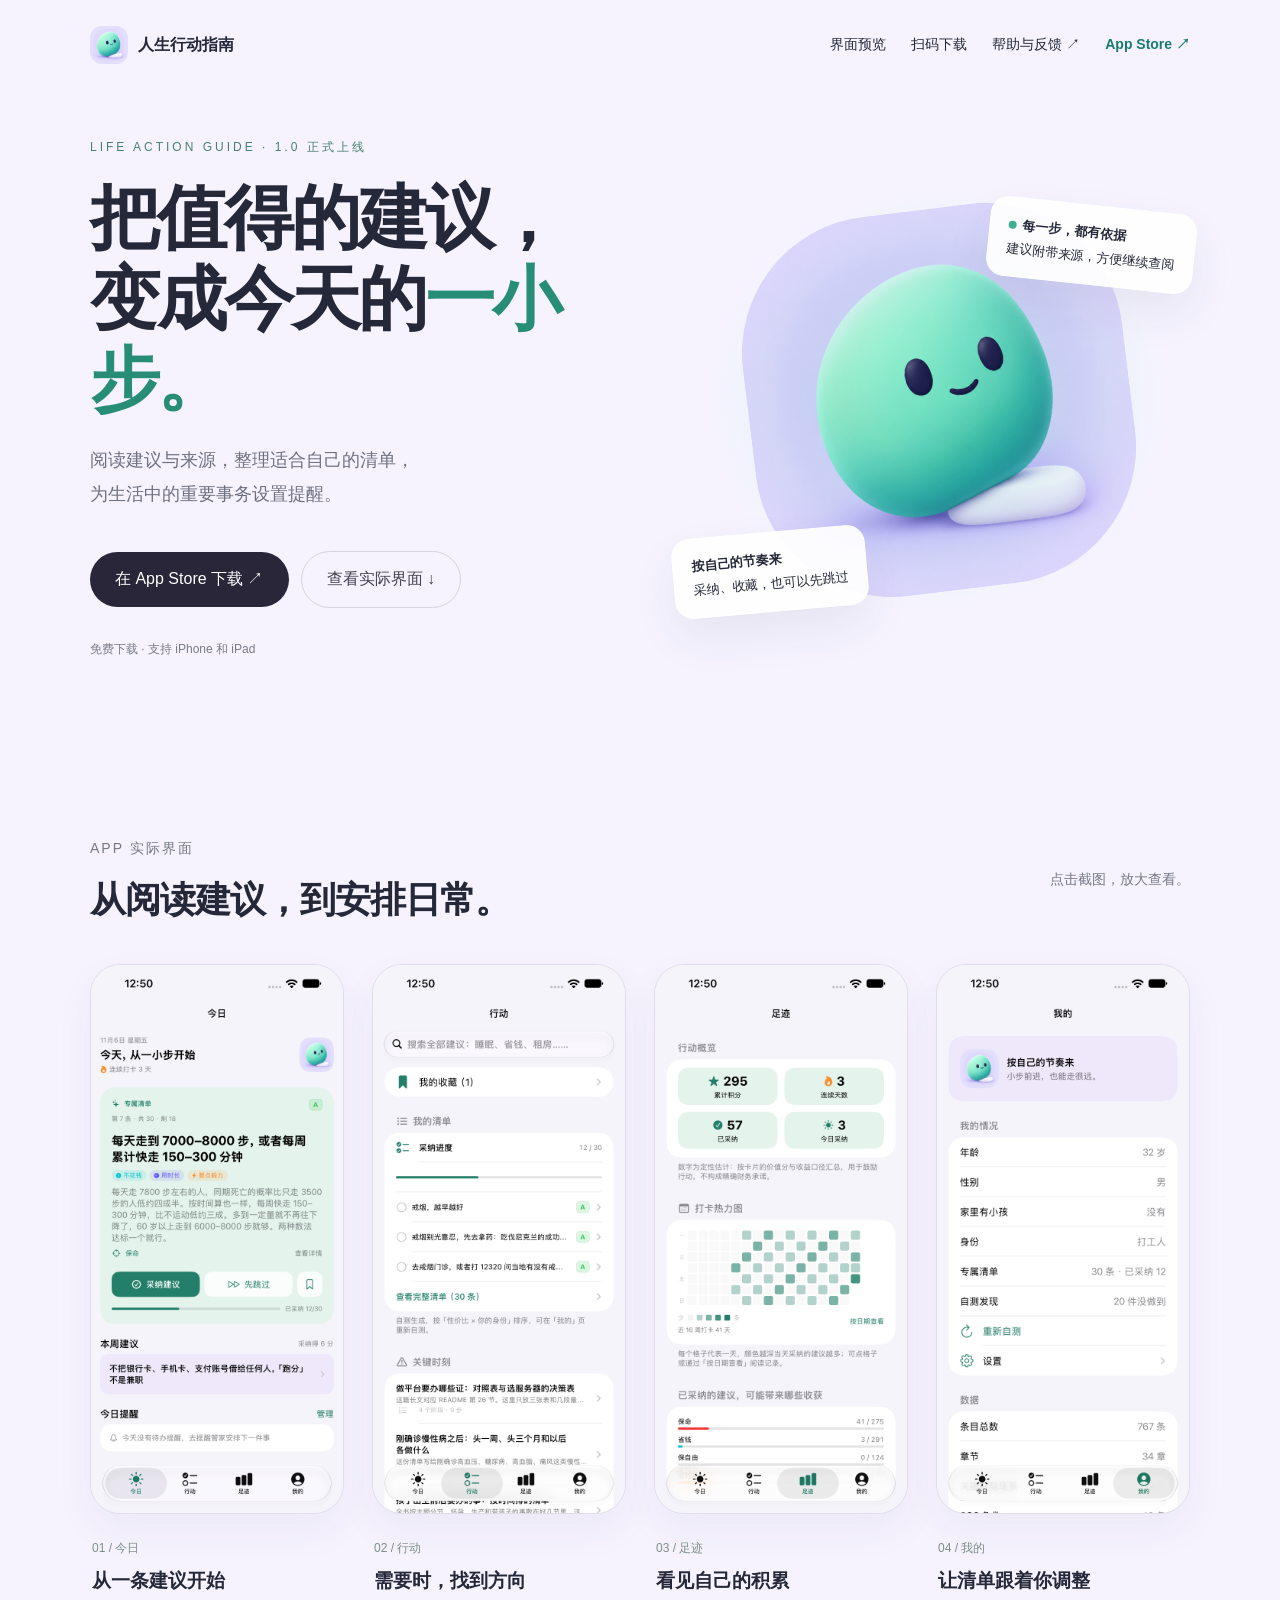
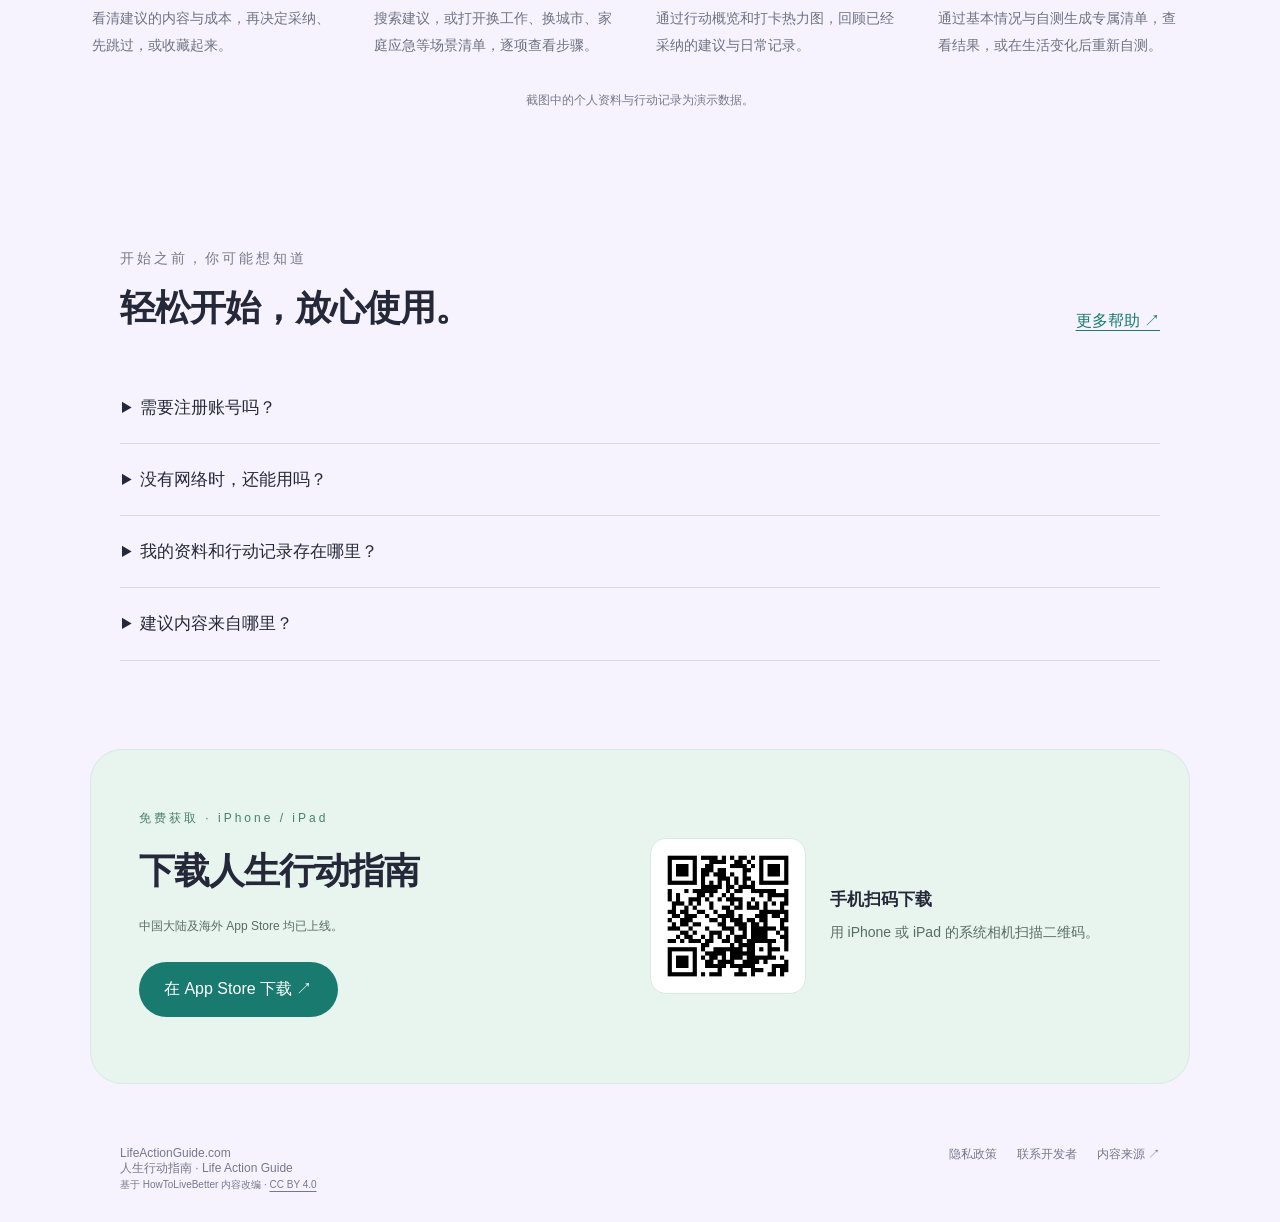
==== commit 26c8708f: "Remove repetitive homepage sections and consolidate download content" ====
--- a/index.html
+++ b/index.html
@@ -1,29 +1,23 @@
-<!doctype html><html lang="zh-CN"><head><meta charset="utf-8"><meta name="viewport" content="width=device-width,initial-scale=1"><title>人生行动指南 · App Store 正式版</title><meta name="description" content="人生行动指南 1.0 已在中国大陆及海外 App Store 上架。每天从一条有依据的建议开始，用专属清单、行动记录和本地提醒，把建议变成行动。适用于 iPhone 和 iPad。"><meta property="og:type" content="website"><meta property="og:title" content="人生行动指南 1.0 · App Store 正式版"><meta property="og:description" content="把值得的建议，变成今天的一小步。中国大陆及海外 App Store 均可免费下载 iPhone 和 iPad 版。"><meta property="og:image" content="https://lifeactionguide.com/logo.png"><meta property="og:url" content="https://lifeactionguide.com/"><link rel="icon" href="logo.png"><link rel="stylesheet" href="style.css"><link rel="stylesheet" href="home.css"></head><body class="warm"><nav class="home-nav"><a class="brand" href="index.html"><img src="logo.png" alt="人生行动指南 logo">人生行动指南</a><div class="links"><a href="#screenshots">界面预览</a><a href="#features">认识 App</a><a href="support.html">帮助与反馈 ↗</a><a class="nav-download" href="https://apps.apple.com/app/id6831459414" target="_blank" rel="noopener">App Store ↗</a></div></nav><main><section class="hero"><div><p class="eyebrow">LIFE ACTION GUIDE · 1.0 正式上线</p><h1>把值得的建议，<br>变成今天的<em>一小步。</em></h1><p class="intro">不用一下子改变人生。<br>从一条有依据、做得到的建议开始。</p><a class="cta" href="https://apps.apple.com/app/id6831459414" target="_blank" rel="noopener">在 App Store 下载 ↗</a><a class="cta secondary" href="#features">看看能做什么 ↓</a><p class="small">免费下载 · 支持 iPhone 和 iPad<br>核心功能离线可用 · 资料保存在本机<br>中国大陆及海外 App Store 均已上线</p></div><div class="art"><img class="mascot" src="logo.png" alt="薄荷绿色的微笑小伙伴"><div class="phone"><small>9:41</small><h3>今日</h3><p>把有依据的建议，变成今天的一步</p><div class="tile"><span class="label">今日卡片 · 示例界面</span><h3>给生活，<br>一个小小的开始。</h3><p>先找到一件值得做的事，<br>再用适合自己的节奏行动。</p><a class="phone-download" href="https://apps.apple.com/app/id6831459414" target="_blank" rel="noopener">在 App Store 下载 ↗</a></div><p>自测清单　/　提醒管家</p></div><div class="float f1"><b><span class="dot"></span>每一步，都有依据</b>建议附带来源，方便继续查阅</div><div class="float f2"><b>按自己的节奏来</b>采纳、收藏，也可以先跳过</div></div></section><section id="download" class="download-section" aria-labelledby="download-title">
+<!doctype html><html lang="zh-CN"><head><meta charset="utf-8"><meta name="viewport" content="width=device-width,initial-scale=1"><title>人生行动指南 · App Store 正式版</title><meta name="description" content="人生行动指南 1.0 已在中国大陆及海外 App Store 上架。每天从一条有依据的建议开始，用专属清单、行动记录和本地提醒，把建议变成行动。适用于 iPhone 和 iPad。"><meta property="og:type" content="website"><meta property="og:title" content="人生行动指南 1.0 · App Store 正式版"><meta property="og:description" content="把值得的建议，变成今天的一小步。中国大陆及海外 App Store 均可免费下载 iPhone 和 iPad 版。"><meta property="og:image" content="https://lifeactionguide.com/logo.png"><meta property="og:url" content="https://lifeactionguide.com/"><link rel="icon" href="logo.png"><link rel="stylesheet" href="style.css"><link rel="stylesheet" href="home.css"></head><body class="warm"><nav class="home-nav"><a class="brand" href="index.html"><img src="logo.png" alt="人生行动指南 logo">人生行动指南</a><div class="links"><a href="#screenshots">界面预览</a><a href="#download">扫码下载</a><a href="support.html">帮助与反馈 ↗</a><a class="nav-download" href="https://apps.apple.com/app/id6831459414" target="_blank" rel="noopener">App Store ↗</a></div></nav><main><section class="hero"><div><p class="eyebrow">LIFE ACTION GUIDE · 1.0 正式上线</p><h1>把值得的建议，<br>变成今天的<em>一小步。</em></h1><p class="intro">阅读建议与来源，整理适合自己的清单，<br>为生活中的重要事务设置提醒。</p><a class="cta" href="https://apps.apple.com/app/id6831459414" target="_blank" rel="noopener">在 App Store 下载 ↗</a><a class="cta secondary" href="#screenshots">查看实际界面 ↓</a><p class="small">免费下载 · 支持 iPhone 和 iPad</p></div><div class="art"><img class="mascot" src="logo.png" alt="薄荷绿色的微笑小伙伴"><div class="float f1"><b><span class="dot"></span>每一步，都有依据</b>建议附带来源，方便继续查阅</div><div class="float f2"><b>按自己的节奏来</b>采纳、收藏，也可以先跳过</div></div></section><section id="screenshots" class="screenshots" aria-labelledby="screenshots-title">
+  <div class="heading"><div><p class="eyebrow">APP 实际界面</p><h2 id="screenshots-title">从阅读建议，到安排日常。</h2></div><p>点击截图，放大查看。</p></div>
+  <div class="screen-grid">
+    <figure class="screen-item"><button type="button" class="screen-link" data-image="assets/screenshots/today.png" aria-haspopup="dialog" aria-label="查看今日页面完整截图"><img src="assets/screenshots/today.png" width="1320" height="2868" loading="lazy" decoding="async" alt="今日页面：建议卡片、成本标签，以及采纳、跳过和收藏按钮"></button><figcaption><span class="num">01 / 今日</span><h3>从一条建议开始</h3><p>看清建议的内容与成本，再决定采纳、先跳过，或收藏起来。</p></figcaption></figure>
+    <figure class="screen-item"><button type="button" class="screen-link" data-image="assets/screenshots/actions.png" aria-haspopup="dialog" aria-label="查看行动页面完整截图"><img src="assets/screenshots/actions.png" width="1320" height="2868" loading="lazy" decoding="async" alt="行动页面：专属清单、采纳进度、关键时刻场景和搜索入口"></button><figcaption><span class="num">02 / 行动</span><h3>需要时，找到方向</h3><p>搜索建议，或打开换工作、换城市、家庭应急等场景清单，逐项查看步骤。</p></figcaption></figure>
+    <figure class="screen-item"><button type="button" class="screen-link" data-image="assets/screenshots/footprints.png" aria-haspopup="dialog" aria-label="查看足迹页面完整截图"><img src="assets/screenshots/footprints.png" width="1320" height="2868" loading="lazy" decoding="async" alt="足迹页面：行动概览、连续天数和打卡热力图"></button><figcaption><span class="num">03 / 足迹</span><h3>看见自己的积累</h3><p>通过行动概览和打卡热力图，回顾已经采纳的建议与日常记录。</p></figcaption></figure>
+    <figure class="screen-item"><button type="button" class="screen-link" data-image="assets/screenshots/profile.png" aria-haspopup="dialog" aria-label="查看我的页面完整截图"><img src="assets/screenshots/profile.png" width="1320" height="2868" loading="lazy" decoding="async" alt="我的页面：个人情况、自测结果、重新自测和设置入口"></button><figcaption><span class="num">04 / 我的</span><h3>让清单跟着你调整</h3><p>通过基本情况与自测生成专属清单，查看结果，或在生活变化后重新自测。</p></figcaption></figure>
+  </div>
+  <p class="screen-note">截图中的个人资料与行动记录为演示数据。</p>
+</section>
+<section class="home-faq" aria-labelledby="faq-title"><div class="heading"><div><p class="eyebrow">开始之前，你可能想知道</p><h2 id="faq-title">轻松开始，放心使用。</h2></div><a class="text-link" href="support.html">更多帮助 ↗</a></div><details><summary>需要注册账号吗？</summary><p>不需要。你可以直接阅读主要内容，基本情况与自测也可以跳过，之后再按需要填写。</p></details><details><summary>没有网络时，还能用吗？</summary><p>主要知识内容可以离线阅读。打开外部参考资料、官网或发送反馈邮件时，需要网络连接。</p></details><details><summary>我的资料和行动记录存在哪里？</summary><p>个人资料、自测答案和行动记录保存在设备本地。你可以在 App 设置中导出或恢复备份，也可以清除本机资料。<a class="text-link" href="privacy.html">了解隐私政策 ↗</a></p></details><details><summary>建议内容来自哪里？</summary><p>内容改编自开源项目《高性价比人生指南》（HowToLiveBetter），依照 CC BY 4.0 许可使用。建议详情保留来源供你查阅。<a class="text-link" href="https://github.com/eternity4719/HowToLiveBetter" target="_blank" rel="noopener">查看原项目 ↗</a></p></details></section>
+<section id="download" class="download-section" aria-labelledby="download-title">
   <div class="download-copy">
-    <p class="eyebrow">iOS 正式版 · 免费下载</p>
-    <h2 id="download-title">把行动指南<br>装进口袋。</h2>
-    <p>打开 App Store 获取 1.0 正式版。无需注册账号，安装后就能浏览建议、整理行动清单，按自己的节奏开始。</p>
+    <p class="eyebrow">免费获取 · iPhone / iPad</p>
+    <h2 id="download-title">下载人生行动指南</h2>
+    <p class="download-note">中国大陆及海外 App Store 均已上线。</p>
     <a class="cta" href="https://apps.apple.com/app/id6831459414" target="_blank" rel="noopener">在 App Store 下载 ↗</a>
-    <p class="download-note">中国大陆及海外 App Store 均已上线，使用你的 Apple 账户即可下载。</p>
   </div>
   <div class="download-qr">
     <img src="assets/app-store-qr.png" width="370" height="370" alt="人生行动指南 App Store 下载二维码" loading="lazy">
-    <div><h3>用 iPhone 或 iPad 扫码</h3><p>打开系统相机，扫描二维码即可前往 App Store。</p></div>
+    <div><h3>手机扫码下载</h3><p>用 iPhone 或 iPad 的系统相机扫描二维码。</p></div>
   </div>
-</section>
-<section id="features" class="features"><div class="heading"><h2>少一点无从下手。<br>多一点清楚的行动。</h2><p>生活没有统一答案。<br>这是一份可以随身查阅的行动指南。</p></div><div class="grid"><article class="feature"><span class="num">01 / 认识自己</span><h3>从你的情况出发</h3><p>通过基本情况与自测，整理一份专属清单。可以跳过问题，也可以日后重新梳理。</p></article><article class="feature"><span class="num">02 / 应对生活</span><h3>遇到事，有处可查</h3><p>换工作、换城市、家庭应急……将相关内容整理在关键时刻场景里，离线也能阅读。</p></article><article class="feature"><span class="num">03 / 慢慢积累</span><h3>让行动留下记录</h3><p>收藏值得回看的建议，设置自己的提醒，在「足迹」中回顾已采纳的内容。</p></article></div></section><section id="screenshots" class="screenshots" aria-labelledby="screenshots-title">
-  <div class="heading"><div><p class="eyebrow">看看你的下一步，在哪里开始</p><h2 id="screenshots-title">熟悉的界面，<br>清楚的每一步。</h2></div><p>从今日的一条建议，到长期留下的足迹。<br>把行动安排在你自己的节奏里。</p></div>
-  <div class="screen-grid">
-    <figure class="screen-item"><button type="button" class="screen-link" data-image="assets/screenshots/today.png" aria-haspopup="dialog" aria-label="查看今日页面完整截图"><img src="assets/screenshots/today.png" width="1320" height="2868" loading="lazy" decoding="async" alt="今日页面：建议卡片、成本标签，以及采纳、跳过和收藏按钮"></button><figcaption><span class="num">01 / 今日</span><h3>从一条建议开始</h3><p>看清建议的内容与成本，再决定采纳、先跳过，或收藏起来。</p></figcaption></figure>
-    <figure class="screen-item"><button type="button" class="screen-link" data-image="assets/screenshots/actions.png" aria-haspopup="dialog" aria-label="查看行动页面完整截图"><img src="assets/screenshots/actions.png" width="1320" height="2868" loading="lazy" decoding="async" alt="行动页面：专属清单、采纳进度、关键时刻场景和搜索入口"></button><figcaption><span class="num">02 / 行动</span><h3>需要时，找到方向</h3><p>回看专属清单，用关键词搜索建议，或按生活场景查找步骤。</p></figcaption></figure>
-    <figure class="screen-item"><button type="button" class="screen-link" data-image="assets/screenshots/footprints.png" aria-haspopup="dialog" aria-label="查看足迹页面完整截图"><img src="assets/screenshots/footprints.png" width="1320" height="2868" loading="lazy" decoding="async" alt="足迹页面：行动概览、连续天数和打卡热力图"></button><figcaption><span class="num">03 / 足迹</span><h3>看见自己的积累</h3><p>通过行动概览和打卡热力图，回顾已经采纳的建议与日常记录。</p></figcaption></figure>
-    <figure class="screen-item"><button type="button" class="screen-link" data-image="assets/screenshots/profile.png" aria-haspopup="dialog" aria-label="查看我的页面完整截图"><img src="assets/screenshots/profile.png" width="1320" height="2868" loading="lazy" decoding="async" alt="我的页面：个人情况、自测结果、重新自测和设置入口"></button><figcaption><span class="num">04 / 我的</span><h3>让清单跟着你调整</h3><p>查看基本情况和自测结果。生活发生变化时，可以重新自测。</p></figcaption></figure>
-  </div>
-  <p class="screen-note">App 实际界面 · 截图中的资料与行动记录为演示数据 · 点击图片可在本页放大查看</p>
-</section>
-<section class="getting-started" aria-labelledby="start-title">
-  <div class="start-intro"><p class="eyebrow">不急着改变所有事</p><h2 id="start-title">先选一件，<br>今天做得到的事。</h2><p>这份指南可以慢慢读，也可以在遇到问题时随手查。你不需要一次完成整张清单。</p></div>
-  <ol class="start-steps"><li><span>01</span><div><h3>先认识自己的情况</h3><p>填写基本情况与自测，生成专属清单。暂时不想填写，也可以跳过。</p></div></li><li><span>02</span><div><h3>找到值得做的一步</h3><p>阅读行动要点、成本与证据来源。采纳适合的建议，把想再看的内容收藏起来。</p></div></li><li><span>03</span><div><h3>把日常留在足迹里</h3><p>回看行动记录，为需要记住的事务设置提醒，再按自己的节奏继续。</p></div></li></ol>
-</section>
-<section class="home-faq" aria-labelledby="faq-title"><div class="heading"><div><p class="eyebrow">开始之前，你可能想知道</p><h2 id="faq-title">轻松开始，放心使用。</h2></div><a class="text-link" href="support.html">更多帮助 ↗</a></div><details><summary>需要注册账号吗？</summary><p>不需要。你可以直接阅读主要内容，基本情况与自测也可以跳过，之后再按需要填写。</p></details><details><summary>没有网络时，还能用吗？</summary><p>主要知识内容可以离线阅读。打开外部参考资料、官网或发送反馈邮件时，需要网络连接。</p></details><details><summary>我的资料和行动记录存在哪里？</summary><p>个人资料、自测答案和行动记录保存在设备本地。你可以在 App 设置中导出或恢复备份，也可以清除本机资料。<a class="text-link" href="privacy.html">了解隐私政策 ↗</a></p></details><details><summary>在哪里下载正式版？</summary><p>可通过 <a class="text-link" href="https://apps.apple.com/app/id6831459414" target="_blank" rel="noopener">App Store ↗</a> 免费下载 iPhone 和 iPad 版。中国大陆及海外 App Store 均已上线。</p></details></section>
-<section class="bottom"><p class="eyebrow">由你决定，怎样生活</p><h2>下一小步，就从今天开始。</h2><p>你的画像、自测和记录保存在本机。<br>无需注册账号，也能开始使用。</p><a class="cta" href="https://apps.apple.com/app/id6831459414" target="_blank" rel="noopener">在 App Store 下载 ↗</a><a class="cta secondary" href="privacy.html">了解隐私保护 ↗</a></section></main><footer><span>LifeActionGuide.com<br>人生行动指南 · Life Action Guide<br><small>基于 HowToLiveBetter 内容改编 · <a href="https://creativecommons.org/licenses/by/4.0/" target="_blank" rel="noopener">CC BY 4.0</a></small></span><div><a href="privacy.html">隐私政策</a><a href="support.html">联系开发者</a><a href="https://github.com/eternity4719/HowToLiveBetter" target="_blank" rel="noopener">内容来源 ↗</a></div></footer><dialog id="screenshot-viewer" class="screenshot-viewer" aria-labelledby="viewer-title"><header class="viewer-toolbar"><h2 id="viewer-title">App screenshot</h2><div class="viewer-controls"><button type="button" data-zoom="out" aria-label="缩小图片">−</button><output class="viewer-scale" aria-live="polite">100%</output><button type="button" data-zoom="in" aria-label="放大图片">+</button><button type="button" data-reset>复位</button><button type="button" data-close autofocus aria-label="关闭图片预览">关闭 ×</button></div></header><div class="viewer-stage"><img class="viewer-image" alt="" draggable="false"></div><p class="viewer-hint">滚轮或双指缩放 · 放大后拖动查看 · 双击图片切换缩放 · Esc 关闭</p></dialog><script src="screenshots.js" defer></script></body></html>+</section></main><footer><span>LifeActionGuide.com<br>人生行动指南 · Life Action Guide<br><small>基于 HowToLiveBetter 内容改编 · <a href="https://creativecommons.org/licenses/by/4.0/" target="_blank" rel="noopener">CC BY 4.0</a></small></span><div><a href="privacy.html">隐私政策</a><a href="support.html">联系开发者</a><a href="https://github.com/eternity4719/HowToLiveBetter" target="_blank" rel="noopener">内容来源 ↗</a></div></footer><dialog id="screenshot-viewer" class="screenshot-viewer" aria-labelledby="viewer-title"><header class="viewer-toolbar"><h2 id="viewer-title">App screenshot</h2><div class="viewer-controls"><button type="button" data-zoom="out" aria-label="缩小图片">−</button><output class="viewer-scale" aria-live="polite">100%</output><button type="button" data-zoom="in" aria-label="放大图片">+</button><button type="button" data-reset>复位</button><button type="button" data-close autofocus aria-label="关闭图片预览">关闭 ×</button></div></header><div class="viewer-stage"><img class="viewer-image" alt="" draggable="false"></div><p class="viewer-hint">滚轮或双指缩放 · 放大后拖动查看 · 双击图片切换缩放 · Esc 关闭</p></dialog><script src="screenshots.js" defer></script></body></html>
--- a/home.css
+++ b/home.css
@@ -1,6 +1,6 @@
 .screenshots{max-width:1160px;margin:0 auto;padding:48px 30px 88px;scroll-margin-top:24px}
 .nav-download{color:#197b70;font-weight:600;white-space:nowrap}
-.small{line-height:1.9}.phone-download{display:block;padding:11px;background:#2a8e79;color:white;border-radius:9px;text-align:center;font-size:12px}
+.small{line-height:1.9}
 .download-section{max-width:1100px;margin:0 auto 32px;padding:48px;display:grid;grid-template-columns:1fr 1.1fr;gap:64px;background:#e8f4ee;border:1px solid #d9e9e1;border-radius:32px;scroll-margin-top:24px}
 .download-copy h2{font-size:36px;line-height:1.35;letter-spacing:-1px;margin:20px 0}.download-copy>p:not(.eyebrow){font-size:15px;line-height:1.9;color:#596d65}.download-copy .cta{background:#197b70;margin-top:12px}.download-copy .download-note{font-size:12px!important;margin-top:0}
 .download-qr{display:flex;align-items:center;align-self:center;gap:24px}.download-qr img{width:156px;height:156px;background:white;border:1px solid #d9e9e1;border-radius:16px;flex-shrink:0}.download-qr h3{font-size:17px;line-height:1.5;margin:0 0 8px}.download-qr p{font-size:14px;line-height:1.8;color:#596d65;margin:0}
@@ -11,10 +11,9 @@
 .screen-item{margin:0;min-width:0}.screen-link{display:block;border:1px solid #e1dceb;border-radius:30px;overflow:hidden;background:#f7f4fc;box-shadow:0 16px 40px #34214d0d;transition:transform .2s ease,box-shadow .2s ease}
 .screen-link:hover{transform:translateY(-5px);box-shadow:0 22px 45px #34214d18}
 .screen-link img{display:block;width:100%;height:auto}.screen-item figcaption{padding:24px 2px 0}.screen-item h3{font-size:19px;font-weight:600;line-height:1.5;margin:10px 0}.screen-item p{font-size:14px;color:#6f7280;line-height:1.9;margin:0}.screen-note{font-size:12px;color:#777987;text-align:center;line-height:1.8;margin:32px 0 0}
-.getting-started{max-width:1100px;margin:0 auto 40px;padding:64px 30px 72px;display:grid;grid-template-columns:1fr 1.2fr;gap:90px;border-top:1px solid #dcd6e8}.start-intro h2{font-size:36px;letter-spacing:-1px;line-height:1.35;margin:22px 0}.start-intro>p:last-child{font-size:15px;line-height:1.9;color:#6f7280;max-width:340px}.start-steps{list-style:none;padding:0;margin:0}.start-steps li{display:flex;gap:22px;padding:24px 0;border-bottom:1px solid #dcd6e8}.start-steps li:first-child{padding-top:0}.start-steps li>span{font-size:13px;color:#278d77;padding-top:5px;font-variant-numeric:tabular-nums}.start-steps h3{font-size:21px;font-weight:600;margin:0 0 10px}.start-steps p{font-size:14px;line-height:1.9;color:#6f7280;margin:0}
 .home-faq{max-width:1100px;margin:auto;padding:32px 30px 88px}.text-link{color:#197b70;text-decoration:underline;text-underline-offset:4px}.home-faq details{border-bottom:1px solid #dcd6e8;padding:0 2px}.home-faq summary{cursor:pointer;font-size:17px;font-weight:500;padding:22px 0;line-height:1.6}.home-faq details p{max-width:780px;font-size:15px;line-height:1.9;color:#6f7280;margin:0 0 24px}.home-faq details p a{white-space:nowrap}.home-faq summary:focus-visible{outline:3px solid #278d77;outline-offset:4px}
-@media(max-width:1000px){.screen-grid{grid-template-columns:repeat(2,minmax(0,1fr));gap:40px 32px;max-width:690px;margin:auto}.screen-link{max-width:280px;margin:auto}.screen-item figcaption{max-width:280px;margin:auto}.getting-started{gap:40px}.home-nav .links{gap:18px}}
-@media(max-width:700px){.home-nav .brand{font-size:14px}.home-nav .links{font-size:12px;gap:16px}.screenshots{padding:40px 20px 56px}.screenshots .heading p br{display:none}.screen-grid{gap:36px 20px}.screen-link{border-radius:23px}.screen-item figcaption{padding-top:20px}.screen-item h3{font-size:18px}.screen-item p{font-size:13px}.getting-started{grid-template-columns:1fr;padding:40px 20px 48px;margin:0 20px 20px;gap:24px}.start-intro h2{font-size:29px}.start-intro>p:last-child{max-width:none}.start-steps li{gap:18px}.start-steps h3{font-size:19px}.home-faq{padding:30px 20px 56px}.home-faq summary{font-size:16px}.home-faq .heading .text-link{display:inline-block;margin-top:22px}}
+@media(max-width:1000px){.screen-grid{grid-template-columns:repeat(2,minmax(0,1fr));gap:40px 32px;max-width:690px;margin:auto}.screen-link{max-width:280px;margin:auto}.screen-item figcaption{max-width:280px;margin:auto}.home-nav .links{gap:18px}}
+@media(max-width:700px){.home-nav .brand{font-size:14px}.home-nav .links{font-size:12px;gap:16px}.screenshots{padding:40px 20px 56px}.screenshots .heading p br{display:none}.screen-grid{gap:36px 20px}.screen-link{border-radius:23px}.screen-item figcaption{padding-top:20px}.screen-item h3{font-size:18px}.screen-item p{font-size:13px}.home-faq{padding:30px 20px 56px}.home-faq summary{font-size:16px}.home-faq .heading .text-link{display:inline-block;margin-top:22px}}
 @media(max-width:480px){.screen-grid{grid-template-columns:1fr;gap:40px}.screen-link,.screen-item figcaption{max-width:270px}.screen-item h3{font-size:21px}.screen-item p{font-size:14px}.screen-note{text-align:left;max-width:270px;margin:28px auto 0}}
 @media(prefers-reduced-motion:reduce){.screen-link{transition:none}.screen-link:hover{transform:none}}
 @media(max-width:700px){.home-nav .links a:first-child{display:inline}.home-nav .links a:nth-child(2){display:none}}
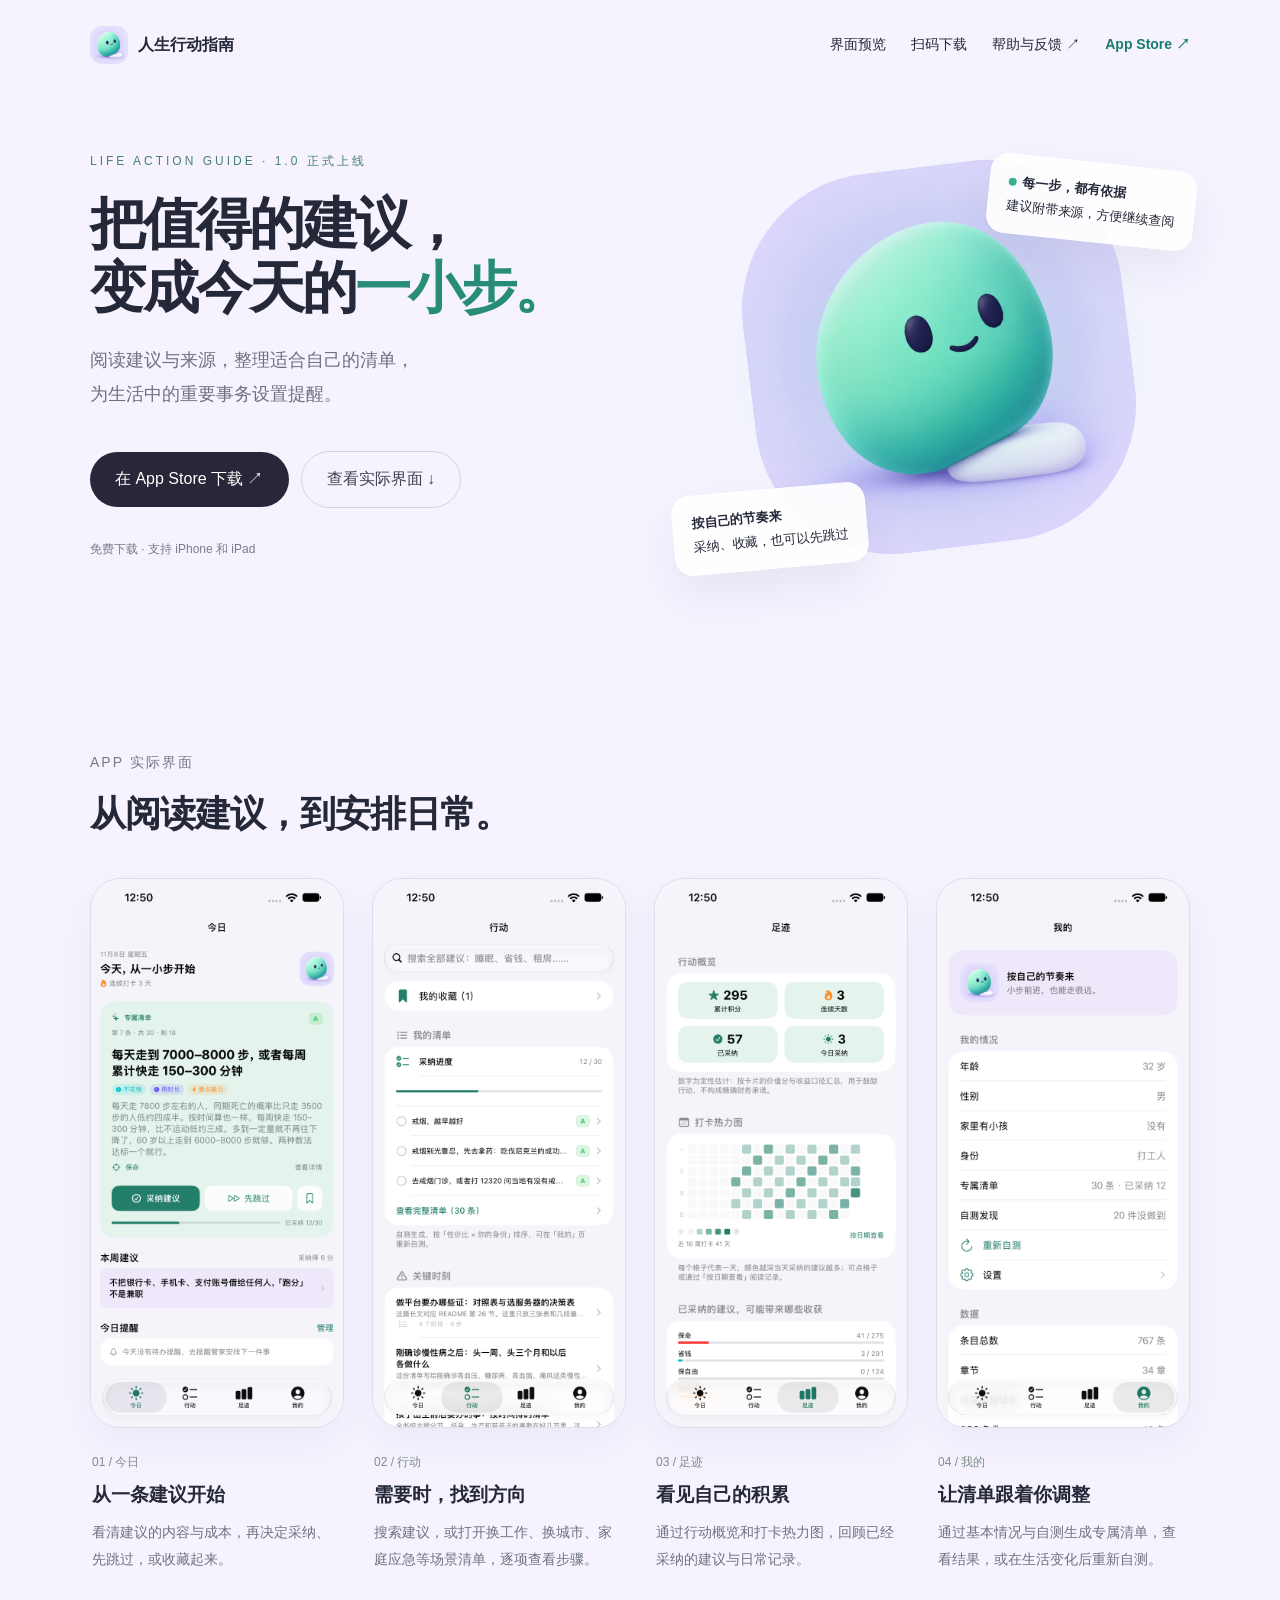
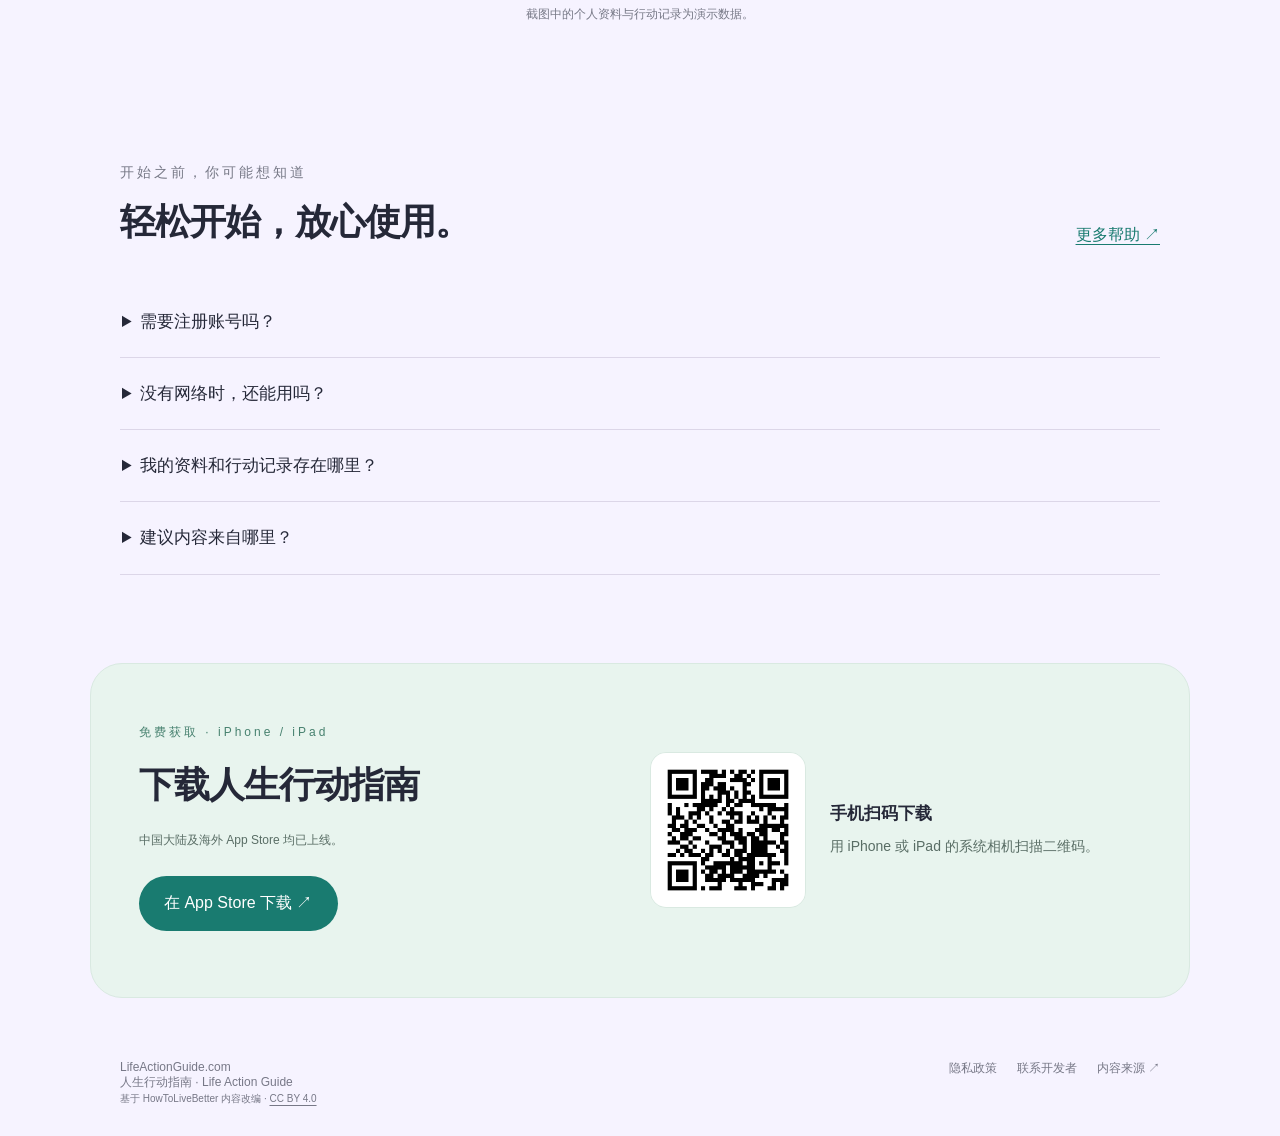
==== commit ed456982: "Simplify screenshot interaction and keep headline on one line" ====
--- a/index.html
+++ b/index.html
@@ -1,10 +1,10 @@
-<!doctype html><html lang="zh-CN"><head><meta charset="utf-8"><meta name="viewport" content="width=device-width,initial-scale=1"><title>人生行动指南 · App Store 正式版</title><meta name="description" content="人生行动指南 1.0 已在中国大陆及海外 App Store 上架。每天从一条有依据的建议开始，用专属清单、行动记录和本地提醒，把建议变成行动。适用于 iPhone 和 iPad。"><meta property="og:type" content="website"><meta property="og:title" content="人生行动指南 1.0 · App Store 正式版"><meta property="og:description" content="把值得的建议，变成今天的一小步。中国大陆及海外 App Store 均可免费下载 iPhone 和 iPad 版。"><meta property="og:image" content="https://lifeactionguide.com/logo.png"><meta property="og:url" content="https://lifeactionguide.com/"><link rel="icon" href="logo.png"><link rel="stylesheet" href="style.css"><link rel="stylesheet" href="home.css"></head><body class="warm"><nav class="home-nav"><a class="brand" href="index.html"><img src="logo.png" alt="人生行动指南 logo">人生行动指南</a><div class="links"><a href="#screenshots">界面预览</a><a href="#download">扫码下载</a><a href="support.html">帮助与反馈 ↗</a><a class="nav-download" href="https://apps.apple.com/app/id6831459414" target="_blank" rel="noopener">App Store ↗</a></div></nav><main><section class="hero"><div><p class="eyebrow">LIFE ACTION GUIDE · 1.0 正式上线</p><h1>把值得的建议，<br>变成今天的<em>一小步。</em></h1><p class="intro">阅读建议与来源，整理适合自己的清单，<br>为生活中的重要事务设置提醒。</p><a class="cta" href="https://apps.apple.com/app/id6831459414" target="_blank" rel="noopener">在 App Store 下载 ↗</a><a class="cta secondary" href="#screenshots">查看实际界面 ↓</a><p class="small">免费下载 · 支持 iPhone 和 iPad</p></div><div class="art"><img class="mascot" src="logo.png" alt="薄荷绿色的微笑小伙伴"><div class="float f1"><b><span class="dot"></span>每一步，都有依据</b>建议附带来源，方便继续查阅</div><div class="float f2"><b>按自己的节奏来</b>采纳、收藏，也可以先跳过</div></div></section><section id="screenshots" class="screenshots" aria-labelledby="screenshots-title">
-  <div class="heading"><div><p class="eyebrow">APP 实际界面</p><h2 id="screenshots-title">从阅读建议，到安排日常。</h2></div><p>点击截图，放大查看。</p></div>
+<!doctype html><html lang="zh-CN"><head><meta charset="utf-8"><meta name="viewport" content="width=device-width,initial-scale=1"><title>人生行动指南 · App Store 正式版</title><meta name="description" content="人生行动指南 1.0 已在中国大陆及海外 App Store 上架。每天从一条有依据的建议开始，用专属清单、行动记录和本地提醒，把建议变成行动。适用于 iPhone 和 iPad。"><meta property="og:type" content="website"><meta property="og:title" content="人生行动指南 1.0 · App Store 正式版"><meta property="og:description" content="把值得的建议，变成今天的一小步。中国大陆及海外 App Store 均可免费下载 iPhone 和 iPad 版。"><meta property="og:image" content="https://lifeactionguide.com/logo.png"><meta property="og:url" content="https://lifeactionguide.com/"><link rel="icon" href="logo.png"><link rel="stylesheet" href="style.css"><link rel="stylesheet" href="home.css"></head><body class="warm"><nav class="home-nav"><a class="brand" href="index.html"><img src="logo.png" alt="人生行动指南 logo">人生行动指南</a><div class="links"><a href="#screenshots">界面预览</a><a href="#download">扫码下载</a><a href="support.html">帮助与反馈 ↗</a><a class="nav-download" href="https://apps.apple.com/app/id6831459414" target="_blank" rel="noopener">App Store ↗</a></div></nav><main><section class="hero"><div><p class="eyebrow">LIFE ACTION GUIDE · 1.0 正式上线</p><h1>把值得的建议，<br><span class="hero-title-line">变成今天的<em>一小步。</em></span></h1><p class="intro">阅读建议与来源，整理适合自己的清单，<br>为生活中的重要事务设置提醒。</p><a class="cta" href="https://apps.apple.com/app/id6831459414" target="_blank" rel="noopener">在 App Store 下载 ↗</a><a class="cta secondary" href="#screenshots">查看实际界面 ↓</a><p class="small">免费下载 · 支持 iPhone 和 iPad</p></div><div class="art"><img class="mascot" src="logo.png" alt="薄荷绿色的微笑小伙伴"><div class="float f1"><b><span class="dot"></span>每一步，都有依据</b>建议附带来源，方便继续查阅</div><div class="float f2"><b>按自己的节奏来</b>采纳、收藏，也可以先跳过</div></div></section><section id="screenshots" class="screenshots" aria-labelledby="screenshots-title">
+  <div class="heading"><div><p class="eyebrow">APP 实际界面</p><h2 id="screenshots-title">从阅读建议，到安排日常。</h2></div></div>
   <div class="screen-grid">
-    <figure class="screen-item"><button type="button" class="screen-link" data-image="assets/screenshots/today.png" aria-haspopup="dialog" aria-label="查看今日页面完整截图"><img src="assets/screenshots/today.png" width="1320" height="2868" loading="lazy" decoding="async" alt="今日页面：建议卡片、成本标签，以及采纳、跳过和收藏按钮"></button><figcaption><span class="num">01 / 今日</span><h3>从一条建议开始</h3><p>看清建议的内容与成本，再决定采纳、先跳过，或收藏起来。</p></figcaption></figure>
-    <figure class="screen-item"><button type="button" class="screen-link" data-image="assets/screenshots/actions.png" aria-haspopup="dialog" aria-label="查看行动页面完整截图"><img src="assets/screenshots/actions.png" width="1320" height="2868" loading="lazy" decoding="async" alt="行动页面：专属清单、采纳进度、关键时刻场景和搜索入口"></button><figcaption><span class="num">02 / 行动</span><h3>需要时，找到方向</h3><p>搜索建议，或打开换工作、换城市、家庭应急等场景清单，逐项查看步骤。</p></figcaption></figure>
-    <figure class="screen-item"><button type="button" class="screen-link" data-image="assets/screenshots/footprints.png" aria-haspopup="dialog" aria-label="查看足迹页面完整截图"><img src="assets/screenshots/footprints.png" width="1320" height="2868" loading="lazy" decoding="async" alt="足迹页面：行动概览、连续天数和打卡热力图"></button><figcaption><span class="num">03 / 足迹</span><h3>看见自己的积累</h3><p>通过行动概览和打卡热力图，回顾已经采纳的建议与日常记录。</p></figcaption></figure>
-    <figure class="screen-item"><button type="button" class="screen-link" data-image="assets/screenshots/profile.png" aria-haspopup="dialog" aria-label="查看我的页面完整截图"><img src="assets/screenshots/profile.png" width="1320" height="2868" loading="lazy" decoding="async" alt="我的页面：个人情况、自测结果、重新自测和设置入口"></button><figcaption><span class="num">04 / 我的</span><h3>让清单跟着你调整</h3><p>通过基本情况与自测生成专属清单，查看结果，或在生活变化后重新自测。</p></figcaption></figure>
+    <figure class="screen-item"><div class="screen-preview"><img src="assets/screenshots/today.png" width="1320" height="2868" loading="lazy" decoding="async" alt="今日页面：建议卡片、成本标签，以及采纳、跳过和收藏按钮"></div><figcaption><span class="num">01 / 今日</span><h3>从一条建议开始</h3><p>看清建议的内容与成本，再决定采纳、先跳过，或收藏起来。</p></figcaption></figure>
+    <figure class="screen-item"><div class="screen-preview"><img src="assets/screenshots/actions.png" width="1320" height="2868" loading="lazy" decoding="async" alt="行动页面：专属清单、采纳进度、关键时刻场景和搜索入口"></div><figcaption><span class="num">02 / 行动</span><h3>需要时，找到方向</h3><p>搜索建议，或打开换工作、换城市、家庭应急等场景清单，逐项查看步骤。</p></figcaption></figure>
+    <figure class="screen-item"><div class="screen-preview"><img src="assets/screenshots/footprints.png" width="1320" height="2868" loading="lazy" decoding="async" alt="足迹页面：行动概览、连续天数和打卡热力图"></div><figcaption><span class="num">03 / 足迹</span><h3>看见自己的积累</h3><p>通过行动概览和打卡热力图，回顾已经采纳的建议与日常记录。</p></figcaption></figure>
+    <figure class="screen-item"><div class="screen-preview"><img src="assets/screenshots/profile.png" width="1320" height="2868" loading="lazy" decoding="async" alt="我的页面：个人情况、自测结果、重新自测和设置入口"></div><figcaption><span class="num">04 / 我的</span><h3>让清单跟着你调整</h3><p>通过基本情况与自测生成专属清单，查看结果，或在生活变化后重新自测。</p></figcaption></figure>
   </div>
   <p class="screen-note">截图中的个人资料与行动记录为演示数据。</p>
 </section>
@@ -20,4 +20,4 @@
     <img src="assets/app-store-qr.png" width="370" height="370" alt="人生行动指南 App Store 下载二维码" loading="lazy">
     <div><h3>手机扫码下载</h3><p>用 iPhone 或 iPad 的系统相机扫描二维码。</p></div>
   </div>
-</section></main><footer><span>LifeActionGuide.com<br>人生行动指南 · Life Action Guide<br><small>基于 HowToLiveBetter 内容改编 · <a href="https://creativecommons.org/licenses/by/4.0/" target="_blank" rel="noopener">CC BY 4.0</a></small></span><div><a href="privacy.html">隐私政策</a><a href="support.html">联系开发者</a><a href="https://github.com/eternity4719/HowToLiveBetter" target="_blank" rel="noopener">内容来源 ↗</a></div></footer><dialog id="screenshot-viewer" class="screenshot-viewer" aria-labelledby="viewer-title"><header class="viewer-toolbar"><h2 id="viewer-title">App screenshot</h2><div class="viewer-controls"><button type="button" data-zoom="out" aria-label="缩小图片">−</button><output class="viewer-scale" aria-live="polite">100%</output><button type="button" data-zoom="in" aria-label="放大图片">+</button><button type="button" data-reset>复位</button><button type="button" data-close autofocus aria-label="关闭图片预览">关闭 ×</button></div></header><div class="viewer-stage"><img class="viewer-image" alt="" draggable="false"></div><p class="viewer-hint">滚轮或双指缩放 · 放大后拖动查看 · 双击图片切换缩放 · Esc 关闭</p></dialog><script src="screenshots.js" defer></script></body></html>+</section></main><footer><span>LifeActionGuide.com<br>人生行动指南 · Life Action Guide<br><small>基于 HowToLiveBetter 内容改编 · <a href="https://creativecommons.org/licenses/by/4.0/" target="_blank" rel="noopener">CC BY 4.0</a></small></span><div><a href="privacy.html">隐私政策</a><a href="support.html">联系开发者</a><a href="https://github.com/eternity4719/HowToLiveBetter" target="_blank" rel="noopener">内容来源 ↗</a></div></footer></body></html>
--- a/home.css
+++ b/home.css
@@ -8,19 +8,14 @@
 @media(max-width:700px){.download-section{grid-template-columns:1fr;margin:0 20px 28px;padding:28px 24px;gap:24px;border-radius:24px}.download-copy h2{font-size:29px}.home-nav .links a:nth-child(3){display:none}.download-qr{gap:16px}.download-qr img{width:112px;height:112px}}
 .screenshots .heading{align-items:center}.screenshots .eyebrow{margin:0 0 16px;letter-spacing:2px}
 .screen-grid{display:grid;grid-template-columns:repeat(4,minmax(0,1fr));gap:28px}
-.screen-item{margin:0;min-width:0}.screen-link{display:block;border:1px solid #e1dceb;border-radius:30px;overflow:hidden;background:#f7f4fc;box-shadow:0 16px 40px #34214d0d;transition:transform .2s ease,box-shadow .2s ease}
-.screen-link:hover{transform:translateY(-5px);box-shadow:0 22px 45px #34214d18}
-.screen-link img{display:block;width:100%;height:auto}.screen-item figcaption{padding:24px 2px 0}.screen-item h3{font-size:19px;font-weight:600;line-height:1.5;margin:10px 0}.screen-item p{font-size:14px;color:#6f7280;line-height:1.9;margin:0}.screen-note{font-size:12px;color:#777987;text-align:center;line-height:1.8;margin:32px 0 0}
+.screen-item{margin:0;min-width:0}.screen-preview{display:block;border:1px solid #e1dceb;border-radius:30px;overflow:hidden;background:#f7f4fc;box-shadow:0 16px 40px #34214d0d;transition:transform .2s ease,box-shadow .2s ease}
+.screen-preview:hover{transform:translateY(-5px);box-shadow:0 22px 45px #34214d18}
+.screen-preview img{display:block;width:100%;height:auto}.screen-item figcaption{padding:24px 2px 0}.screen-item h3{font-size:19px;font-weight:600;line-height:1.5;margin:10px 0}.screen-item p{font-size:14px;color:#6f7280;line-height:1.9;margin:0}.screen-note{font-size:12px;color:#777987;text-align:center;line-height:1.8;margin:32px 0 0}
 .home-faq{max-width:1100px;margin:auto;padding:32px 30px 88px}.text-link{color:#197b70;text-decoration:underline;text-underline-offset:4px}.home-faq details{border-bottom:1px solid #dcd6e8;padding:0 2px}.home-faq summary{cursor:pointer;font-size:17px;font-weight:500;padding:22px 0;line-height:1.6}.home-faq details p{max-width:780px;font-size:15px;line-height:1.9;color:#6f7280;margin:0 0 24px}.home-faq details p a{white-space:nowrap}.home-faq summary:focus-visible{outline:3px solid #278d77;outline-offset:4px}
-@media(max-width:1000px){.screen-grid{grid-template-columns:repeat(2,minmax(0,1fr));gap:40px 32px;max-width:690px;margin:auto}.screen-link{max-width:280px;margin:auto}.screen-item figcaption{max-width:280px;margin:auto}.home-nav .links{gap:18px}}
-@media(max-width:700px){.home-nav .brand{font-size:14px}.home-nav .links{font-size:12px;gap:16px}.screenshots{padding:40px 20px 56px}.screenshots .heading p br{display:none}.screen-grid{gap:36px 20px}.screen-link{border-radius:23px}.screen-item figcaption{padding-top:20px}.screen-item h3{font-size:18px}.screen-item p{font-size:13px}.home-faq{padding:30px 20px 56px}.home-faq summary{font-size:16px}.home-faq .heading .text-link{display:inline-block;margin-top:22px}}
-@media(max-width:480px){.screen-grid{grid-template-columns:1fr;gap:40px}.screen-link,.screen-item figcaption{max-width:270px}.screen-item h3{font-size:21px}.screen-item p{font-size:14px}.screen-note{text-align:left;max-width:270px;margin:28px auto 0}}
-@media(prefers-reduced-motion:reduce){.screen-link{transition:none}.screen-link:hover{transform:none}}
+@media(max-width:1000px){.screen-grid{grid-template-columns:repeat(2,minmax(0,1fr));gap:40px 32px;max-width:690px;margin:auto}.screen-preview{max-width:280px;margin:auto}.screen-item figcaption{max-width:280px;margin:auto}.home-nav .links{gap:18px}}
+@media(max-width:700px){.home-nav .brand{font-size:14px}.home-nav .links{font-size:12px;gap:16px}.screenshots{padding:40px 20px 56px}.screenshots .heading p br{display:none}.screen-grid{gap:36px 20px}.screen-preview{border-radius:23px}.screen-item figcaption{padding-top:20px}.screen-item h3{font-size:18px}.screen-item p{font-size:13px}.home-faq{padding:30px 20px 56px}.home-faq summary{font-size:16px}.home-faq .heading .text-link{display:inline-block;margin-top:22px}}
+@media(max-width:480px){.screen-grid{grid-template-columns:1fr;gap:40px}.screen-preview,.screen-item figcaption{max-width:270px}.screen-item h3{font-size:21px}.screen-item p{font-size:14px}.screen-note{text-align:left;max-width:270px;margin:28px auto 0}}
+@media(prefers-reduced-motion:reduce){.screen-preview{transition:none}.screen-preview:hover{transform:none}}
 @media(max-width:700px){.home-nav .links a:first-child{display:inline}.home-nav .links a:nth-child(2){display:none}}
-.screen-link{width:100%;padding:0;text-align:inherit;cursor:zoom-in}
-dialog.screenshot-viewer{width:min(1100px,calc(100vw - 24px));height:min(94dvh,1000px);max-width:none;max-height:none;padding:0;border:1px solid #e0dce7;border-radius:24px;background:#fff;color:#252838;overflow:hidden;box-shadow:0 24px 100px #16122066}
-.screenshot-viewer[open]{display:flex;flex-direction:column}.screenshot-viewer::backdrop{background:#171421c7;backdrop-filter:blur(6px)}
-.viewer-toolbar{display:flex;align-items:center;justify-content:space-between;gap:12px;padding:12px 16px;flex-shrink:0}.viewer-toolbar h2{font-size:16px;line-height:1.5;margin:0;font-weight:600}.viewer-controls{display:flex;align-items:center;gap:6px;flex-shrink:0}.viewer-controls button{display:inline-flex;align-items:center;justify-content:center;min-width:44px;min-height:44px;padding:8px 12px;border:1px solid #dedbe6;border-radius:12px;background:#f7f5fb;color:#252838;font-size:15px}.viewer-controls button:hover{background:#eaf5ef}.viewer-controls button:disabled{opacity:.4;cursor:default}.viewer-controls [data-close]{background:#252838;border-color:#252838;color:#fff}.viewer-controls [data-close]:hover{background:#454251}.viewer-scale{font-size:12px;font-variant-numeric:tabular-nums;min-width:42px;text-align:center}
-.viewer-stage{position:relative;flex:1;min-height:0;overflow:hidden;background:#e9e5f0;touch-action:none;user-select:none;cursor:zoom-in}.viewer-stage.is-zoomed{cursor:grab}.viewer-stage.is-zoomed:active{cursor:grabbing}.viewer-image{position:absolute;left:50%;top:50%;display:block;max-width:none;max-height:none;object-fit:contain;transform-origin:center;border-radius:12px;pointer-events:auto;user-select:none;-webkit-user-drag:none}.viewer-hint{font-size:12px;color:#6f7280;line-height:1.7;text-align:center;margin:0;padding:10px 16px;flex-shrink:0}
-@media(max-width:600px){dialog.screenshot-viewer{width:calc(100vw - 16px);height:94dvh;border-radius:18px}.viewer-toolbar{align-items:stretch;flex-direction:column;padding:12px;gap:8px}.viewer-toolbar h2{text-align:center}.viewer-controls{justify-content:center;gap:5px}.viewer-controls button{padding:8px 10px}.viewer-hint{font-size:11px;padding:8px 10px}}
-@media(max-width:480px){.hero h1{font-size:clamp(27px,9.1vw,38px)}.hero h1 em{white-space:nowrap}}
+.hero h1{font-size:clamp(28px,4.6vw,56px)}.hero-title-line{white-space:nowrap}
+@media(max-width:700px){.hero h1{font-size:clamp(24px,8.3vw,48px)}}
